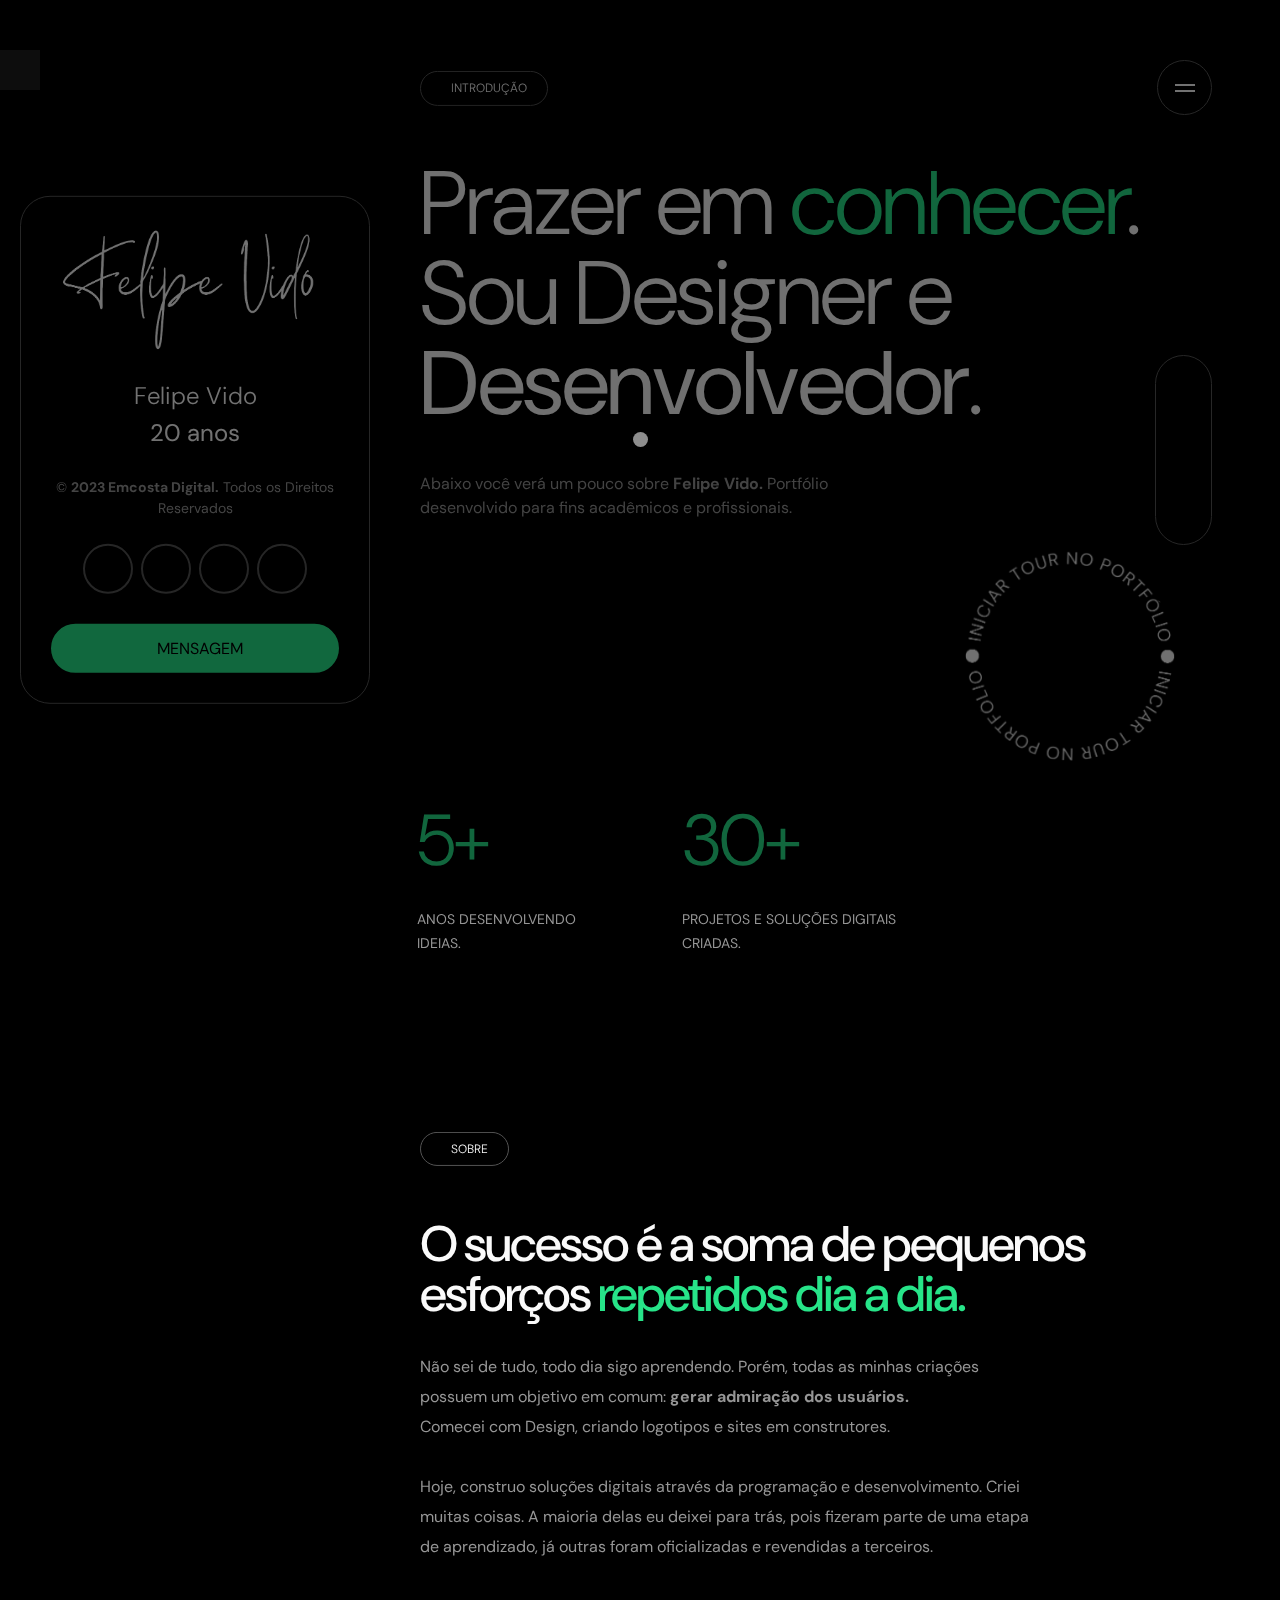
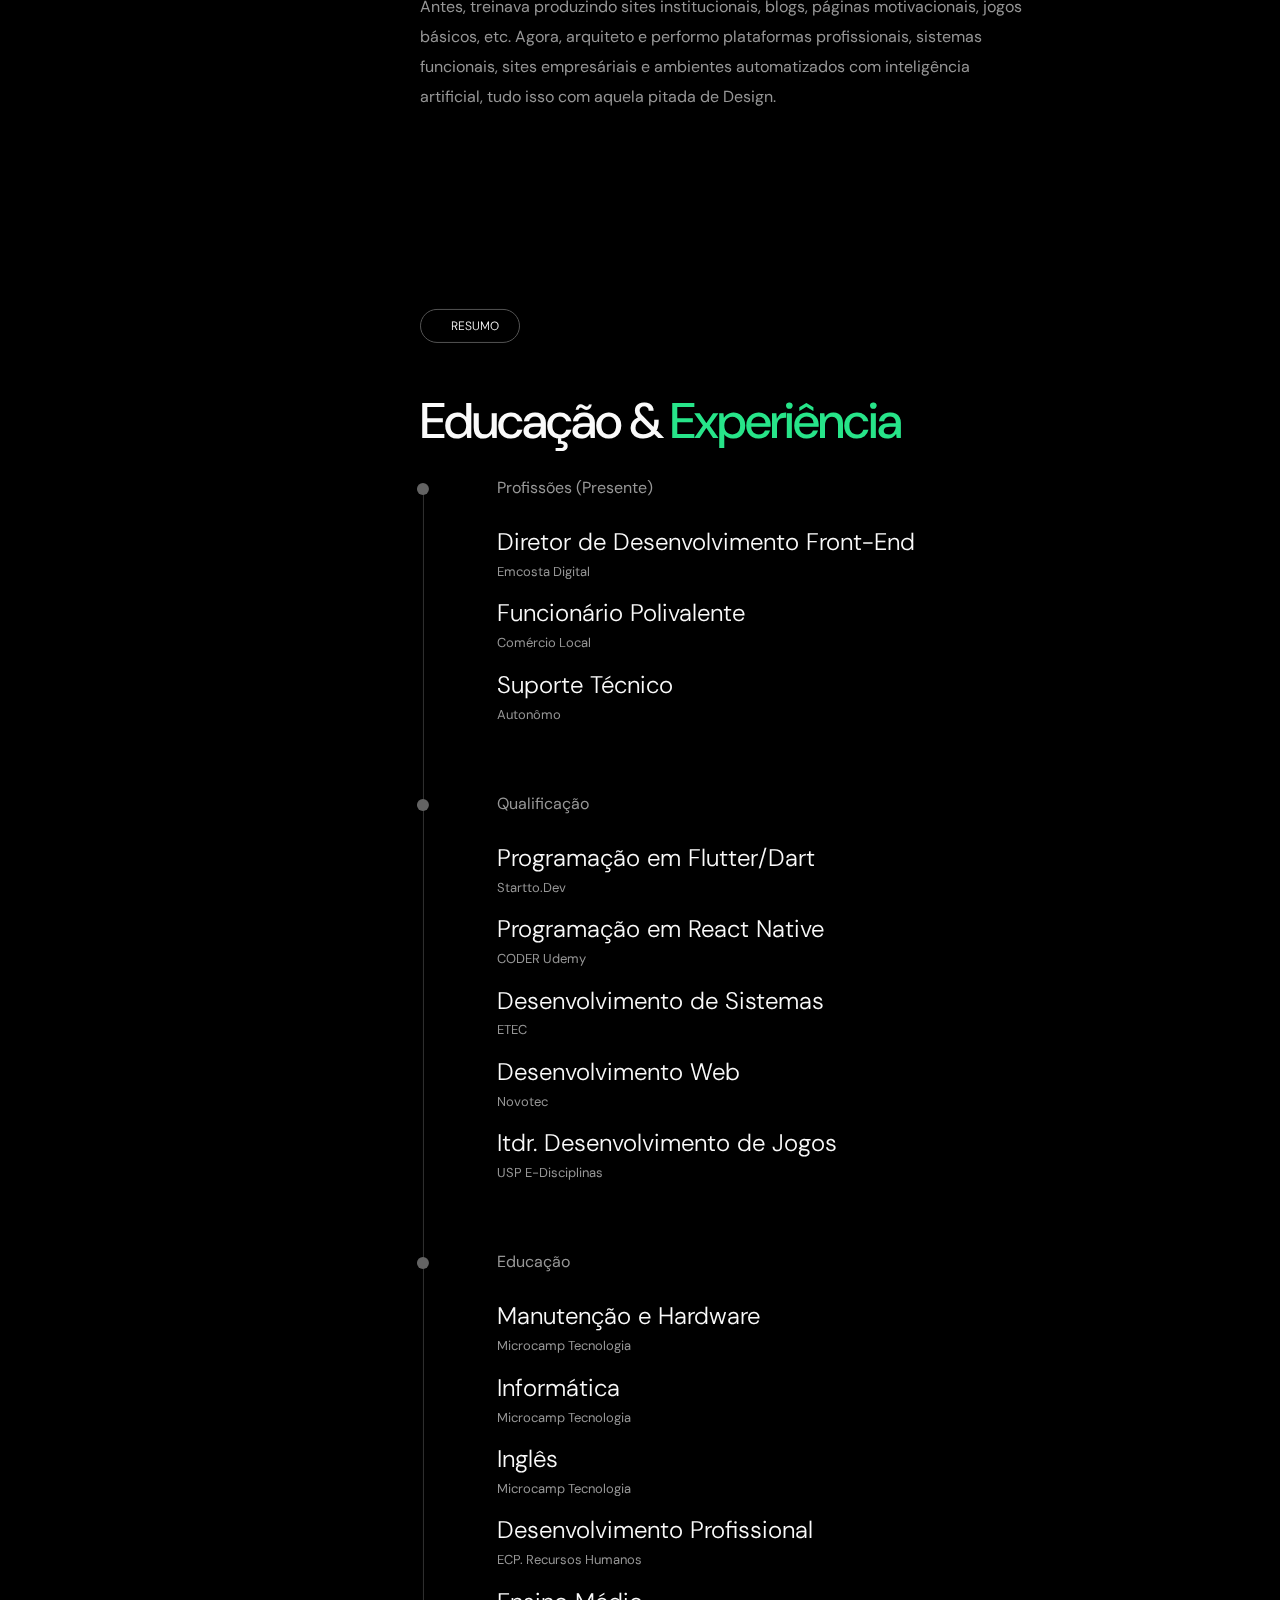
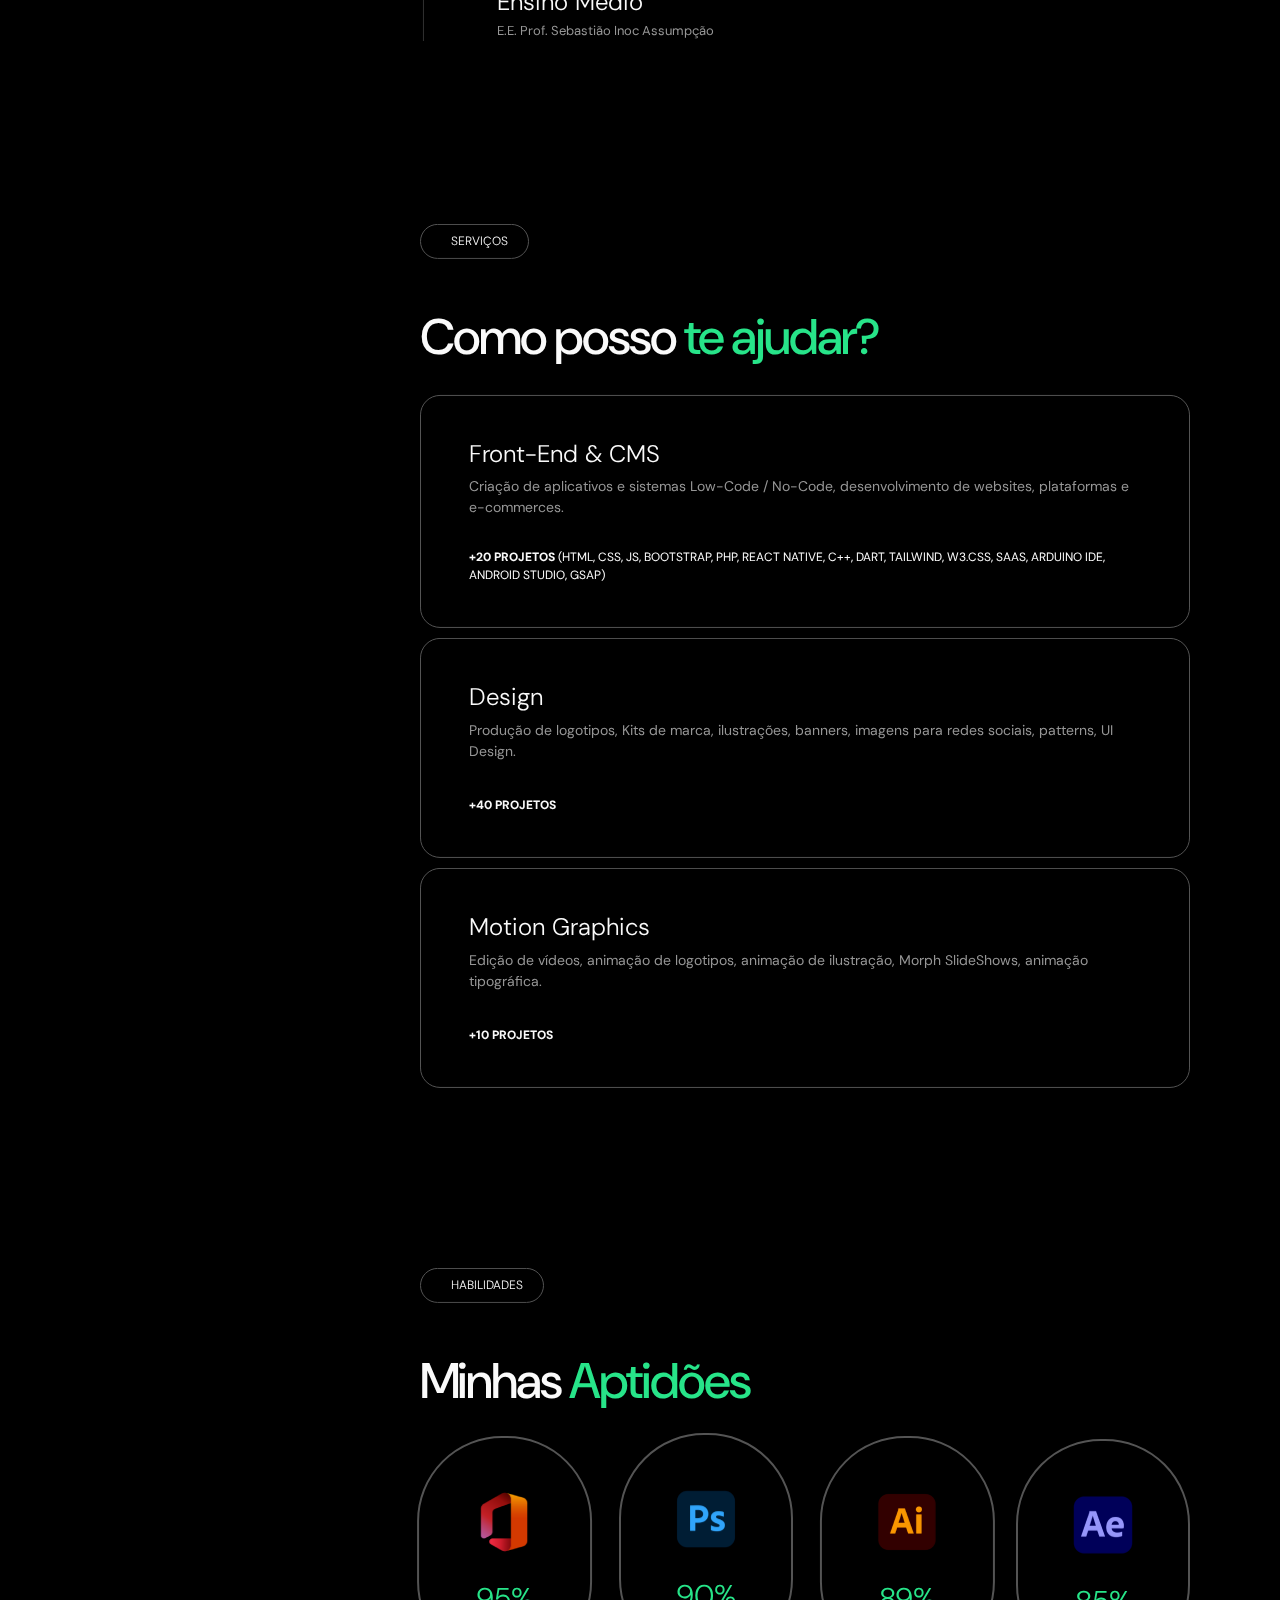
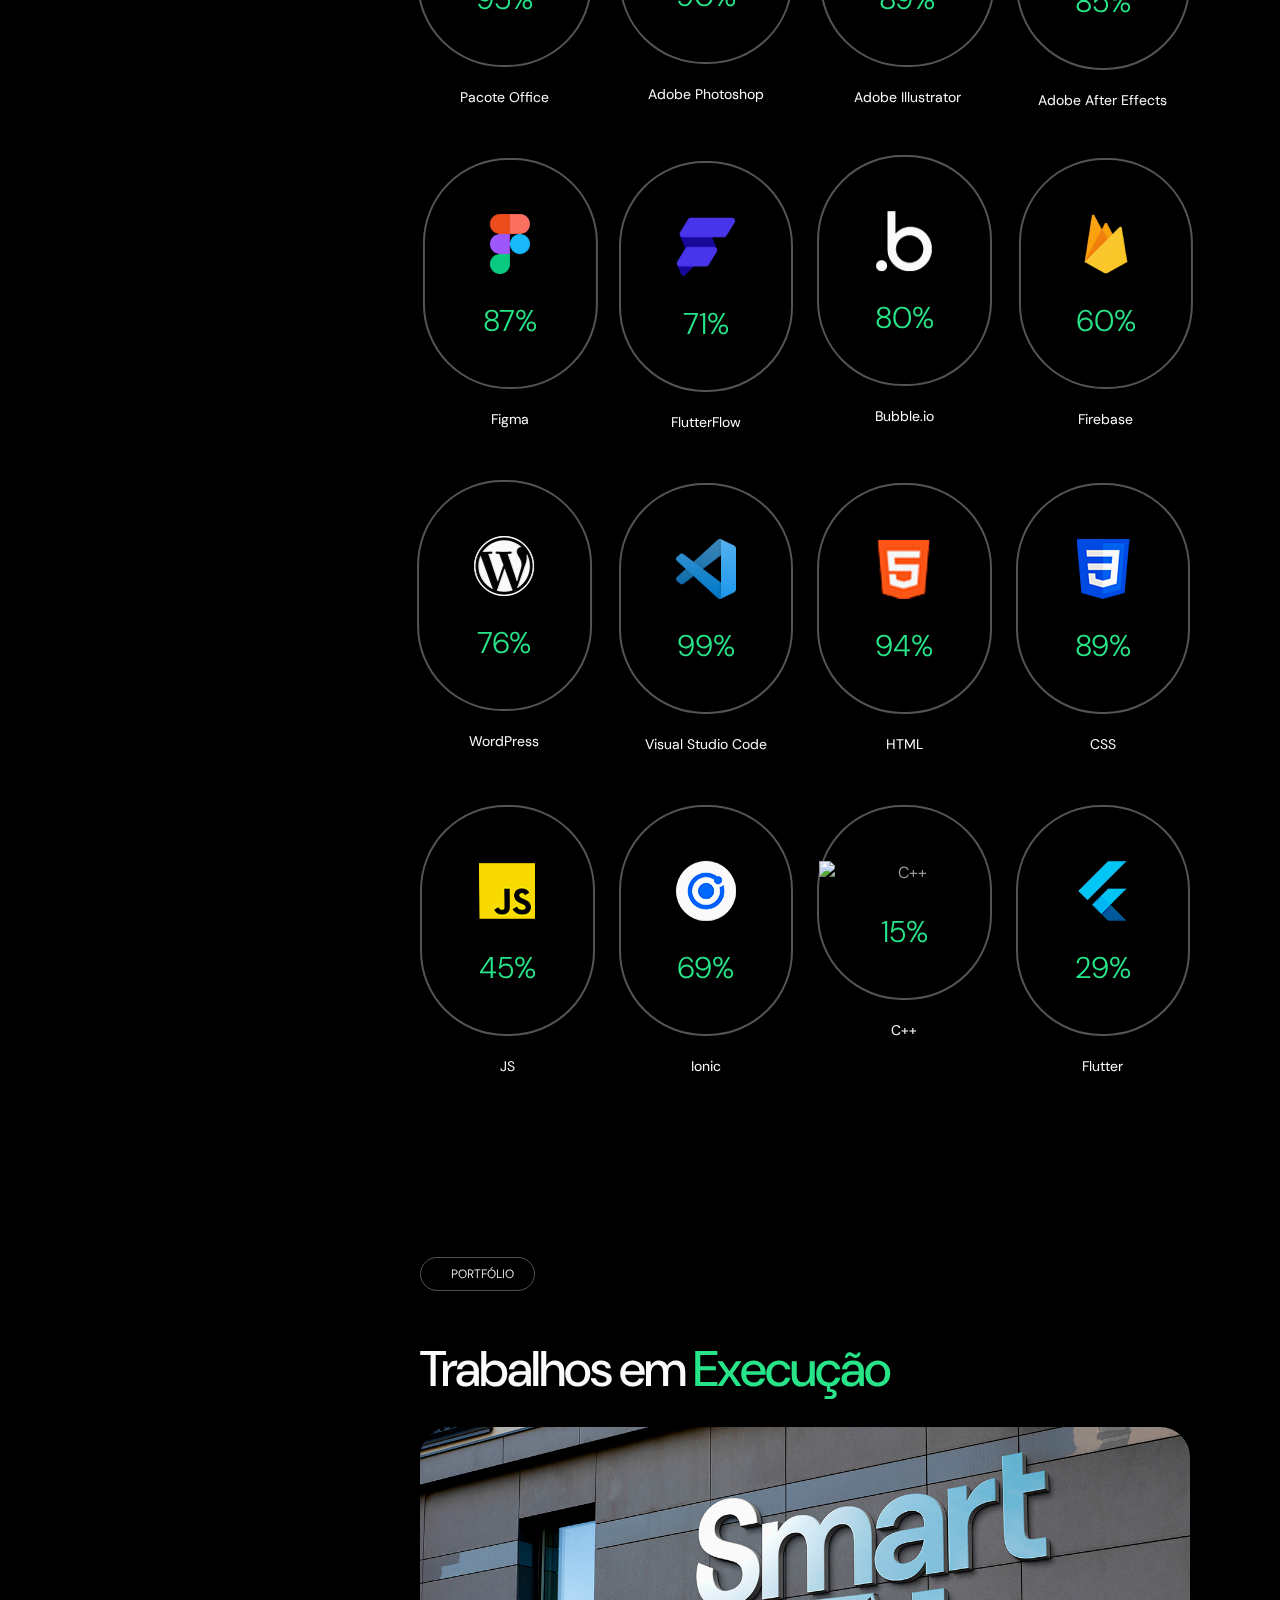
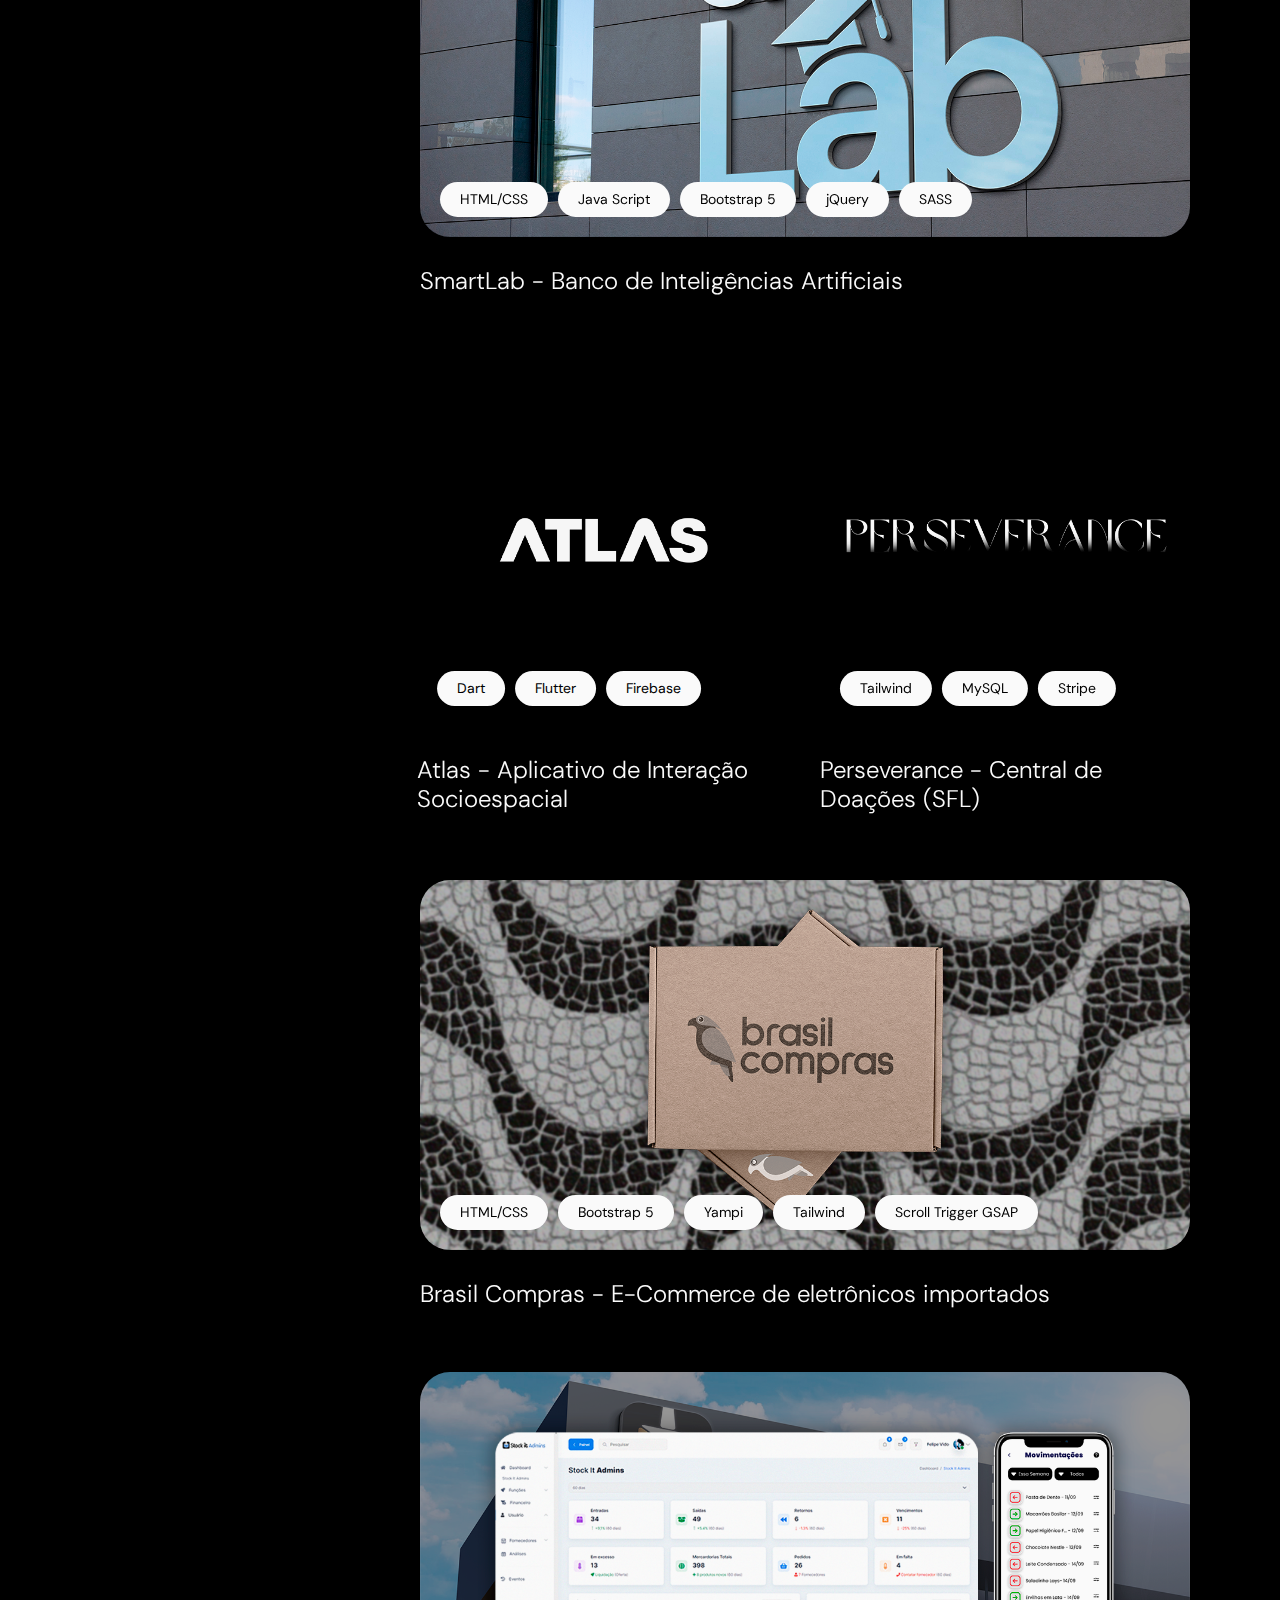
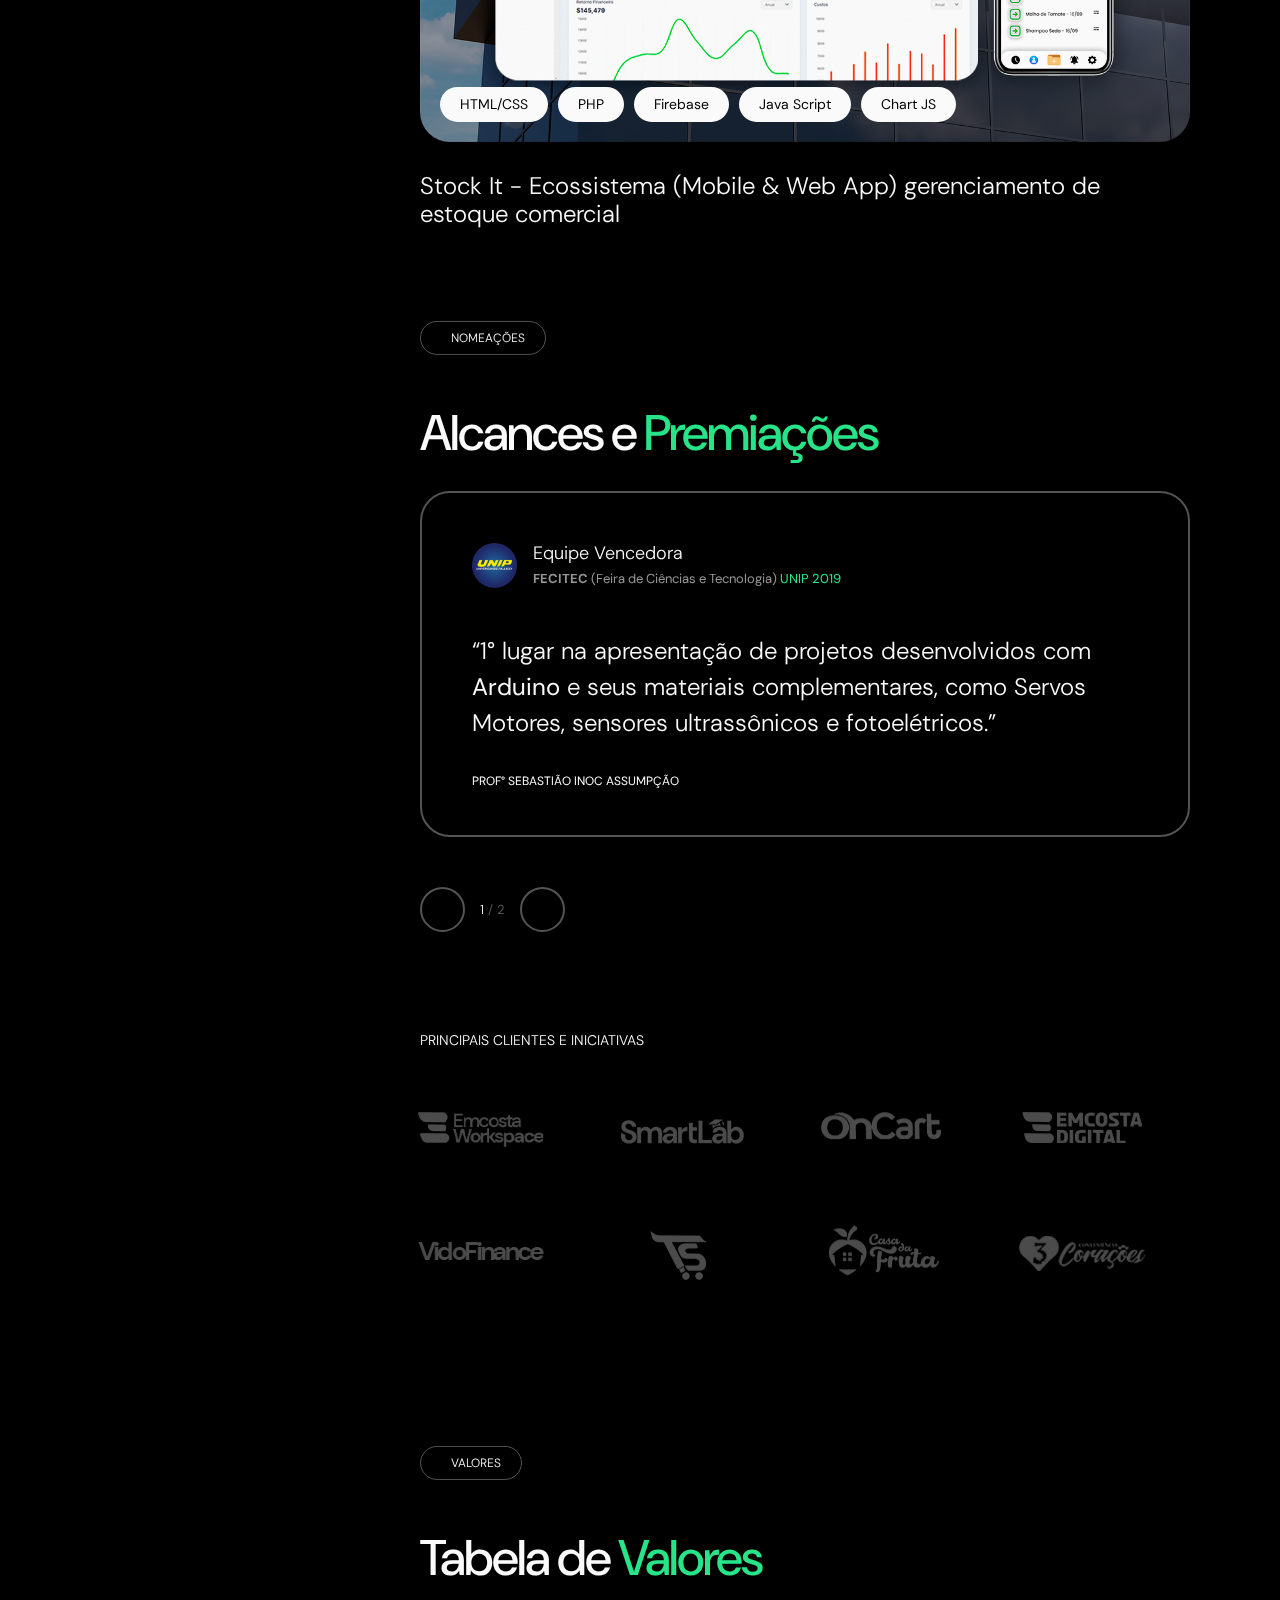
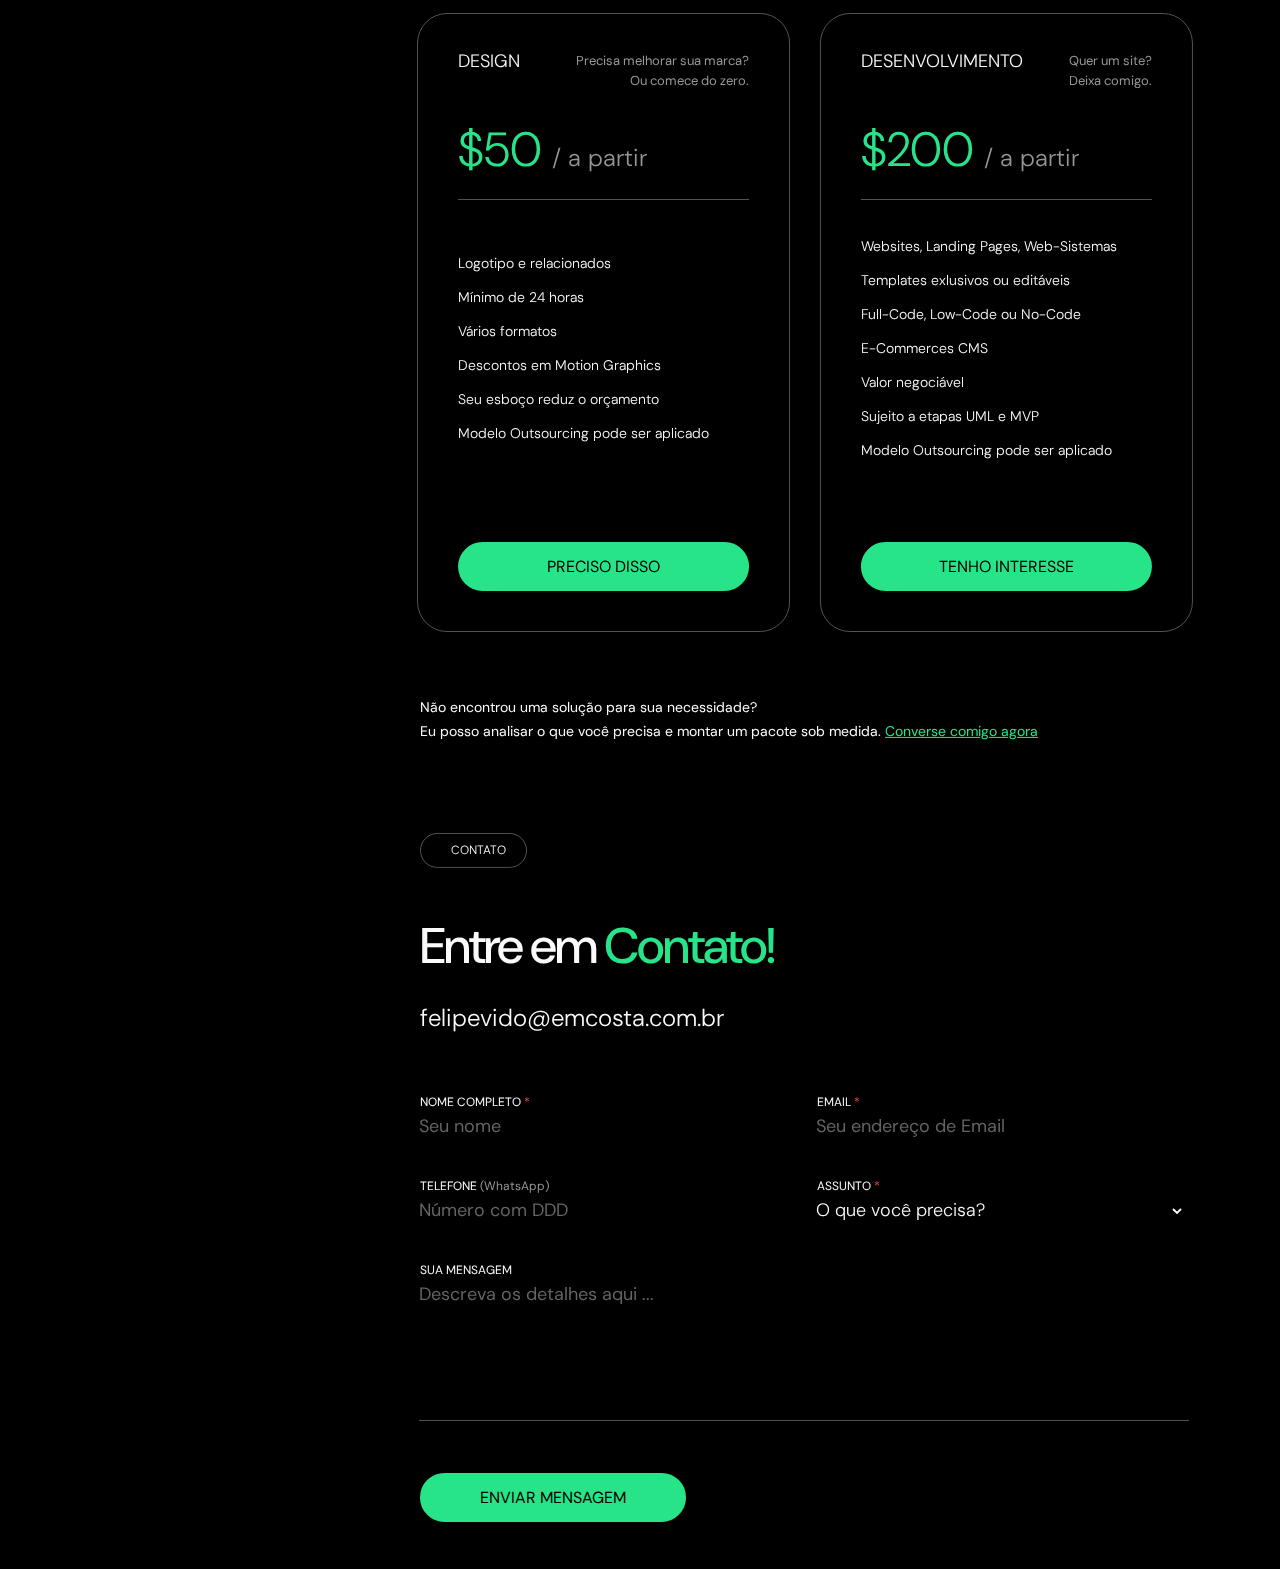
==== Felipe Vido Porfólio/index.html @ d5eb5228 "Portfólio2024" ====
<!DOCTYPE html>
<html lang="pt-BR">

<head>
    <meta charset="UTF-8">
    <meta http-equiv="X-UA-Compatible" content="IE=edge">
    <meta name="viewport" content="width=device-width, initial-scale=1.0">
    <title>Felipe Vido</title>
    <link rel="icon" type="image/x-icon" href="assets/images/favicon.png">

    <link rel="preconnect" href="https://fonts.googleapis.com/">
    <link rel="preconnect" href="https://fonts.gstatic.com/" crossorigin>
    <link rel="preconnect" href="https://fonts.googleapis.com">
    <link rel="preconnect" href="https://fonts.gstatic.com" crossorigin>
    <link href="https://fonts.googleapis.com/css2?family=DM+Sans:wght@500;700&display=swap" rel="stylesheet">
    <link rel="stylesheet"
        href="../../../maxst.icons8.com/vue-static/landings/line-awesome/line-awesome/1.3.0/css/line-awesome.min.css">
    <link href="assets/css/bootstrap.min.css" rel="stylesheet">
    <link rel="stylesheet" href="assets/css/owl.carousel.min.css">
    <link rel="stylesheet" href="assets/css/owl.theme.default.min.css">
    <link rel="stylesheet" href="assets/css/animate.min.css">
    <link rel="stylesheet" href="assets/css/smooth-scrollbar.css">
    <link rel="stylesheet" href="assets/css/lightbox.min.css">

    <link rel="stylesheet" href="assets/css/style.css">
    <link rel="stylesheet" href="assets/css/responsive.css">

</head>

<body class="home1-page">

    <video class="body-overlay" muted autoplay loop>
        <source src="assets/images/video1.mp4" type="video/mp4">
    </video>

    <div class="page-loader">
        <div class="bounceball"></div>
    </div>

    <span class="icon-menu">
        <span class="bar"></span>
        <span class="bar"></span>
    </span>

    <div class="global-color">
        <span class="setting-toggle">
            <i class="las la-cog"></i>
        </span>
        <div class="inner">
            <div class="overlay"></div>
            <div class="global-color-option">
                <span class="close-settings">
                    <i class="las la-times"></i>
                </span>
                <h2>Personalizar</h2>
                <div class="global-color-option-inner">
                    <p>Cores</p>
                    <div class="color-boxed">
                        <a href="#" class="clr-active" onclick="color1();"></a>
                        <a href="#" onclick="color2();"></a>
                        <a href="#" onclick="color3();"></a>
                        <a href="#" onclick="color4();"></a>
                        <a href="#" onclick="color5();"></a>
                        <a href="#" onclick="color6();"></a>
                        <a href="#" onclick="color7();"></a>
                        <a href="#" onclick="color8();"></a>
                    </div>

                    <p>Background</p>
                    <ul class="themes">
                        <li class="active"><a href="index.html">Linhas Esféricas</a></li>
                        <li><a href="home2.html">Ondas D'Água</a></li>
                    </ul>
                </div>
            </div>
        </div>
    </div>

    <div class="responsive-sidebar-menu">
        <div class="overlay"></div>
        <div class="sidebar-menu-inner">
            <div class="menu-wrap">
                <p>Menu</p>
                <ul class="menu scroll-nav-responsive d-flex">
                    <li>
                        <a class="scroll-to" href="#home">
                            <i class="las la-home"></i> <span>Inicio</span>
                        </a>
                    </li>
                    <li>
                        <a class="scroll-to" href="#about">
                            <i class="lar la-user"></i> <span>Sobre</span>
                        </a>
                    </li>
                    <li>
                        <a class="scroll-to" href="#resume">
                            <i class="las la-briefcase"></i> <span>Educação</span>
                        </a>
                    </li>
                    <li>
                        <a class="scroll-to" href="#services">
                            <i class="las la-stream"></i> <span>Experiência</span>
                        </a>
                    </li>
                    <li>
                        <a class="scroll-to" href="#skills">
                            <i class="las la-rocket"></i> <span>Habilidades</span>
                        </a>
                    </li>
                    <li>
                        <a class="scroll-to" href="#portfolio">
                            <i class="las la-grip-vertical"></i> <span>Projetos</span>
                        </a>
                    </li>
                    <li>
                        <a class="scroll-to" href="#testimonial">
                            <i class="lar la-comment"></i> <span>Serviços</span>
                        </a>
                    </li>
                    <li>
                        <a class="scroll-to" href="#contact">
                            <i class="las la-envelope"></i> <span>Contato</span>
                        </a>
                    </li>
                </ul>
            </div>

            <div class="sidebar-social">
                <p>Social</p>
                <ul class="social-links d-flex align-items-center">
                    <li>
                        <a target="_blank" href="https://twitter.com/vido_felipe"><i class="lab la-twitter"></i></a>
                    </li>
                    <li>
                        <a target="_blank" href="https://wa.me/5514998854798"><i class="lab la-whatsapp"></i></a>
                    </li>
                    <li>
                        <a target="_blank" href="https://www.instagram.com/fp.vido/"><i class="lab la-instagram"></i></a>
                    </li>
                    <li>
                        <a target="_blank" href="mailto:felipevido@emcosta.com.br"><i class="las la-envelope"></i></a>
                    </li>
                </ul>
            </div>
        </div>
    </div>

    <ul class="menu scroll-nav d-flex">
        <li>
            <a class="scroll-to" href="#home">
                <span>Inicio</span> <i class="las la-home"></i>
            </a>
        </li>
        <li>
            <a class="scroll-to" href="#about">
                <span>Sobre</span> <i class="lar la-user"></i>
            </a>
        </li>
        <li>
            <a class="scroll-to" href="#resume">
                <span>Educação</span> <i class="las la-briefcase"></i>
            </a>
        </li>
        <li>
            <a href="#services">
                <span>Experiência</span> <i class="las la-stream"></i>
            </a>
        </li>
        <li>
            <a class="scroll-to" href="#skills">
                <span>Habilidades</span> <i class="las la-rocket"></i>
            </a>
        </li>
        <li>
            <a class="scroll-to" href="#portfolio">
                <span>Projetos</span> <i class="las la-star"></i>
            </a>
        </li>
        <li>
            <a class="scroll-to" href="#testimonial">
                <span>Serviços</span> <i class="las la-code"></i>
            </a>
        </li>
        <li>
            <a class="scroll-to" href="#contact">
                <span>Contatos</span> <i class="las la-envelope"></i>
            </a>
        </li>
    </ul>

    <div class="left-sidebar">
        <div class="sidebar-header d-flex align-items-center justify-content-between">
            <img src="assets/images/logo.png" alt="Logo">
        </div>
        <h2 class="email">Felipe Vido</h2>
        <h2 class="address"><b>20 anos</b></h2>
        <p class="copyright">&copy; <b>2023 Emcosta Digital.</b> Todos os Direitos Reservados</p>
        <ul class="social-profile d-flex align-items-center flex-wrap justify-content-center">
            <li>
                <a target="_blank" href="https://twitter.com/vido_felipe"><i class="lab la-twitter"></i></a>
            </li>
            <li>
                <a target="_blank" href="https://wa.me/5514998854798"><i class="lab la-whatsapp"></i></a>
            </li>
            <li>
                <a target="_blank" href="https://www.instagram.com/fp.vido/"><i class="lab la-instagram"></i></a>
            </li>
            <li>
                <a target="_blank" href="mailto:felipevido@emcosta.com.br"><i class="las la-envelope"></i></a>
            </li>
        </ul>
        <a href="https://wa.me/5514998854798?text=Olá!%20Estou%20interessado%20em%20seus%20serviços." class="theme-btn">
            <i class="las la-envelope"></i> MENSAGEM
        </a>
    </div>

    <main class="drake-main">
        <div id="smooth-wrapper">
            <div id="smooth-content">

                <div class="left-sidebar">
                    <div class="sidebar-header d-flex align-items-center justify-content-between">
                        <img src="assets/images/logo.png" alt="Logo">
                    </div>
                    <h2 class="email">Felipe Vido</h2>
                    <h2 class="address"><b>Atlas App - Em Breve</b></h2>
                    <p class="copyright">&copy; <b>2023 Emcosta Digital.</b> Todos os direitos reservados.</p>
                    <ul class="social-profile d-flex align-items-center flex-wrap justify-content-center">
                        <li>
                            <a target="_blank" href="https://twitter.com/vido_felipe"><i class="lab la-twitter"></i></a>
                        </li>
                        <li>
                            <a target="_blank" href="https://wa.me/5514998854798"><i class="lab la-whatsapp"></i></a>
                        </li>
                        <li>
                            <a target="_blank" href="https://www.instagram.com/fp.vido/"><i class="lab la-instagram"></i></a>
                        </li>
                    </ul>
                    <a target="_blank" href="https://wa.me/5514998854798?text=Olá!%20Estou%20interessado%20em%20seus%20serviços." class="theme-btn">
                        <i class="las la-envelope"></i> MENSAGEM
                    </a>
                </div>

                <section class="hero-section page-section scroll-to-page" id="home">

                    <div class="custom-container">
                        <div class="hero-content content-width">
                            <div class="section-header sizeadapt">
                                <h4 class="subtitle scroll-animation" data-animation="fade_from_bottom">
                                    <i class="las la-home"></i> Introdução
                                </h4>
                                <h1 style="letter-spacing: -1.5px; line-height: 1;" class="scroll-animation" data-animation="fade_from_bottom">Prazer em
                                    <span>conhecer</span>. Sou Designer e <b>Desenvolvedor</b>.
                                </h1>
                            </div>
                            <p class="scroll-animation" data-animation="fade_from_bottom">Abaixo você verá um pouco
                                sobre <b>Felipe Vido.</b> Portfólio desenvolvido para fins acadêmicos e profissionais.
                            </p>
                            <a href="#portfolio" class="go-to-project-btn scroll-to scroll-animation"
                                data-animation="rotate_up">
                                <img src="assets/images/round-text.png" alt="Rounded text">
                                <i class="las la-arrow-down"></i>
                            </a>

                            <div class="facts d-flex">
                                <div class="left scroll-animation" data-animation="fade_from_left">
                                    <h1>5+</h1>
                                    <p>Anos desenvolvendo <br>ideias.</p>
                                </div>
                                <div class="right scroll-animation" data-animation="fade_from_right">
                                    <h1>30+</h1>
                                    <p>projetos e soluções digitais <br>criadas.</p>
                                </div>
                            </div>
                        </div>
                    </div>
                </section>

                <section class="about-area page-section scroll-to-page" id="about">
                    <div class="custom-container">
                        <div class="about-content content-width">
                            <div class="section-header">
                                <h4 class="subtitle scroll-animation" data-animation="fade_from_bottom">
                                    <i class="lar la-user"></i> Sobre
                                </h4>
                                <h1 style="line-height: 1;" class="scroll-animation" data-animation="fade_from_bottom">O sucesso é a soma de
                                    pequenos<br>
                                    esforços <span>repetidos dia a dia.</span></h1>
                            </div>
                            <p class="scroll-animation" data-animation="fade_from_bottom">Não sei de tudo, todo dia sigo
                                aprendendo. Porém, todas as minhas criações possuem um objetivo em comum: <b>gerar
                                    admiração dos usuários.</b> <br>
                                Comecei com Design, criando logotipos e sites em construtores. <br><br> Hoje, construo
                                soluções digitais através da programação e desenvolvimento.
                                Criei muitas coisas. A maioria delas eu deixei para trás, pois fizeram parte de uma
                                etapa de aprendizado, já outras foram oficializadas e revendidas a terceiros.
                                <br><br>
                                Antes, treinava produzindo sites institucionais, blogs, páginas motivacionais, jogos básicos, etc. Agora, arquiteto e performo plataformas profissionais, sistemas funcionais, sites empresáriais e
                                ambientes automatizados com inteligência artificial, tudo isso com aquela pitada de Design.
                            </p>
                        </div>
                    </div>
                </section>


                <section class="resume-area page-section scroll-to-page" id="resume">
                    <div class="custom-container">
                        <div class="resume-content content-width">
                            <div class="section-header">
                                <h4 class="subtitle scroll-animation" data-animation="fade_from_bottom">
                                    <i class="las la-briefcase"></i> RESUMO
                                    <h1 style="line-height: 1;" class="scroll-animation" data-animation="fade_from_bottom">Educação &
                                        <span>Experiência</span>
                                    </h1>
                            </div>

                            <div class="resume-timeline">
                                <div class="item scroll-animation" data-animation="fade_from_right">
                                    <span class="date">Profissões (Presente)</span>
                                    <h2>Diretor de Desenvolvimento Front-End</h2>
                                    <p>Emcosta Digital</p>
                                    <h2>Funcionário Polivalente</h2>
                                    <p>Comércio Local</p>
                                    <h2>Suporte Técnico</h2>
                                    <p>Autonômo</p>
                                </div>
                                <div class="item scroll-animation" data-animation="fade_from_right">
                                    <span class="date">Qualificação</span>
                                    <h2>Programação em Flutter/Dart</h2>
                                    <p>Startto.Dev</p>
                                    <h2>Programação em React Native</h2>
                                    <p>CODER Udemy</p>
                                    <h2>Desenvolvimento de Sistemas</h2>
                                    <p>ETEC</p>
                                    <h2>Desenvolvimento Web</h2>
                                    <p>Novotec</p>
                                    <h2>Itdr. Desenvolvimento de Jogos</h2>
                                    <p>USP E-Disciplinas</p>
                                </div>
                                <div class="item scroll-animation" data-animation="fade_from_right">
                                    <span class="date">Educação</span>
                                    <h2>Manutenção e Hardware</h2>
                                    <p>Microcamp Tecnologia</p>
                                    <h2>Informática</h2>
                                    <p>Microcamp Tecnologia</p>
                                    <h2>Inglês</h2>
                                    <p>Microcamp Tecnologia</p>
                                    <h2>Desenvolvimento Profissional</h2>
                                    <p>ECP. Recursos Humanos</p>
                                    <h2>Ensino Médio</h2>
                                    <p>E.E. Prof. Sebastião Inoc Assumpção</p>
                                </div>
                            </div>

                        </div>
                    </div>
                </section>


                <section class="services-area page-section scroll-to-page" id="services">
                    <div class="custom-container">
                        <div class="services-content content-width">
                            <div class="section-header">
                                <h4 class="subtitle scroll-animation" data-animation="fade_from_bottom">
                                    <i class="las la-stream"></i> Serviços
                                </h4>
                                <h1 style="line-height: 1;" class="scroll-animation" data-animation="fade_from_bottom">Como posso
                                    <span>te ajudar?</span>
                                </h1>
                            </div>

                            <div class="services-items">
                                <div class="service-item scroll-animation" data-animation="fade_from_bottom">
                                    <i class="las la-code"></i>
                                    <h2>Front-End & CMS</h2>
                                    <p>Criação de aplicativos e sistemas Low-Code / No-Code, desenvolvimento de
                                        websites, plataformas e
                                        e-commerces.
                                    </p>
                                    <span class="projects-desc"><b>+20 PROJETOS</b> (HTML, CSS, JS, BOOTSTRAP, PHP,
                                        REACT NATIVE, C++, DART, TAILWIND, W3.CSS, SAAS, ARDUINO IDE, ANDROID STUDIO, GSAP)</span>
                                </div>
                                <div class="service-item scroll-animation" data-animation="fade_from_bottom">
                                    <i class="las la-bezier-curve"></i>
                                    <h2>Design</h2>
                                    <p>Produção de logotipos, Kits de marca, ilustrações, banners, imagens para redes
                                        sociais, patterns, UI Design.</p>
                                    <span class="projects-desc"><b>+40 PROJETOS</b></span>
                                </div>
                                <div class="service-item scroll-animation" data-animation="fade_from_bottom">
                                    <i class="las la-play"></i>
                                    <h2>Motion Graphics</h2>
                                    <p>Edição de vídeos, animação de logotipos, animação de ilustração, Morph
                                        SlideShows, animação tipográfica.</p>
                                    <span class="projects-desc"><b>+10 PROJETOS</b></span>
                                </div>
                            </div>

                        </div>
                    </div>
                </section>


                <section class="skills-area page-section scroll-to-page" id="skills">
                    <div class="custom-container">
                        <div class="skills-content content-width">
                            <div class="section-header">
                                <h4 class="subtitle scroll-animation" data-animation="fade_from_bottom">
                                    <i class="las la-rocket"></i> HABILIDADES
                                </h4>
                                <h1 class="scroll-animation" data-animation="fade_from_bottom">Minhas
                                    <span>Aptidões</span>
                                </h1>
                            </div>

                            <div class="row skills text-center">
                                <div class="col-md-3 scroll-animation" data-animation="fade_from_left">
                                    <div class="skill">
                                        <div class="skill-inner">
                                            <img src="assets/images/office.png" alt="Pacote Office">
                                            <h1 class="percent">95%</h1>
                                        </div>
                                        <p class="name">Pacote Office</p>
                                    </div>
                                </div>

                                <div class="col-md-3 scroll-animation" data-animation="fade_from_top">
                                    <div class="skill">
                                        <div class="skill-inner">
                                            <img src="assets/images/photoshop.png" alt="Photoshop">
                                            <h1 class="percent">90%</h1>
                                        </div>
                                        <p class="name">Adobe Photoshop</p>
                                    </div>
                                </div>

                                <div class="col-md-3 scroll-animation" data-animation="fade_from_right">
                                    <div class="skill">
                                        <div class="skill-inner">
                                            <img src="assets/images/illustrator.png" alt="Illustrator">
                                            <h1 class="percent">89%</h1>
                                        </div>
                                        <p class="name">Adobe Illustrator</p>
                                    </div>
                                </div>

                                <div class="col-md-3 scroll-animation" data-animation="fade_from_bottom">
                                    <div class="skill">
                                        <div class="skill-inner">
                                            <img src="assets/images/after effects.png" alt="After Effects">
                                            <h1 class="percent">85%</h1>
                                        </div>
                                        <p class="name">Adobe After Effects</p>
                                    </div>
                                </div>

                                <div class="col-md-3 scroll-animation" data-animation="fade_from_right">
                                    <div class="skill">
                                        <div class="skill-inner">
                                            <img src="assets/images/figma.png" alt="Figma">
                                            <h1 class="percent">87%</h1>
                                        </div>
                                        <p class="name">Figma</p>
                                    </div>
                                </div>

                                <div class="col-md-3 scroll-animation" data-animation="fade_from_bottom">
                                    <div class="skill">
                                        <div class="skill-inner">
                                            <img src="assets/images/flutterflow.png" alt="FlutterFlow">
                                            <h1 class="percent">71%</h1>
                                        </div>
                                        <p class="name">FlutterFlow</p>
                                    </div>
                                </div>
                                <div class="col-md-3 scroll-animation" data-animation="fade_from_top">
                                    <div class="skill">
                                        <div class="skill-inner">
                                            <img src="assets/images/bubble.png" alt="Bubble">
                                            <h1 class="percent">80%</h1>
                                        </div>
                                        <p class="name">Bubble.io</p>
                                    </div>
                                </div>
                                <div class="col-md-3 scroll-animation" data-animation="fade_from_right">
                                    <div class="skill">
                                        <div class="skill-inner">
                                            <img src="assets/images/firebase.png" alt="Firebase">
                                            <h1 class="percent">60%</h1>
                                        </div>
                                        <p class="name">Firebase</p>
                                    </div>
                                </div>
                                <div class="col-md-3 scroll-animation" data-animation="fade_from_left">
                                    <div class="skill">
                                        <div class="skill-inner">
                                            <img src="assets/images/wordpress.png" alt="WordPress">
                                            <h1 class="percent">76%</h1>
                                        </div>
                                        <p class="name">WordPress</p>
                                    </div>
                                </div>
                                <div class="col-md-3 scroll-animation" data-animation="fade_from_bottom">
                                    <div class="skill">
                                        <div class="skill-inner">
                                            <img src="assets/images/vsc.png" alt="VSC">
                                            <h1 class="percent">99%</h1>
                                        </div>
                                        <p class="name">Visual Studio Code</p>
                                    </div>
                                </div>
                                 <div class="col-md-3 scroll-animation" data-animation="fade_from_bottom">
                                    <div class="skill">
                                        <div class="skill-inner">
                                            <img src="assets/images/html.png" alt="HTML">
                                            <h1 class="percent">94%</h1>
                                        </div>
                                        <p class="name">HTML</p>
                                    </div>
                                </div>
                                 <div class="col-md-3 scroll-animation" data-animation="fade_from_bottom">
                                    <div class="skill">
                                        <div class="skill-inner">
                                            <img src="assets/images/css.png" alt="CSS">
                                            <h1 class="percent">89%</h1>
                                        </div>
                                        <p class="name">CSS</p>
                                    </div>
                                </div>
                                 <div class="col-md-3 scroll-animation" data-animation="fade_from_bottom">
                                    <div class="skill">
                                        <div class="skill-inner">
                                            <img src="assets/images/js.png" alt="Java Script">
                                            <h1 class="percent">45%</h1>
                                        </div>
                                        <p class="name">JS</p>
                                    </div>
                                </div>
                                 <div class="col-md-3 scroll-animation" data-animation="fade_from_bottom">
                                    <div class="skill">
                                        <div class="skill-inner">
                                            <img src="assets/images/ionic.png" alt="Ionic">
                                            <h1 class="percent">69%</h1>
                                        </div>
                                        <p class="name">Ionic</p>
                                    </div>
                                </div>
                                <div class="col-md-3 scroll-animation" data-animation="fade_from_bottom">
                                    <div class="skill">
                                        <div class="skill-inner">
                                            <img src="assets/images/C++.png" alt="C++">
                                            <h1 class="percent">15%</h1>
                                        </div>
                                        <p class="name">C++</p>
                                    </div>
                                </div>
                                <div class="col-md-3 scroll-animation" data-animation="fade_from_bottom">
                                    <div class="skill">
                                        <div class="skill-inner">
                                            <img src="assets/images/flutter.png" alt="Flutter">
                                            <h1 class="percent">29%</h1>
                                        </div>
                                        <p class="name">Flutter</p>
                                    </div>
                                </div>
                            </div>

                        </div>
                    </div>
                </section>


                <section class="portfolio-area page-section scroll-to-page" id="portfolio">
                    <div class="custom-container">
                        <div class="portfolio-content content-width">
                            <div class="section-header">
                                <h4 class="subtitle scroll-animation" data-animation="fade_from_bottom">
                                    <i class="las la-star"></i> portfólio
                                </h4>
                                <h1 style="line-height: 1;" class="scroll-animation" data-animation="fade_from_bottom">Trabalhos em
                                    <span>Execução</span>
                                </h1>
                            </div>

                            <div class="row portfolio-items">
                                <div class="col-md-12 scroll-animation" data-animation="fade_from_bottom">
                                    <div class="portfolio-item portfolio-full">
                                        <div class="portfolio-item-inner">
                                            <a href="assets/images/smartlab-big-screens.png" data-lightbox="example-1">
                                                <img src="assets/images/smartlab-screens.png" alt="Portfolio">
                                            </a>

                                            <ul class="portfolio-categories">
                                                <li>
                                                    <a href="#">HTML/CSS</a>
                                                </li>
                                                <li>
                                                    <a href="#">Java Script</a>
                                                </li>
                                                <li>
                                                    <a href="#">Bootstrap 5</a>
                                                </li>
                                                <li>
                                                    <a href="#">jQuery</a>
                                                </li>
                                                <li>
                                                    <a href="#">SASS</a>
                                                </li>
                                            </ul>
                                        </div>
                                        <h2><a href="#">SmartLab - Banco de Inteligências Artificiais</a></h2>
                                    </div>
                                </div>

                                <div class="col-md-6 scroll-animation" data-animation="fade_from_left">
                                    <div class="portfolio-item portfolio-half">
                                        <div class="portfolio-item-inner">
                                            <a href="assets/images/atlas-gif.gif" data-lightbox="example-1">
                                                <img src="assets/images/atlas-screens.png" alt="Portfolio">
                                            </a>

                                            <img src="assets/images/atlas-gif.gif" alt="Portfolio">

                                            <ul class="portfolio-categories">
                                                <li>
                                                    <a href="#">Dart</a>
                                                </li>
                                                <li>
                                                    <a href="#">Flutter</a>
                                                </li>
                                                <li>
                                                    <a href="#">Firebase</a>
                                                </li>
                                            </ul>
                                        </div>
                                        <h2><a href="#">Atlas - Aplicativo de Interação Socioespacial</a></h2>
                                    </div>
                                </div>

                                <div class="col-md-6 scroll-animation" data-animation="fade_from_right">
                                    <div class="portfolio-item portfolio-half">
                                        <div class="portfolio-item-inner">
                                            <a href="assets/images/perseverance-screens.png" data-lightbox="example-1">
                                                <img src="assets/images/perseverance-big-screens.png" alt="Portfolio">
                                            </a>

                                            <ul class="portfolio-categories">
                                                <li>
                                                    <a href="#">Tailwind</a>
                                                </li>
                                                <li>
                                                    <a href="#">MySQL</a>
                                                </li>
                                                <li>
                                                    <a href="#">Stripe</a>
                                                </li>
                                            </ul>
                                        </div>
                                        <h2><a href="#">Perseverance - Central de Doações (SFL)</a></h2>
                                    </div>
                                </div>

                                <div class="col-md-12 scroll-animation" data-animation="fade_from_bottom">
                                    <div class="portfolio-item portfolio-half">
                                        <div class="portfolio-item-inner">
                                            <a href="assets/images/br-compras-big-screens.png" data-lightbox="example-1">
                                                <img src="assets/images/br-compras-screens.png" alt="Portfolio">
                                            </a>

                                            <ul class="portfolio-categories">
                                                <li>
                                                    <a href="#">HTML/CSS</a>
                                                </li>
                                                <li>
                                                    <a href="#">Bootstrap 5</a>
                                                </li>
                                                <li>
                                                    <a href="#">Yampi</a>
                                                </li>
                                                <li>
                                                    <a href="#">Tailwind</a>
                                                </li>
                                                <li>
                                                    <a href="#">Scroll Trigger GSAP</a>
                                                </li>
                                            </ul>
                                        </div>
                                        <h2><a href="#">Brasil Compras - E-Commerce de eletrônicos importados</a></h2>
                                    </div>
                                </div>

                                <div class="col-md-12 scroll-animation" data-animation="fade_from_bottom">
                                    <div class="portfolio-item portfolio-half">
                                        <div class="portfolio-item-inner">
                                            <a href="assets/images/stockit-big-screen.png" data-lightbox="example-1">
                                                <img src="assets/images/stockit-screens.png" alt="Portfolio">
                                            </a>

                                            <ul class="portfolio-categories">
                                                <li>
                                                    <a href="#">HTML/CSS</a>
                                                </li>
                                                <li>
                                                    <a href="#">PHP</a>
                                                </li>
                                                <li>
                                                    <a href="#">Firebase</a>
                                                </li>
                                                <li>
                                                    <a href="#">Java Script</a>
                                                </li>
                                                <li>
                                                    <a href="#">Chart JS</a>
                                                </li>
                                            </ul>
                                        </div>
                                        <h2><a href="#">Stock It - Ecossistema (Mobile & Web App) gerenciamento de estoque comercial</a></h2>
                                        
                                    </div>
                                </div>
                            </div>

                        </div>
                    </div>
                </section>


                <section class="testimonial-area page-section scroll-to-page" id="testimonial">
                    <div class="custom-container">
                        <div class="testimonial-content content-width">
                            <div class="section-header">
                                <h4 class="subtitle scroll-animation" data-animation="fade_from_bottom">
                                    <i class="las la-trophy"></i> NOMEAÇÕES
                                </h4>
                                <h1 style="line-height: 1;" class="scroll-animation" data-animation="fade_from_bottom">Alcances e <span>Premiações</span></h1>
                            </div>

                            <div class="testimonial-slider-wrap scroll-animation" data-animation="fade_from_bottom">
                                <div class="owl-carousel testimonial-slider owl-theme">
                                    <div class="testimonial-item">
                                        <div class="testimonial-item-inner">
                                            <div class="author d-flex align-items-center">
                                                <img src="assets/images/unip.png" alt="Testimonial">
                                                <div class="right">
                                                    <h3>Equipe Vencedora</h3>
                                                    <p class="designation"><b>FECITEC</b> (Feira de Ciências e Tecnologia) <span>UNIP 2019</span></p>
                                                </div>
                                            </div>
                                            <p>“1° lugar na apresentação de projetos desenvolvidos com <b>Arduino</b> e seus materiais complementares, como Servos Motores, sensores ultrassônicos e fotoelétricos.”</p>

                                            <a href="#" class="project-btn">Prof° Sebastião Inoc Assumpção</a>
                                        </div>
                                    </div>
                                    <div class="testimonial-item">
                                        <div class="testimonial-item-inner">
                                            <div class="author d-flex align-items-center">
                                                <img src="assets/images/smartlab-profile.png" alt="Testimonial">
                                                <div class="right">
                                                    <h3>+3 Milhões de Visualizações</h3>
                                                    <p class="designation">Perfil do TikTok <span>SmartLab</span></p>
                                                </div>
                                            </div>
                                            <p>“O perfil ensina a utilizar inteligências artificiais do mercado e apresenta ferramentas poderosas da Internet.<b> Atualmente acumula milhões de Views e milhares de seguidores.</b>”</p>

                                            <a target="_blank" href="https://www.tiktok.com/@smartlab.com" class="project-btn">Acessar SmartLab</a>
                                        </div>
                                    </div>
                                </div>
                                <div class="testimonial-footer-nav">
                                    <div class="testimonial-nav d-flex align-items-center">
                                        <button class="prev"><i class="las la-angle-left"></i></button>
                                        <div id="testimonial-slide-count"></div>
                                        <button class="next"><i class="las la-angle-right"></i></button>
                                    </div>
                                </div>
                            </div>

                            <div class="clients-logos">
                                <h4 class="scroll-animation" data-animation="fade_from_bottom">Principais clientes e iniciativas</h4>
                                <div class="row align-items-center">
                                    <div class="col-md-3 scroll-animation" data-animation="fade_from_left">
                                        <img src="assets/images/emcostaworkspace-client.png" alt="Emcosta Workspace">
                                    </div>
                                    <div class="col-md-3 scroll-animation" data-animation="fade_from_bottom">
                                        <img src="assets/images/smartlab-client.png" alt="SmartLab">
                                    </div>
                                    <div class="col-md-3 scroll-animation" data-animation="fade_from_top">
                                        <img src="assets/images/oncart-client.png" alt="onCart">
                                    </div>
                                    <div class="col-md-3 scroll-animation" data-animation="fade_from_right">
                                        <img src="assets/images/emcostadigital-client.png" alt="Emcosta Digital">
                                    </div>
                                    <div class="col-md-3 scroll-animation" data-animation="fade_from_left">
                                        <img src="assets/images/vidofinance-client.png" alt="VidoFinance">
                                    </div>
                                    <div class="col-md-3 scroll-animation" data-animation="fade_from_bottom">
                                        <img src="assets/images/tstech-client.png" alt="TS Tech">
                                    </div>
                                    <div class="col-md-3 scroll-animation" data-animation="fade_from_top">
                                        <img src="assets/images/casafafruta-client.png" alt="Casa da Fruta">
                                    </div>
                                    <div class="col-md-3 scroll-animation" data-animation="fade_from_right">
                                        <img src="assets/images/3coracoes-client.png" alt="Conveniência 3 Corações">
                                    </div>
                                </div>
                            </div>

                        </div>
                    </div>
                </section>


                <section class="pricing-area page-section scroll-to-page" id="pricing">
                    <div class="custom-container">
                        <div class="pricing-content content-width">
                            <div class="section-header">
                                <h4 class="subtitle scroll-animation" data-animation="fade_from_bottom">
                                    <i class="las la-dollar-sign"></i> VALORES
                                </h4>
                                <h1 class="scroll-animation" data-animation="fade_from_bottom">Tabela de <span>Valores</span>
                                </h1>
                            </div>

                            <div class="pricing-table-items">
                                <div class="row">
                                    <div class="col-md-6 scroll-animation" data-animation="fade_from_left">
                                        <div class="pricing-table">
                                            <div class="pricing-table-header">
                                                <div class="top d-flex justify-content-between align-items-start">
                                                    <h4>DESIGN</h4>
                                                    <p class="text-right">Precisa melhorar sua marca?<br>
                                                        Ou comece do zero.</p>
                                                </div>
                                                <h1>$50 <span>/ a partir</span></h1>
                                            </div>
                                            <ul class="feature-lists">
                                                <li>Logotipo e relacionados</li>
                                                <li>Mínimo de 24 horas</li>
                                                <li>Vários formatos</li>
                                                <li>Descontos em Motion Graphics</li>
                                                <li>Seu esboço reduz o orçamento</li>
                                                <li>Modelo Outsourcing pode ser aplicado</li>
                                            </ul>
                                            <a href="https://wa.me/5514998854798?text=Olá!%20Preciso%20de%20um%20serviço%20de%20Design." class="theme-btn">PRECISO DISSO</a>
                                        </div>
                                    </div>
                                    <div class="col-md-6 scroll-animation" data-animation="fade_from_right">
                                        <div class="pricing-table">
                                            <div class="pricing-table-header">
                                                <div class="top d-flex justify-content-between align-items-start">
                                                    <h4>desenvolvimento</h4>
                                                    <p class="text-right">Quer um site?<br>
                                                        Deixa comigo.</p>
                                                </div>
                                                <h1>$200 <span>/ a partir</span></h1>
                                            </div>
                                            <ul class="feature-lists">
                                                <li>Websites, Landing Pages, Web-Sistemas</li>
                                                <li>Templates exlusivos ou editáveis</li>
                                                <li>Full-Code, Low-Code ou No-Code</li>
                                                <li>E-Commerces CMS</li>
                                                <li>Valor negociável</li>
                                                <li>Sujeito a etapas UML e MVP</li>
                                                <li>Modelo Outsourcing pode ser aplicado</li>
                                            </ul>
                                            <a href="https://wa.me/5514998854798?text=Olá!%20Preciso%20de%20um%20serviço%20de%20programação." class="theme-btn">TENHO INTERESSE</a>
                                        </div>
                                    </div>
                                </div>
                                <p class="info scroll-animation" data-animation="fade_from_bottom">
                                    Não encontrou uma solução para sua necessidade?<br>
                                    Eu posso analisar o que você precisa e montar um pacote sob medida. <a href="#">Converse comigo agora</a>
                                </p>
                            </div>

                        </div>
                    </div>
                </section>


                <section class="contact-area page-section scroll-content" id="contact">
                    <div class="custom-container">
                        <div class="contact-content content-width">
                            <div class="section-header">
                                <h4 class="subtitle scroll-animation" data-animation="fade_from_bottom">
                                    <i class="las la-phone"></i> contato
                                </h4>
                                <h1 class="scroll-animation" data-animation="fade_from_bottom">Entre em
                                    <span>Contato!</span>
                                </h1>
                            </div>
                            <h3 class="scroll-animation" data-animation="fade_from_bottom">felipevido@emcosta.com.br</h3>
                            <p id="required-msg">* Campos obrigatórios.</p>

                            <form class="contact-form scroll-animation" data-animation="fade_from_bottom" method="POST"
                                action="./assets/PHP/form.php">
                                <div class="alert alert-success messenger-box-contact__msg" style="display: none"
                                    role="alert">
                                    Sua mensagem foi enviada com sucesso!
                                </div>
                                <div class="row">
                                    <div class="col-md-6">
                                        <div class="input-group">
                                            <label for="full-name">NOME COMPLETO <sup>*</sup></label>
                                            <input type="text" name="full-name" id="full-name"
                                                placeholder="Seu nome">
                                        </div>
                                    </div>
                                    <div class="col-md-6">
                                        <div class="input-group">
                                            <label for="email">Email <sup>*</sup></label>
                                            <input type="email" name="email principal" id="email" placeholder="Seu endereço de Email">
                                        </div>
                                    </div>
                                    <div class="col-md-6">
                                        <div class="input-group">
                                            <label for="phone-number">Telefone <span>(WhatsApp)</span></label>
                                            <input type="text" name="phone-number" id="phone-number"
                                                placeholder="Número com DDD">
                                        </div>
                                    </div>
                                    <div class="col-md-6">
                                        <div class="input-group">
                                            <label for="subject">Assunto <sup>*</sup></label>
                                            <select name="subject" id="subject">
                                                <option value="">O que você precisa?</option>
                                                <option value="subject1">Design</option>
                                                <option value="subject2">Desenvolvimento</option>
                                                <option value="subject3">Edição/Motion Graphics</option>
                                                <option value="subject3">Outras dúvidas</option>
                                            </select>
                                        </div>
                                    </div>
                                    <div class="col-md-12">
                                        <div class="input-group">
                                            <label for="message">sua mensagem</label>
                                            <textarea name="message" id="message"
                                                placeholder="Descreva os detalhes aqui ..."></textarea>
                                        </div>
                                    </div>
                                    <div class="col-md-12">
                                        <div class="input-group submit-btn-wrap">
                                            <button class="theme-btn" name="submit" type="submit" id="submit-form">enviar mensagem</button>
                                        </div>
                                    </div>
                                </div>
                            </form>

                        </div>
                    </div>
                </section>
            </div>
        </div>
    </main>


    <script src="assets/js/jquery.js"></script>
    <script src="assets/js/bootstrap.bundle.min.js"></script>
    <script src="assets/js/owl.carousel.js"></script>
    <script src="assets/js/gsap.min.js"></script>
    <script src="assets/js/ScrollTrigger.min.js"></script>
    <script src="assets/js/ScrollToPlugin.min.js"></script>
    <script src="assets/js/lightbox.min.js"></script>
    <script src="assets/js/main.js"></script>
    <script src="assets/js/color.js"></script>
    <?php include 'form.php'; ?>
</body>

</html>
---- Felipe Vido Porfólio/assets/css/smooth-scrollbar.css ----
scrollbar,[scrollbar],[data-scrollbar]{display:block;position:relative;overflow:scroll}scrollbar .scroll-content,[scrollbar] .scroll-content,[data-scrollbar] .scroll-content{-webkit-transform:translate3d(0,0,0);transform:translate3d(0,0,0);will-change:transform}scrollbar.scrolling .scroll-content,[scrollbar].scrolling .scroll-content,[data-scrollbar].scrolling .scroll-content{pointer-events:none}scrollbar.scrolling .scroll-content .scroll-content,[scrollbar].scrolling .scroll-content .scroll-content,[data-scrollbar].scrolling .scroll-content .scroll-content{pointer-events:auto}scrollbar .scrollbar-track,[scrollbar] .scrollbar-track,[data-scrollbar] .scrollbar-track{position:absolute;opacity:0;z-index:1;-webkit-transition:opacity .5s 1s ease-out,background .5s ease-out;transition:opacity .5s 1s ease-out,background .5s ease-out;background:0 0}scrollbar .scrollbar-track.show,[scrollbar] .scrollbar-track.show,[data-scrollbar] .scrollbar-track.show,scrollbar .scrollbar-track:hover,[scrollbar] .scrollbar-track:hover,[data-scrollbar] .scrollbar-track:hover{opacity:1;-webkit-transition-delay:0s;transition-delay:0s}scrollbar .scrollbar-track:hover,[scrollbar] .scrollbar-track:hover,[data-scrollbar] .scrollbar-track:hover{background:rgba(222,222,222,.75)}scrollbar .scrollbar-track-x,[scrollbar] .scrollbar-track-x,[data-scrollbar] .scrollbar-track-x{bottom:0;left:0;width:100%;height:8px}scrollbar .scrollbar-track-y,[scrollbar] .scrollbar-track-y,[data-scrollbar] .scrollbar-track-y{top:0;right:0;width:8px;height:100%}scrollbar .scrollbar-thumb,[scrollbar] .scrollbar-thumb,[data-scrollbar] .scrollbar-thumb{position:absolute;top:0;left:0;width:8px;height:8px;background:rgba(0,0,0,.5);border-radius:4px}
---- Felipe Vido Porfólio/assets/css/style.css ----
:root {
    --primary_color: #28e98c;
}
*,*::before,*::after {
    margin: 0;
    padding: 0;
    box-sizing: border-box;
}

body {
    font-family: 'DM Sans', sans-serif;
    font-size: 16px;
    scroll-behavior: smooth;
    color: #999999;
    background: #1f1f1f;
    overflow-x: hidden;
    height: 100vh;
}

.bg-white {
    background: #fff;
}
img {
    max-width: 100%;
}
a {
    text-decoration: none;
}
.text-right {
    text-align: right;
}
ul {
    list-style: none;
    margin: 0;
    padding: 0;
}
.content-width {
    max-width: 770px;
    width: 100%;
    margin-left: auto;
}
.theme-btn {
    background: var(--primary_color);
    color: #000000;
    display: block;
    text-align: center;
    padding: 11px 58px 10px 58px;
    display: inline-flex;
    align-items: center;
    border-radius: 30px;
    justify-content: center;
    text-transform: uppercase;
    border: none;
    transition: .3s;
    cursor: pointer;
    border: 2px solid var(--primary_color);
}
.theme-btn i {
    font-size: 24px;
    margin-right: 10px;
    display: block;
    margin-bottom: 3px;
}
.theme-btn:hover {
    background: none;
    color: var(--primary_color);
}
.custom-container {
    max-width: 1130px;
    padding: 0 15px;
    margin: auto;
}
.subtitle {
    font-size: 12px;
    color: #ffffff;
    text-transform: uppercase;
    font-weight: 300;
    margin: 0;
    border: 1px solid #565656;
    padding: 9px 20px;
    border-radius: 30px;
    margin-bottom: 53px;
    display: inline-flex;
    align-items: center;
}
.subtitle i {
    margin-bottom: 1px;
    font-size: 14px;
    margin-right: 10px;
}

.page-loader {
    position: fixed;
    left: 0;
    top: 0;
    width: 100%;
    height: 100%;
    z-index: 10000;
    background: #000;
    display: flex;
    align-items: center;
    justify-content: center;
}
.page-loader .bounceball {
    position: relative;
    display: inline-block;
    height: 37px;
    width: 15px;
}
.page-loader .bounceball:before {
    position: absolute;
    content: '';
    display: block;
    top: 0;
    width: 15px;
    height: 15px;
    border-radius: 50%;
    background-color: #fff;
    transform-origin: 50%;
    animation: bounceLoader 500ms alternate infinite ease;
}


/* Icon Menu */
.icon-menu {
    position: absolute;
    right: 68px;
    top: 60px;
    width: 55px;
    height: 55px;
    border-radius: 50%;
    display: flex;
    flex-direction: column;
    border: 1px solid #575757;
    align-items: center;
    justify-content: center;
    gap: 4px;
    cursor: pointer;
    transition: .3s;
    background: #1f1f1f;
    z-index: 99;
}
.icon-menu span {
    width: 20px;
    display: block;
    height: 2px;
    background: #fff;
    transition: .3s;
}
.icon-menu:hover {
    border-color: var(--primary_color);
}
.icon-menu:hover span {
    background: var(--primary_color);
}


#scroll-section {
    /* overflow-x: hidden !important;
    overflow-y: auto !important; */
    /* width: 100%; */
    /* height: 100%; */
    /* height: 100vh; */
}
.scroll-content {
    /* transform: translate(0) !important; */
}
main.drake-main {
    /* inset: 0px;
    width: 100%;
    height: 100vh;
    position: fixed; */
    /* overflow: hidden; */
}
.page-section {
    overflow: hidden;
}


/* 01 - Menu */
.menu {
    flex-direction: column;
    border: 1px solid #575757;
    border-radius: 30px;
    position: fixed;
    right: 68px;
    top: 322px;
    /* width: 55px; */
    text-align: center;
    gap: 20px;
    padding: 24px 0;
    background: #1f1f1f;
    z-index: 20;
}
.menu li .scroll-to,
.menu li a {
    display: block;
    position: relative;
    /* padding: 10px 10px; */
    width: 55px;
    transition: .3s;
    color: #999999;
    cursor: pointer;
}
.menu li a.active,
.menu li a:hover,
.menu li .scroll-to.active,
.menu li .scroll-to:hover {
    color: var(--primary_color);
}
.menu li .scroll-to:hover span,
.menu li a:hover span {
    opacity: 1;
    visibility: visible;
}
.menu li .scroll-to i,
.menu li a i {
    font-size: 20px;
    display: block;
}
.menu li .scroll-to span,
.menu li a span {
    position: absolute;
    transition: .3s;
    font-size: 12px;
    background: #404042;
    right: 100%;
    color: #fff;
    display: block;
    padding: 3px 8px;
    border-radius: 5px;
    visibility: hidden;
    opacity: 0;
}
.menu li .scroll-to span::before,
.menu li a span::before {
    content: '';
    width: 10px;
    height: 10px;
    background: #404042;
    position: absolute;
    right: -3px;
    top: 50%;
    transform: rotate(54deg) skew(-8deg, -39deg);
    margin-top: -5px;
    z-index: -1;
}

/* 02 - Responsive Sidebar Menu */
.responsive-sidebar-menu {
    position: fixed;
    left: 0;
    top: 0;
    width: 100%;
    height: 100%;
    z-index: 99;
    opacity: 0;
    visibility: hidden;
    transition: .2s;
}
.responsive-sidebar-menu.active {
    opacity: 1;
    visibility: visible;
}
.global-color .inner .overlay,
.responsive-sidebar-menu .overlay {
    position: absolute;
    left: 0;
    top: 0;
    width: 100%;
    height: 100%;
    z-index: -1;
    background: #565656;
    opacity: 0.5;
}
.responsive-sidebar-menu .sidebar-menu-inner {
    max-width: 345px;
    width: 100%;
    margin-left: auto;
    background: #191919;
    height: 100%;
    overflow-x: hidden;
    padding-top: 50px;
    margin-right: -250px;
    transition: .3s;
}
.responsive-sidebar-menu.active .sidebar-menu-inner {
    margin-right: 0;
}
.responsive-sidebar-menu .sidebar-menu-inner .menu-wrap {
    width: 46%;
    margin: auto;
}
.responsive-sidebar-menu .sidebar-menu-inner .menu-wrap p {
    font-size: 18px;
}
.responsive-sidebar-menu .sidebar-menu-inner .menu-wrap .menu {
    position: relative;
    right: auto;
    left: 0;
    top: 0;
    transform: translateY(0);
    background: none;
    border-radius: 0;
    border: none;
    margin-bottom: 30px;
}
.responsive-sidebar-menu .sidebar-menu-inner .menu-wrap .menu li a {
    display: flex;
    align-items: center;
    gap: 10px;
}
.responsive-sidebar-menu .sidebar-menu-inner .menu-wrap .menu li a:hover span {
    color: #fff;
}
.responsive-sidebar-menu .sidebar-menu-inner .menu-wrap .menu li a i {
    margin-bottom: 2px;
}
.responsive-sidebar-menu .sidebar-menu-inner .menu-wrap .menu li a span {
    position: relative;
    right: 0;
    opacity: 1;
    visibility: visible;
    color: #999999;
    background: none;
    margin: 0;
    padding: 0;
    border-radius: 0;
}
.responsive-sidebar-menu .sidebar-menu-inner .menu-wrap .menu li a span::before {
    display: none
}
.responsive-sidebar-menu .sidebar-menu-inner .menu-wrap .menu li a.active span {
    color: #fff;
}
.responsive-sidebar-menu .sidebar-menu-inner .global-color-option,
.responsive-sidebar-menu .sidebar-menu-inner .sidebar-social {
    width: 46%;
    margin: auto;
}
.responsive-sidebar-menu .sidebar-menu-inner .sidebar-social ul {
    gap: 15px;
}
.responsive-sidebar-menu .sidebar-menu-inner .sidebar-social ul li a {
    color: #999999;
    transition: .3s;
    font-size: 16px;
}
.responsive-sidebar-menu .sidebar-menu-inner .sidebar-social ul li a:hover {
    color: var(--primary_color);
}

/* 03 - Global Color */
.global-color {
    position: fixed;
    left: 0;
    top: 50px;
    z-index: 100;
}
.global-color .inner {
    position: fixed;
    left: 0;
    top: 0;
    width: 100%;
    height: 100%;
    z-index: 99;
    opacity: 0;
    visibility: hidden;
    transition: .2s;
}
.global-color.active .inner {
    opacity: 1;
    visibility: visible;
}
.global-color .setting-toggle {
    width: 40px;
    height: 40px;
    display: flex;
    align-items: center;
    justify-content: center;
    font-size: 20px;
    cursor: pointer;
    background: #1f1f1f;
}
.global-color .inner .global-color-option .close-settings {
    position: absolute;
    right: 20px;
    top: 20px;
    color: #fff;
    font-size: 20px;
}
.global-color .inner .global-color-option .global-color-option-inner p {
    text-transform: uppercase;
    font-size: 13px;
    color: #fff;
    line-height: 1.2;
    margin-bottom: 25px;
}
.global-color .inner .global-color-option .global-color-option-inner .themes {
    display: flex;
    flex-wrap: wrap;
    padding-top: 30px;
}
.global-color .inner .global-color-option .global-color-option-inner .themes li {
    margin-right: 80px;
    margin-bottom: 55px;
}
.global-color .inner .global-color-option .global-color-option-inner .themes li a {
    font-size: 14px;
    color: #fff;
    font-weight: 500;
    display: block;
    line-height: 1.2;
    position: relative;
}
.global-color .inner .global-color-option .global-color-option-inner .themes li a::before {
    content: '';
    width: 100%;
    height: 1px;
    background: #fff;
    position: absolute;
    left: 0;
    top: 50%;
    opacity: 0;
    transition: .3s;
}
.global-color .inner .global-color-option .global-color-option-inner .themes li a:hover::before,
.global-color .inner .global-color-option .global-color-option-inner .themes li.active a::before {
    opacity: 1;
}
.global-color .inner .global-color-option {
    max-width: 1043px;
    width: 100%;
    margin-left: auto;
    background: #191919;
    height: 100%;
    overflow-x: hidden;
    padding-top: 50px;
    margin-right: -400px;
    transition: .4s;
    padding: 134px;
}
.global-color .inner .global-color-option h2 {
    color: #fff;
    font-weight: 200;
    font-size: 34px;
    line-height: 1.2;
    margin-bottom: 80px;
}
.global-color.active .inner .global-color-option {
    margin-right: 0;
}
.global-color .global-color-option .color-boxed {
    display: flex;
    align-items: center;
    flex-wrap: wrap;
    gap: 26px;
    margin-bottom: 105px;
    padding-top: 30px;
}
.global-color .global-color-option .color-boxed a {
    display: block;
    width: 30px;
    height: 30px;
    border-radius: 50%;
    position: relative;
    background: #28e98c;
}
.global-color .global-color-option .color-boxed a::before {
    content: '';
    border: 1px solid #fff;
    position: absolute;
    border-radius: 50%;
    width: calc(100% + 10px);
    height: calc(100% + 10px);
    left: 50%;
    top: 50%;
    transform: translate(-50%, -50%);
    opacity: 0;
    transition: .3s;
}
.global-color .global-color-option .color-boxed a::after {
    content: '';
    position: absolute;
    border: none;
    transform: translate(-50%, -50%);
    width: 4px;
    height: 4px;
    left: 50%;
    top: 50%;
    background: #fff;
    border-radius: 50%;
    opacity: 0;
}
.global-color .global-color-option .color-boxed a.clr-active::after,
.global-color .global-color-option .color-boxed a:hover::after,
.global-color .global-color-option .color-boxed a:hover::before,
.global-color .global-color-option .color-boxed a.clr-active::before {
    opacity: 1;
}
.global-color .global-color-option .color-boxed a:nth-child(2) {
    background: #e4af12;
}
.global-color .global-color-option .color-boxed a:nth-child(3) {
    background: #fe6f1d;
}
.global-color .global-color-option .color-boxed a:nth-child(4) {
    background: #14c5fd;
}
.global-color .global-color-option .color-boxed a:nth-child(5) {
    background: #c0c0c0;
}
.global-color .global-color-option .color-boxed a:nth-child(6) {
    background: #1338f3;
}
.global-color .global-color-option .color-boxed a:nth-child(7) {
    background: #f31313;
}
.global-color .global-color-option .color-boxed a:nth-child(8) {
    background: #ff99cc;
}
.global-color .global-color-option .color-boxed a:nth-child(9) {
    background: #cceb00;
}
.global-color .global-color-option .color-boxed a i {
    font-size: 14px;
}


/* 04 - Header */
.header-area {
    background: #1f1f1f;
    position: sticky;
    top: 0;
    z-index: 100;
    padding: 25px 0;
}
.header-area .logo {
    display: block;
}
.header-area .logo img {
    display: block;
}
.header-area nav {
    transition: .3s;
}
.header-area nav .nav-menu {
    gap: 25px;
    display: flex;
}
.header-area nav .nav-menu li {
    position: relative;
}
.header-area nav .nav-menu li .toggle-sub-dropdown,
.header-area nav .nav-menu li .toggle-dropdown {
    display: none;
    width: 35px;
    text-align: center;
}
.header-area nav .nav-menu li .dropdown {
    position: absolute;
    left: 0;
    width: 200px;
    background: #000;
    box-shadow: 1px 6px 20px rgb(0 0 0 / 20%);
    transition: .3s;
    opacity: 0;
    visibility: hidden;
    padding: 5px 0;
}
.header-area nav .nav-menu li .dropdown li a {
    padding: 8px 15px;
    line-height: 1.2;
}
.header-area nav .nav-menu li:hover > .dropdown {
    opacity: 1;
    visibility: visible;
}
.header-area nav .nav-menu li .dropdown li .dropdown {
    left: 100%;
    top: 0;
}
.header-area nav .nav-menu li a {
    color: #fff;
    display: block;
    transition: .3s;
    padding: 8px 0;
}
.header-area nav .nav-menu li a:hover {
    color: var(--primary_color);
}
.header-area .header-right .show-menu-toggle {
    display: none;
    width: 40px;
    height: 40px;
    border-radius: 4px;
    align-items: center;
    justify-content: center;
    font-size: 20px;
    cursor: pointer;
    color: #fff;
    border: 1px solid rgb(255 255 255 / 30%);
    margin-left: auto;
}
.header-area nav .close-menu {
    display: none;
    cursor: pointer;
    position: absolute;
    right: 30px;
    top: 30px;
    font-size: 25px;
    cursor: pointer;
    color: #fff;
}


/* 05 - Section Header */
.section-header h1 {
    font-size: 50px;
    letter-spacing: -2px;
    line-height: 50px;
    color: #fff;
    font-weight: 500;
    margin-bottom: 33px;
}
.section-header h1 span {
    color: var(--primary_color);
}


/* 06 - Left Sidebar */
.left-sidebar {
    max-width: 485px;
    width: 100%;
    border-radius: 30px;
    border: 1px solid #565656;
    position: fixed;
    left: 20px;
    top: 50%;
    transform: translateY(-50%);
    padding: 50px;
    z-index: 10;
}
.drake-main .left-sidebar {
    display: none;
}
.left-sidebar .me {
    border-radius: 30px;
    margin-bottom: 56px;
}
.left-sidebar .me2 {
    width: 100%;
    margin-left: auto;
    border-radius: 30px;
    margin-bottom: 56px;
}
.left-sidebar .sidebar-header {
    margin-bottom: 65px;
}
.left-sidebar .sidebar-header .designation {
    max-width: 110px;
    text-align: right;
    color: #fff;
    font-size: 14px;
    font-weight: 400;
}
.left-sidebar h2 {
    font-size: 24px;
    color: #fff;
    text-align: center;
    font-weight: 300;
}
.left-sidebar .address {
    margin-bottom: 30px;
}
.left-sidebar .copyright {
    font-size: 14px;
    text-align: center;
    margin-bottom: 45px;
}
.left-sidebar .social-profile {
    gap: 8px;
    margin-bottom: 118px;
}
.left-sidebar .social-profile li a {
    display: block;
    width: 50px;
    height: 50px;
    line-height: 46px;
    text-align: center;
    border: 2px solid #565656;
    border-radius: 50%;
    color: #999999;
    font-size: 20px;
    transition: .3s;
}
.left-sidebar .social-profile li a:hover {
    color: var(--primary_color);
    border-color: var(--primary_color);
}
.left-sidebar .theme-btn {
    width: 100%;
}



/* 07 - Hero Section */
.hero-section {
    padding: 68px 0;
    position: relative;
    overflow: hidden;
}
.hero-section .hero-content {
    position: relative;
    z-index: 3;
}
.hero-section .hero-content h1 {
    font-size: 90px;
    letter-spacing: -2px;
    line-height: 80px;
    margin-bottom: 43px;
    font-weight: 300;
}
.hero-section .hero-content h1 span {
    color: var(--primary_color);
}
.hero-section .hero-content > p {
    max-width: 480px;
    margin-bottom: 31px;
}
.hero-section .hero-content .go-to-project-btn {
    width: 210px;
    height: 210px;
    display: flex;
    align-items: center;
    justify-content: center;
    margin-left: auto;
    border-radius: 50%;
    border: none;
    position: relative;
    overflow: hidden;
    margin-right: 15px;
}
.hero-section .hero-content .go-to-project-btn img {
    display: block;
    animation: rotating 6s infinite linear;
}
.hero-section .hero-content .go-to-project-btn i {
    position: absolute;
    color: #fff;
    font-size: 40px;
    display: block;
}
.hero-section .hero-content .facts {
    gap: 100px;
    margin-top: 55px;
}
.hero-section .hero-content .facts h1 {
    font-size: 72px;
    color: var(--primary_color);
    line-height: 56px;
    margin-bottom: 38px;
}
.hero-section .hero-content .facts p {
    font-size: 14px;
    line-height: 24px;
    text-transform: uppercase;
}

/* 08 - Home 3 */
.home1-page,
.home5-page,
.home6-page {
    background: #000;
}
.home-3 {
    overflow: hidden;
}
.home-3:before {
    content: '';
    background: #000;
    position: absolute;
    left: 0;
    top: 0;
    width: 100%;
    height: 100%;
    z-index: 1;
    opacity: 0.6;
}
.home1-page .menu,
.home5-page .menu,
.home6-page .menu,

.home1-page .icon-menu,
.home5-page .icon-menu,
.home6-page .icon-menu {
    background: #000000;
}
/* 09 - Home 5 */
body .body-overlay {
    position: fixed;
    left: 0;
    top: 0;
    width: 100%;
    height: 100%;
    object-fit: cover;
    z-index: -1;
}
.home2-page .body-overlay,
.home3-page .body-overlay {
    opacity: 0.1;
}
.home1-page .body-overlay,
.home4-page .body-overlay,
.home5-page .body-overlay {
    opacity: 0.3;
}



/* 10 - About */
.about-area {
    padding-top: 90px;
    padding-bottom: 90px;
}
.about-area .about-content p {
    line-height: 30px;
    max-width: 610px;
}


/* 11 - Resume */
.resume-area {
    padding-top: 90px;
    padding-bottom: 90px;
}
.resume-area .resume-content .resume-timeline .item {
    position: relative;
    padding-left: 74px;
    padding-bottom: 68px;
}
.resume-area .resume-content .resume-timeline .item:last-child {
    padding-bottom: 0;
}
.resume-area .resume-content .resume-timeline .item:last-child::after {
    height: calc(100% - 10px);
}
.resume-area .resume-content .resume-timeline .item::after {
    content: '';
    background: #333333;
    width: 1px;
    height: 100%;
    position: absolute;
    left: 0;
    top: 10px;
    z-index: -1;
}
.resume-area .resume-content .resume-timeline .item::before {
    content: '';
    position: absolute;
    width: 12px;
    height: 12px;
    background: #656565;
    border-radius: 50%;
    left: -6px;
    top: 7px;
    transition: .3s;
}
.resume-area .resume-content .resume-timeline .item .date {
    display: block;
    margin-bottom: 28px;
    transition: .3s;
}
.resume-area .resume-content .resume-timeline .item h2 {
    font-size: 24px;
    font-weight: 300;
    margin-bottom: 5px;
    color: #fff;
}
.resume-area .resume-content .resume-timeline .item h2 a {
    color: #fff;
    display: block;
}
.resume-area .resume-content .resume-timeline .item p {
    font-size: 13px;
    color: #999999;
    margin-bottom: 18px;
}
.resume-area .resume-content .resume-timeline .item p:last-child {
    margin-bottom: 0;
}
.resume-area .resume-content .resume-timeline .item:hover::before {
    background: var(--primary_color);
}
.resume-area .resume-content .resume-timeline .item:hover .date {
    color: var(--primary_color);
}



/* 12 - Services */
.services-area {
    padding-top: 90px;
    padding-bottom: 90px;
}
.services-items .service-item {
    border: 1px solid #565656;
    border-radius: 20px;
    transition: .3s;
    position: relative;
    padding: 44px 48px 41px 48px;
    margin-bottom: 10px;
}
.services-items .service-item:last-child {
    margin-bottom: 0;
}
.services-items .service-item h2 {
    font-size: 24px;
    font-weight: 300;
    margin-bottom: 8px;
    color: #fff;
}
.services-items .service-item h2 a {
    color: #fff;
    transition: .3s;
}
.services-items .service-item:hover {
    border-color: var(--primary_color);
}
.services-items .service-item:hover h2 a {
    color: var(--primary_color);
}
.services-items .service-item p {
    font-size: 14px;
    color: #999999;
    margin-bottom: 30px;
}
.services-items .service-item .projects {
    font-size: 12px;
    color: #fff;
    text-transform: uppercase;
    display: inline-block;
}
.projects-desc {
    font-size: 12px;
    color: #fff;
    display: inline-block;
}
.services-items .service-item:hover .projects .projects-desc {
    text-decoration: underline;
}
.services-items .service-item i {
    position: absolute;
    font-size: 30px;
    color: var(--primary_color);
    top: 45px;
    right: 50px;
}



/* 13 - Skills */
.skills-area {
    padding-top: 90px;
    padding-bottom: 40px;
}
.skills .skill {
    margin-bottom: 50px;
}
.skills .skill .skill-inner {
    border: 2px solid #565656;
    border-radius: 85px;
    padding: 54px 0 48px 0;
    margin-bottom: 20px;
    transition: .3s;
}
.skills .skill:hover .skill-inner {
    border-color: var(--primary_color);
}
.skills .skill .skill-inner img {
    display: block;
    margin: auto auto 29px auto;
}
.skills .skill .skill-inner h1 {
    font-size: 30px;
    color: var(--primary_color);
    font-weight: 300;
    margin: 0;
}
.skills .skill p {
    font-size: 14px;
    color: #fff;
    margin: 0;
}



/* 14 - Portfolio */
.portfolio-area {
    padding-top: 90px;
    padding-bottom: 90px;
}
.portfolio-items .portfolio-item {
    margin-bottom: 62px;
}
.portfolio-items > div:last-child .portfolio-item {
    margin-bottom: 0;
}
.portfolio-items .portfolio-item .portfolio-item-inner {
    height: 370px;
    overflow: hidden;
    border-radius: 30px;
    position: relative;
    margin-bottom: 30px;
}
.portfolio-items .portfolio-item.portfolio-full .portfolio-item-inner {
    height: 410px;
}
.portfolio-items .portfolio-item .portfolio-item-inner img {
    display: block;
    width: 100%;
    height: 100%;
    object-fit: cover;
}
.portfolio-items .portfolio-item .portfolio-item-inner .portfolio-categories {
    position: absolute;
    display: flex;
    flex-wrap: wrap;
    gap: 10px;
    align-items: center;
    bottom: 20px;
    left: 20px;
}
.portfolio-items .portfolio-item .portfolio-item-inner .portfolio-categories li a {
    display: block;
    font-size: 14px;
    background: #fff;
    color: #000;
    padding: 7px 20px;
    border-radius: 19px;
    transition: .3s;
}
.portfolio-items .portfolio-item:hover .portfolio-item-inner .portfolio-categories li a {
    background: #1f1f1f;
    color: #fff;
}
.portfolio-items .portfolio-item h2 {
    font-size: 24px;
    font-weight: 300;
    margin: 0;
}
.portfolio-items .portfolio-item h2 a {
    color: #fff;
    display: inline-block;
    border-bottom: 1px solid transparent;
    transition: .3s;
}
.portfolio-items .portfolio-item:hover h2 a {
    border-color: #ffffff;
}




/* 15 - Testimonial */
.testimonial-item .testimonial-item-inner {
    border: 2px solid #565656;
    border-radius: 30px;
    padding: 50px 50px 43px 50px;
}
.testimonial-item .testimonial-item-inner .author {
    gap: 16px;
    margin-bottom: 45px;
}
.testimonial-item .testimonial-item-inner .author img {
    width: 45px;
    height: 45px;
    border-radius: 50%;
    object-fit: cover;
}
.testimonial-item .testimonial-item-inner .author h3 {
    font-size: 18px;
    font-weight: 300;
    color: #fff;
    margin-bottom: 6px;
}
.testimonial-item .testimonial-item-inner .author p {
    color: #999999;
    font-size: 13px;
    margin: 0;
    line-height: 1.3;
}
.testimonial-item .testimonial-item-inner .author p span {
    color: var(--primary_color);
}
.testimonial-item .testimonial-item-inner > p {
    font-size: 24px;
    color: #fff;
    font-weight: 300;
    line-height: 36px;
    margin-bottom: 27px;
}
.testimonial-item .testimonial-item-inner .project-btn {
    font-size: 12px;
    color: #fff;
    text-transform: uppercase;
    display: inline-block;
}

.testimonial-area .testimonial-slider-wrap .testimonial-footer-nav {
    margin-top: 50px;
}
.testimonial-area .testimonial-slider-wrap .testimonial-footer-nav .testimonial-nav {
    gap: 15px;
}
.testimonial-area .testimonial-slider-wrap .testimonial-footer-nav .testimonial-nav button {
    width: 45px;
    height: 45px;
    display: block;
    background: none;
    border-radius: 50%;
    text-align: center;
    border: 2px solid #565656;
    font-size: 18px;
    color: #fff;
    transition: .3s;
}
.testimonial-area .testimonial-slider-wrap .testimonial-footer-nav .testimonial-nav button:hover {
    border-color: var(--primary_color);
    color: var(--primary_color);
}
.testimonial-area .testimonial-slider-wrap .testimonial-footer-nav .testimonial-nav #testimonial-slide-count {
    font-size: 13px;
    color: #666666;
    font-weight: 300;
}
.testimonial-area .testimonial-slider-wrap .testimonial-footer-nav .testimonial-nav #testimonial-slide-count .left {
    color: #fff;
}

/* 16 - Client */
.clients-logos {
    padding-top: 100px;
}
.clients-logos h4 {
    color: #fff;
    text-transform: uppercase;
    font-size: 14px;
    font-weight: 300;
    margin-bottom: 57px;
}
.clients-logos .col-md-3 {
    margin-bottom: 74px;
}
.clients-logos img {
    display: block;
    opacity: 0.3;
    transition: .3s;
}
.clients-logos img:hover {
    opacity: 1;
}



/* 17 - Pricing Table */
.pricing-area {
    padding-top: 90px;
    padding-bottom: 90px;
}

.pricing-table-items .pricing-table {
    border: 1px solid #565656;
    border-radius: 30px;
    padding: 37px 40px 40px 40px;
    height: 100%;
    display: flex;
    flex-direction: column;
    justify-content: space-between;
    transition: .3s;
}
.pricing-table-items .pricing-table:hover {
    border-color: var(--primary_color);
}
.pricing-table-items .pricing-table .pricing-table-header {
    border-bottom: 1px solid #555555;
    padding-bottom: 20px;
    margin-bottom: 34px;
}
.pricing-table-items .pricing-table .pricing-table-header .top {
    margin-bottom: 30px;
}
.pricing-table-items .pricing-table .pricing-table-header h4 {
    font-size: 18px;
    text-transform: uppercase;
    font-weight: 300;
    color: #fff;
    margin: 0;
}
.pricing-table-items .pricing-table .pricing-table-header .top p {
    font-size: 13px;
    line-height: 20px;
    color: #999999;
    margin: 0;
}
.pricing-table-items .pricing-table .pricing-table-header h1 {
    font-size: 48px;
    color: var(--primary_color);
    font-weight: 300;
    margin: 0;
}
.pricing-table-items .pricing-table .pricing-table-header h1 span {
    font-size: 24px;
    color: #999999;
}
.pricing-table-items .pricing-table ul {
    margin-bottom: 80px;
}
.pricing-table-items .pricing-table ul li {
    font-size: 14px;
    color: #fff;
    line-height: 24px;
    font-weight: 300;
    margin-bottom: 10px;
}

.pricing-table-items .pricing-table ul li:last-child {
    margin-bottom: 0;
}
.pricing-table-items .info {
    font-size: 14px;
    color: #fff;
    line-height: 24px;
    margin: 60px 0 0 0;
}
.pricing-table-items .info a {
    color: var(--primary_color);
    text-decoration: underline;
}



/* 18 - Contact */
.contact-area {
    padding-bottom: 50px;
}
.contact-area .contact-content h3 {
    font-size: 24px;
    color: #fff;
    font-weight: 300;
    margin-bottom: 60px;
}
.contact-area .contact-content #required-msg {
    color: #fc4545;
    font-size: 14px;
    margin-bottom: 31px;
    display: none;
}
.contact-area .contact-content #required-msg.show {
    display: block;
}
.contact-area .contact-content .contact-form .input-group {
    margin-bottom: 34px;
}
.contact-area .contact-content .contact-form .input-group label {
    display: block;
    font-size: 12px;
    text-transform: uppercase;
    color: #fff;
    margin-bottom: 2px;
}
.contact-area .contact-content .contact-form .input-group label sup {
    color: #fc4545;
    font-size: 12px;
    top: 0;
}
.contact-area .contact-content .contact-form .input-group label span {
    color: #999999;
    text-transform: none;
}
.contact-area .contact-content .contact-form .input-group select,
.contact-area .contact-content .contact-form .input-group textarea,
.contact-area .contact-content .contact-form .input-group input {
    display: block;
    color: #fff;
    width: 100%;
    border: none;
    background: none;
    font-size: 18px;
    padding: 0;
    transition: .2s;
    padding-bottom: 3px;
}
.contact-area .contact-content .contact-form .input-group textarea {
    height: 140px;
    border-bottom: 1px solid #555555;
    resize: none;
}
.contact-area .contact-content .contact-form .input-group select {
    display: block;
    margin-left: -5px !important;
    font-weight: 300;
}
.contact-area .contact-content .contact-form .input-group select:focus,
.contact-area .contact-content .contact-form .input-group textarea:focus,
.contact-area .contact-content .contact-form .input-group input:focus {
    outline: none;
    box-shadow: none;
    border-color: #555555;
}
.contact-area .contact-content .contact-form .input-group textarea::placeholder,
.contact-area .contact-content .contact-form .input-group input::placeholder {
    color: #666666;
}
.contact-area .contact-content .contact-form .input-group.upload-attachment {
    position: relative;
}
.contact-area .contact-content .contact-form .input-group.upload-attachment label {
    overflow: hidden;
    position: relative;
    display: inline-flex;
    align-items: center;
    gap: 10px;
}
.contact-area .contact-content .contact-form .input-group.upload-attachment label i {
    font-size: 18px;
    display: block;
    margin-bottom: 2px;
}
.contact-area .contact-content .contact-form .input-group.upload-attachment input {
    position: absolute;
    left: 0;
    top: 0;
    opacity: 0;
}
.contact-area .contact-content .contact-form .input-group.submit-btn-wrap {
    margin-bottom: 0;
    margin-top: 18px;
}



/* 19 - Breadcrumb */
.breadcrumb-area {
    position: relative;
    padding: 50px 0px 50px;
    background: #1f1f1f;
    overflow: hidden;
    z-index: 1;
}
.breadcrumb-area::before,
.breadcrumb-area::after {
    content: '';
    position: absolute;
    left: -50px;
    top: -50px;
    width: 200px;
    height: 200px;
    border-radius: 50%;
    background: rgb(255 255 255 / 10%);
    z-index: -1;
    box-shadow: 0px 0px 0 20px rgb(255 255 255 / 5%);
}
.breadcrumb-area::after {
    left: auto;
    right: -50px;
    top: auto;
    bottom: -50px;
}
.breadcrumb-area .breadcrumb-content h1 {
    font-size: 45px;
    color: #fff;
    font-weight: 300;
    margin-bottom: 20px;
}
.breadcrumb-area .breadcrumb-content .breadcrumbs {
    display: flex;
    align-items: center;
    gap: 10px;
}
.breadcrumb-area .breadcrumb-content .breadcrumbs li {
    text-transform: uppercase;
    color: #d1d1d1;
    font-size: 14px;
    position: relative;
    display: flex;
    align-items: center;
    gap: 8px;
}
.breadcrumb-area .breadcrumb-content .breadcrumbs li i {
    display: block;
    margin-bottom: 1px;
}
.breadcrumb-area .breadcrumb-content .breadcrumbs li:last-child::before {
    display: none;
}
.breadcrumb-area .breadcrumb-content .breadcrumbs li a {
    font-weight: 500;
    color: #ffffff;
}

/* 20 - Blog items */
.blog-content-area {
    padding-top: 100px;
    padding-bottom: 60px;
}
.blog-content-area .blog-items {
    padding-right: 20px;
}
.blog-item {
    margin-bottom: 40px;
}
.blog-item .blog-thumbnail {
    margin-bottom: 30px;
}
.blog-item .blog-thumbnail img {
    display: block;
    width: 100%;
    border-radius: 6px;
}
.blog-item .meta {
    display: flex;
    align-items: center;
    gap: 35px;
    margin-bottom: 10px;
}
.blog-item .meta li {
    text-transform: uppercase;
    font-size: 14px;
    position: relative;
    line-height: 1.2;
}
.blog-item .meta li::before {
    content: '';
    position: absolute;
    right: -21px;
    top: 7px;
    background: #808080;
    width: 5px;
    height: 5px;
    border-radius: 50%;
}
.blog-item .meta li:last-child::before {
    display: none;
}
.blog-item .meta li a {
    font-weight: 500;
    display: flex;
    align-items: center;
    gap: 5px;
    transition: .3s;
    /* opacity: 0.5; */
    color: #fff;
    

    background: linear-gradient(to top right, var(--primary_color) -200%,transparent 300%);
    background-repeat: no-repeat;
    background-size: 0 0.0625em;
    background-position: 0 95%;
    transition: .25s;
}
.blog-item .meta li a:hover {
    background-size: 100% 0.3625em;
}
.blog-item .meta li a i {
    display: block;
    font-size: 18px;
    margin-bottom: 1px;
    color: var(--primary_color);
}
.blog-item .blog-item-content h1 {
    font-size: 28px;
    line-height: 1.2;
    margin-bottom: 20px;
}
.blog-item .blog-item-content h1 a {
    color: #fff;
    display: inline-block;

    background: linear-gradient(to top right,var(--primary_color) -200%,transparent 300%);
    background-repeat: no-repeat;
    background-size: 0 0.0625em;
    background-position: 0 95%;
    transition: .25s;
}
.blog-item .blog-item-content h1 a:hover {
    background-size: 100% 0.3625em;
}
.blog-item p {
    /* color: #686a6f; */
    line-height: 1.8;
    margin-bottom: 15px;
}
.blog-item .blog-item-content .read-more-btn {
    display: inline-block;
    text-transform: uppercase;
    position: relative;
    font-size: 16px;
    color: #fff;
    font-weight: 500;
    letter-spacing: 0.4px;
    border-bottom: 2px solid var(--primary_color);
    padding: 4px 0;
    transition: .3s;
}
.blog-item .blog-item-content .read-more-btn:hover {
    border-color: #fff;
    color: var(--primary_color);
}

.blog-sidebar .blog-sidebar-item {
    padding: 40px;
    background: #2a2a2a;
    margin-bottom: 40px;
    border-radius: 4px;
}
.blog-sidebar .blog-sidebar-item:last-child {
    margin-bottom: 0;
}
.blog-sidebar .blog-sidebar-item h3 {
    font-size: 20px;
    font-weight: 600;
    line-height: 1.1;
    color: #ffffff;
    margin-bottom: 30px;
    position: relative;
    display: inline-block;
}
.blog-sidebar .blog-sidebar-item h3::before {
    content: '';
    width: 50px;
    height: 2px;
    background: var(--primary_color);
    right: -60px;
    position: absolute;
    top: 11px;
}
.blog-sidebar .blog-sidebar-item ul li {
    line-height: 1.6;
    padding: 10px 0;
    border-bottom: 1px solid #686a70;
    margin: 3px 0;
}
.blog-sidebar .blog-sidebar-item ul li:first-child {
    margin-top: 0;
    padding-top: 0;
}
.blog-sidebar .blog-sidebar-item ul li:last-child {
    padding-bottom: 0;
    margin-bottom: 0;
    border: none;
}
.blog-sidebar .blog-sidebar-item ul li a {
    display: block;
    color: #ffffff;
    font-weight: 300;
    transition: .3s;
}
.blog-sidebar .blog-sidebar-item ul li a:hover {
    color: var(--primary_color);
}
.blog-sidebar .blog-sidebar-item.blog-sidebar-search {
    padding: 0;
    background: none;
}
.search-form {
    display: block;
    position: relative;
}
.search-form input {
    display: block;
    width: 100%;
    line-height: 40px;
    padding: 19px 80px 19px 35px;
    background: #2a2a2a;
    border-radius: 4px;
    border: 1px solid transparent;
    font-weight: 300;
    transition: .3s;
    color: #fff;
}
.search-form input:focus {
    box-shadow: none;
    outline: none;
    border-color: var(--primary_color);
}
.search-form button {
    position: absolute;
    right: 0;
    top: 0;
    height: 100%;
    border: none;
    background: none;
    cursor: pointer;
    width: 70px;
    font-size: 25px;
    color: #fff;
}
.blog-sidebar .blog-sidebar-item.blog-tags ul {
    display: flex;
    gap: 10px;
    flex-wrap: wrap;
    align-items: center;
}
.blog-sidebar .blog-sidebar-item.blog-tags ul li {
    padding: 0;
    margin: 0;
    border: none;
}
.blog-sidebar .blog-sidebar-item.blog-tags ul li a {
    background: #fff;
    padding: 6px 18px;
    color: #000;
    font-weight: 400;
    border-radius: 30px;
    font-size: 14px;
}
.blog-sidebar .blog-sidebar-item.blog-tags ul li a:hover {
    background: #000;
    color: #fff;
}

/* 21 - Blog Style 2 */
.blog-item2 {
    text-align: center;
}
.blog-item2 .blog-thumbnail {
    height: 255px;
    margin-bottom: 0;
}
.blog-item2 .blog-thumbnail img {
    width: 100%;
    height: 100%;
    object-fit: cover;
}
.blog-item2 .blog-item-content {
    position: relative;
    margin-top: -22px;
    padding: 0 20px;
}
.blog-item2 .meta {
    margin: 0;
    background: #2a2a2a;
    padding: 12px 20px;
    border-radius: 4px;
    display: inline-flex;
    box-shadow: 0px 10px 30px 0px rgb(0 0 0 / 5%);
    margin-bottom: 20px;
}
.blog-item2 .meta li {
    font-size: 12px;
}
.blog-item2 .meta li a {
    color: #a0a0a0;
}
.blog-item2 .meta li a:hover {
    color: #fff;
}
.blog-item2 .meta li a,
.blog-item2 .blog-item-content h1 a {
    background: none;
}
.blog-item2 .blog-item-content h1 {
    font-size: 25px;
}
.blog-item2 .blog-item-content h1 a:hover {
    color: var(--primary_color);
}
.blog-item2 .blog-item-content .read-more-btn {
    font-size: 14px;
}

/* 22 - Blog Details */
.blog-details-area {
    padding-top: 100px;
    padding-bottom: 100px;
}
.blog-details-area .blog-details-content .meta {
    margin-bottom: 15px;
}
.blog-details-area .blog-details-content p {
    font-size: 15px;
    color: #999999;
    color: #fff;
    font-weight: 300;
}
.blog-details-area .blog-details-content h3 {
    color: #ffffff;
    font-size: 22px;
    font-weight: 600;
    margin-bottom: 15px;
}
.blog-details-area .blog-details-content .lists {
    margin-bottom: 1rem;
}
.blog-details-area .blog-details-content .lists li {
    display: block;
    position: relative;
    font-size: 15px;
    line-height: 32px;
    padding-left: 25px;
}
.blog-details-area .blog-details-content .lists li::before {
    content: '';
    background: #999999;
    width: 10px;
    height: 2px;
    position: absolute;
    top: 15px;
    left: 5px;
}
.blog-details-area .blog-details-content .tags {
    display: flex;
    align-items: center;
    flex-wrap: wrap;
    gap: 10px;
    margin-top: 40px;
}
.blog-details-area .blog-details-content .tags li a {
    display: block;
    background: #fff;
    color: #000;
    font-size: 14px;
    font-weight: 500;
    padding: 7px 20px;
    border-radius: 30px;
    transition: .3s;
}
.blog-details-area .blog-details-content .tags li a:hover {
    background: #000000;
    color: #fff;
}

/* 23 - Comment */
.comments-area h3 {
    color: #fff;
    font-size: 20px;
    font-weight: 500;
    margin-bottom: 30px;
    line-height: 1.2;
}
.comments-area .comments .comments-list .comment-item {
    margin-bottom: 40px;
}
.comments-area .comments .comments-list .comment-item .comment-body {
    display: flex;
    align-items: flex-start;
    gap: 30px;
}
.comments-area .comments .comments-list .comment-item .comment-body .comment-avatar {
    flex: none;
    width: 90px;
    height: 90px;
    border-radius: 50%;
}
.comments-area .comments .comments-list .comment-item .comment-body .comment-avatar img {
    width: 100%;
    height: 100%;
    object-fit: cover;
    border-radius: 50%;
}
.comments-area .comments .comments-list .comment-item .comment-body .comment-content {
    flex: 1;
}
.comments-area .comments .comments-list .comment-item .comment-body .comment-content h4 {
    color: #fff;
    font-size: 20px;
    line-height: 1.1;
    display: flex;
    align-items: center;
    margin-bottom: 20px;
}

.comments-area .comments .comments-list .comment-item .comment-body .comment-content h4 .date {
    display: block;
    font-size: 12px;
    font-weight: 400;
    margin-left: 40px;
    /* color: #999999; */
    position: relative;
    text-transform: uppercase;
    color: var(--primary_color);
}
.comments-area .comments .comments-list .comment-item .comment-body .comment-content h4 .date::before {
    content: '';
    width: 20px;
    height: 1px;
    position: absolute;
    left: -25px;
    top: 5px;
    /* background: #999999; */
    background: var(--primary_color);
}
.comments-area .comments .comments-list .comment-item .comment-body .comment-content p {
    color: #686a6f;
    margin: 0;
}
.comments-area .comments .comments-list .comment-item .comment-body .comment-content .reply-btn {
    text-transform: uppercase;
    padding: 7px 20px;
    font-size: 12px;
    margin-top: 20px;
}
.comments-area .comments .children {
    padding-left: 60px;
    border-top: 1px solid #686a70;
    padding-top: 40px;
}

/* 24 - Comment Form */
.comment-form {
    padding-top: 20px;
}
.comment-form h3 {
    color: #fff;
    font-size: 20px;
    font-weight: 500;
    margin-bottom: 30px;
    line-height: 1.2;
}
.comment-form form .input-group {
    margin-bottom: 20px;
}

.comment-form form .input-group input,
.comment-form form .input-group textarea {
    font-size: 14px;

    display: block;
    color: #fff;
    width: 100%;
    border: none;
    background: none;
    padding: 0;
    transition: .2s;
    padding-bottom: 3px;
}
.comment-form form .input-group input:focus,
.comment-form form .input-group textarea:focus {
    outline: none;
    box-shadow: none;
}
.comment-form form .input-group textarea {
    height: 180px;
    border-bottom: 1px solid #555555;
    resize: none;
}


/* 25 - Footer */
.footer-area {
    background: #1f1f1f;
    position: relative;
    overflow: hidden;
    z-index: 1;
    padding-top: 100px;
    padding-bottom: 100px;
}
.footer-area::before {
    content: '';
    position: absolute;
    left: 0;
    top: 0;
    width: 100%;
    height: 100%;
    z-index: -1;
    background: url('../images/bg-shape.png') center no-repeat;
    background-size: cover;
    opacity: 0.4;
}
.footer-area .footer-widget-item h3 {
    color: #fff;
    text-transform: capitalize;
    font-weight: 600;
    margin-bottom: 30px;
    font-size: 20px;
}
.footer-area .footer-widget-item p {
    color: #cccccc;
    font-size: 15px;
}
.footer-area .footer-widget-item .social-links {
    display: flex;
    flex-wrap: wrap;
    align-items: center;
    gap: 30px;
    margin-top: 30px;
}
.footer-area .footer-widget-item .social-links li a {
    color: #ccc;
    font-size: 18px;
    transition: .3s;
}
.footer-area .footer-widget-item .social-links li a:hover {
    color: #fff;
}
.footer-area .footer-widget-item .social-links li a i {
    display: block;
}
.footer-area .footer-widget-item.footer-links ul li + li {
    margin-top: 15px;
}
.footer-area .footer-widget-item.footer-links ul li a {
    color: #ccc;
    font-size: 15px;
    display: block;
    transition: .3s;
}
.footer-area .footer-widget-item.footer-links ul li a:hover {
    color: #fff;
}
.footer-area .footer-widget-item.footer-contact-widget ul li {
    display: block;
}
.footer-area .footer-widget-item.footer-contact-widget ul li + li {
    margin-top: 15px;
}
.footer-area .footer-widget-item.footer-contact-widget ul li .title {
    color: #fff;
    text-transform: uppercase;
    font-weight: 700;
    display: block;
    position: relative;
    z-index: 1;
    font-size: 14px;
    margin-bottom: 5px;
    line-height: 1.2;
}
.footer-area .footer-widget-item.footer-contact-widget ul li .sub-title {
    color: #cccccc;
    font-size: 15px;
}

@media only screen and (max-width: 768px) {
    .left-sidebar .me > img {
      max-width: 100%; /* A imagem ocupará a largura máxima do contêiner pai */
      height: auto; /* A altura será ajustada automaticamente proporcionalmente à largura */
    }
  }


/* @Keyframe */
@keyframes rotating {
    0% {
        transform: rotate(0);
    }
    100% {
        transform: rotate(360deg);
    }
}

@keyframes bounceLoader {
    0% {
        top: 30px;
        height: 5px;
        border-radius: 60px 60px 20px 20px;
        transform: scaleX(2);
    }
    35% {
        height: 15px;
        border-radius: 50%;
        transform: scaleX(1);
    }
    100% {
        top: 0;
    }

    
}
---- Felipe Vido Porfólio/assets/css/responsive.css ----
@media (max-width: 2000px) {
    .left-sidebar {
        max-width: 400px;
    }
    .left-sidebar .sidebar-header {
        margin-bottom: 30px;
    }
    .left-sidebar .social-profile {
        margin-bottom: 30px;
    }
    .left-sidebar .copyright {
        margin-bottom: 25px;
    }
    
    .menu {
        top: 50%;
        transform: translateY(-50%);
    }
}

@media (max-width: 1555px) {
    .left-sidebar {
        max-width: 350px;
        padding: 30px;
    }
    .left-sidebar > img.me {
        width: 100%;
        max-width: 250px;
        margin-left: auto;
        margin-right: auto;
        margin-bottom: 46px;
    }
    .left-sidebar .sidebar-header .designation {
        line-height: 1.4;
    }
}

@media (max-width: 1220px) {
    .custom-container {
        max-width: 767px;
    }
    .content-width {
        max-width: 100%;
    }
    .section-header h1 br {
        display: none;
    }
    .left-sidebar {
        position: relative;
        max-width: 767px;
        left: 0;
        margin: auto;
        top: 0;
        transform: translateY(0);
        margin-top: 20px;
        display: none;
    }

    .drake-main .left-sidebar {
        display: block;
    }
    .left-sidebar > img.me {
        width: auto;
    }
    .icon-menu {
        position: fixed;
    }
    .menu {
        display: none !important;
    }
    .responsive-sidebar-menu .sidebar-menu-inner .menu-wrap .menu {
        display: flex !important;
    }
    .resume-area,
    .about-area {
        padding-bottom: 50px;
    }
    .about-area .about-content p {
        max-width: 100%;
    }
    .testimonial-area {
        padding-top: 50px;
    }

    .services-items {
        display: flex;
        gap: 15px;
    }
    .services-items .service-item {
        margin-bottom: 0;
        padding: 30px 30px 30px 30px;
        width: 33.3333%;
    }
    .services-items .service-item h2 {
        font-size: 20px;
        margin-bottom: 10px;
    }
    .services-items .service-item p {
        margin-bottom: 25px;
    }
    .services-items .service-item i {
        font-size: 20px;
        top: 25px;
        right: 20px;
    }
    .pricing-table-items .pricing-table .theme-btn {
        padding: 11px 40px 10px 40px;
    }
}
@media (max-width: 977px) {
    .blog-three-columns-main .blog-content-area .row > .col-md-4 {
        width: 50%;
    }
}
@media (max-width: 787px) {
    .hero-section .hero-content h1 {
        font-size: 58px;
        line-height: 1.3;
    }
    .hero-section .hero-content .facts h1 {
        font-size: 52px;
    }
}

@media (max-width: 767px) {
    .icon-menu {
        right: 30px;
        top: 30px;
    }
    .hero-section .hero-content .go-to-project-btn {
        margin-left: 0;
    }
    .skills-area .skills-content .row .col-md-3 {
        flex: 0 0 auto;
        width: 50%;
    }
    .clients-logos .row .col-md-3 {
        flex: 0 0 auto;
        width: 33.3333%;
        margin-bottom: 54px;
    }
    .pricing-area {
        padding-top: 50px;
    }
    .pricing-table-items .pricing-table {
        margin-bottom: 15px;
        display: block;
        height: auto;
    }
    .pricing-table-items .pricing-table .theme-btn {
        width: 100%;
        padding: 13px 20px;
    }
    .pricing-table-items .pricing-table ul {
        margin-bottom: 50px;
    }
    .contact-area .contact-content h3 {
        margin-bottom: 50px;
    }
    .header-area .custom-container .row .col-sm-6 {
        flex: 0 0 auto;
        width: 50%;
    }
    .header-area .header-right .show-menu-toggle  {
        display: flex;
    }
    .header-area .header-right nav {
        position: fixed;
        right: 0;
        max-width: 350px;
        width: 100%;
        height: 100%;
        z-index: 100;
        background: #1f1f1f;
        padding: 60px 40px 40px 40px;
        overflow-x: hidden;
        top: 0;
        margin-right: -300px;
        opacity: 0;
        visibility: hidden;
    }
    .header-area .header-right nav.active {
        opacity: 1;
        margin-right: 0;
        visibility: visible;
    }
    .header-area nav .nav-menu li + li {
        margin-top: 10px;
    }
    .header-area .header-right nav .nav-menu {
        display: block;
    }
    .header-area nav .close-menu {
        display: block;
    }
    .header-area nav .nav-menu li {
        display: flex;
        flex-wrap: wrap;
        align-items: center;
    }
    .header-area nav .nav-menu li a {
        flex: 1;
    }
    .header-area nav .nav-menu li .dropdown {
        position: relative;
        visibility: visible;
        opacity: 1;
        width: 100%;
        display: none;
    }
    .header-area nav .nav-menu li .dropdown li a {
        font-size: 14px;
    }
    .header-area nav .nav-menu li .dropdown li {
        margin: 0;
    }
    .header-area nav .nav-menu li .toggle-sub-dropdown,
    .header-area nav .nav-menu li .toggle-dropdown {
        display: block;
    }
    .header-area nav .nav-menu li .dropdown li .dropdown {
        padding-left: 15px;
        left: 0;
    }
    .header-area nav .nav-menu li.active > .dropdown {
        display: block;
    }
    .global-color .inner .global-color-option h2 {
        margin-bottom: 60px;
    }
    .global-color .inner .global-color-option {
        padding: 100px 50px;
    }
    .global-color .global-color-option .color-boxed {
        margin-bottom: 50px;
        padding-top: 10px;
    }
    .global-color .inner .global-color-option .global-color-option-inner .themes {
        padding-top: 10px;
    }
    .global-color .inner .global-color-option .global-color-option-inner .themes li {
        margin-right: 40px;
        margin-bottom: 20px;
    }
    .services-items {
        display: grid;
        grid-template-columns: 1fr 1fr;
    }
    .services-items .service-item {
        width: 100%;
    }

    .blog-sidebar {
        margin-top: 50px;
    }
    .blog-three-columns-main .blog-content-area .row > .col-md-4 {
        width: 100%;
    }
    .footer-area {
        padding-bottom: 60px;
    }
    .footer-area .footer-widget-item {
        margin-bottom: 40px;
    }
}
@media (max-width: 584px) {
    .subtitle {
        margin-bottom: 40px;
    }
    .section-header h1 {
        font-size: 38px;
        line-height: 1.4;
    }
    .skills-area,
    .services-area,
    .resume-area,
    .about-area,
    .hero-section {
        padding-bottom: 0;
    }
    .hero-section .hero-content h1 {
        font-size: 50px;
    }
    .hero-section .hero-content .facts h1 {
        font-size: 48px;
        margin-bottom: 25px;
    }
    .hero-section .hero-content .facts p br {
        display: none;
    }
    .hero-section .hero-content .facts {
        gap: 20px;
    }
    .resume-area .resume-content .resume-timeline .item {
        padding-left: 50px;
    }
    .services-items {
        grid-template-columns: 1fr;
    }
    .portfolio-area {
        padding-top: 40px;
    }
    .clients-logos .row .col-md-3 {
        width: 50%;
    }
    .contact-area  {
        padding-bottom: 80px;
    }

    .breadcrumb-area .breadcrumb-content h1 {
        font-size: 30px;
        margin-bottom: 15px;
    }

    .comments-area .comments .comments-list .comment-item .comment-body {
        gap: 15px;
    }
    .comments-area .comments .comments-list .comment-item .comment-body .comment-avatar {
        width: 60px;
        height: 60px;
    }
    .comments-area .comments .comments-list .comment-item .comment-body .comment-content h4 {
        margin-bottom: 15px;
    }
    .comments-area .comments .children {
        padding-left: 40px;
    }
}
@media (max-width: 425px) {
    .comments-area .comments .comments-list .comment-item .comment-body .comment-content h4 {
        flex-direction: column;
        justify-content: flex-start;
        align-items: flex-start;
    }
    .comments-area .comments .comments-list .comment-item .comment-body .comment-content h4 .date {
        margin-left: 26px;
        margin-top: 10px;
    }
}
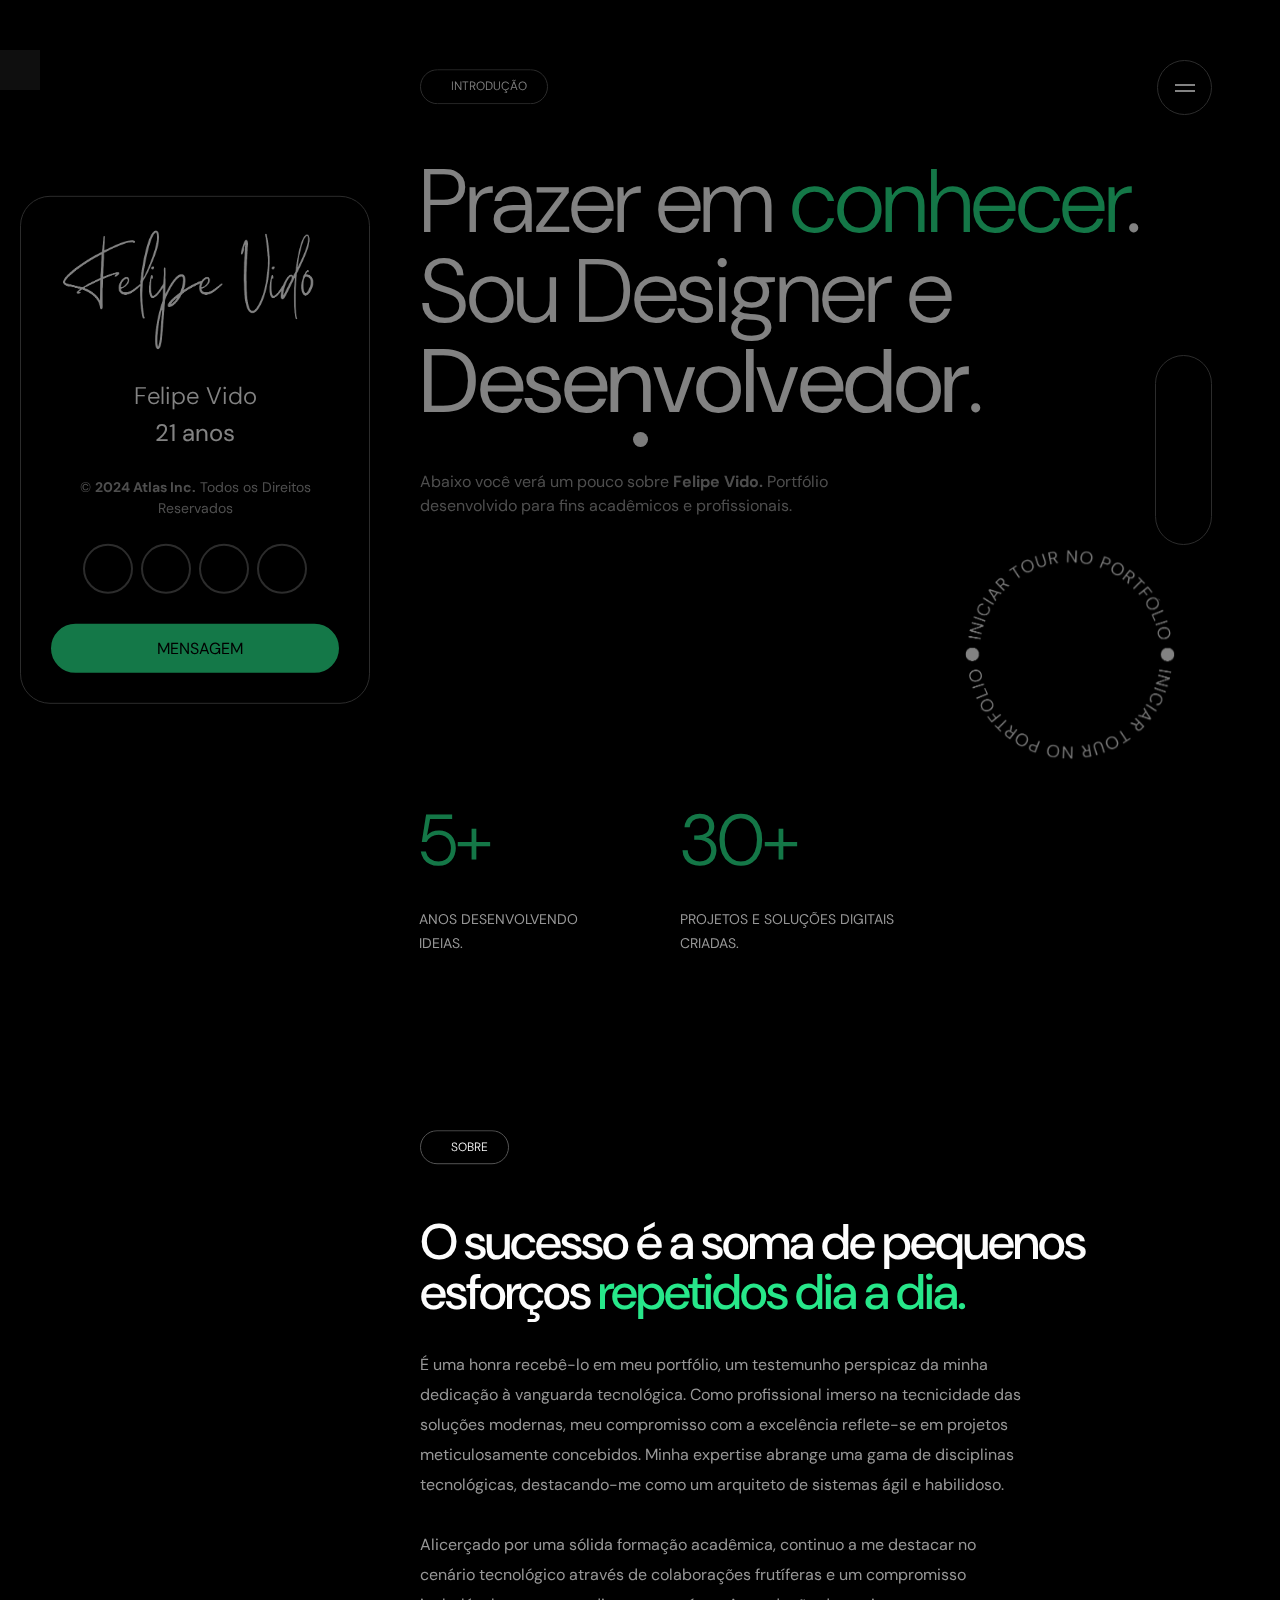
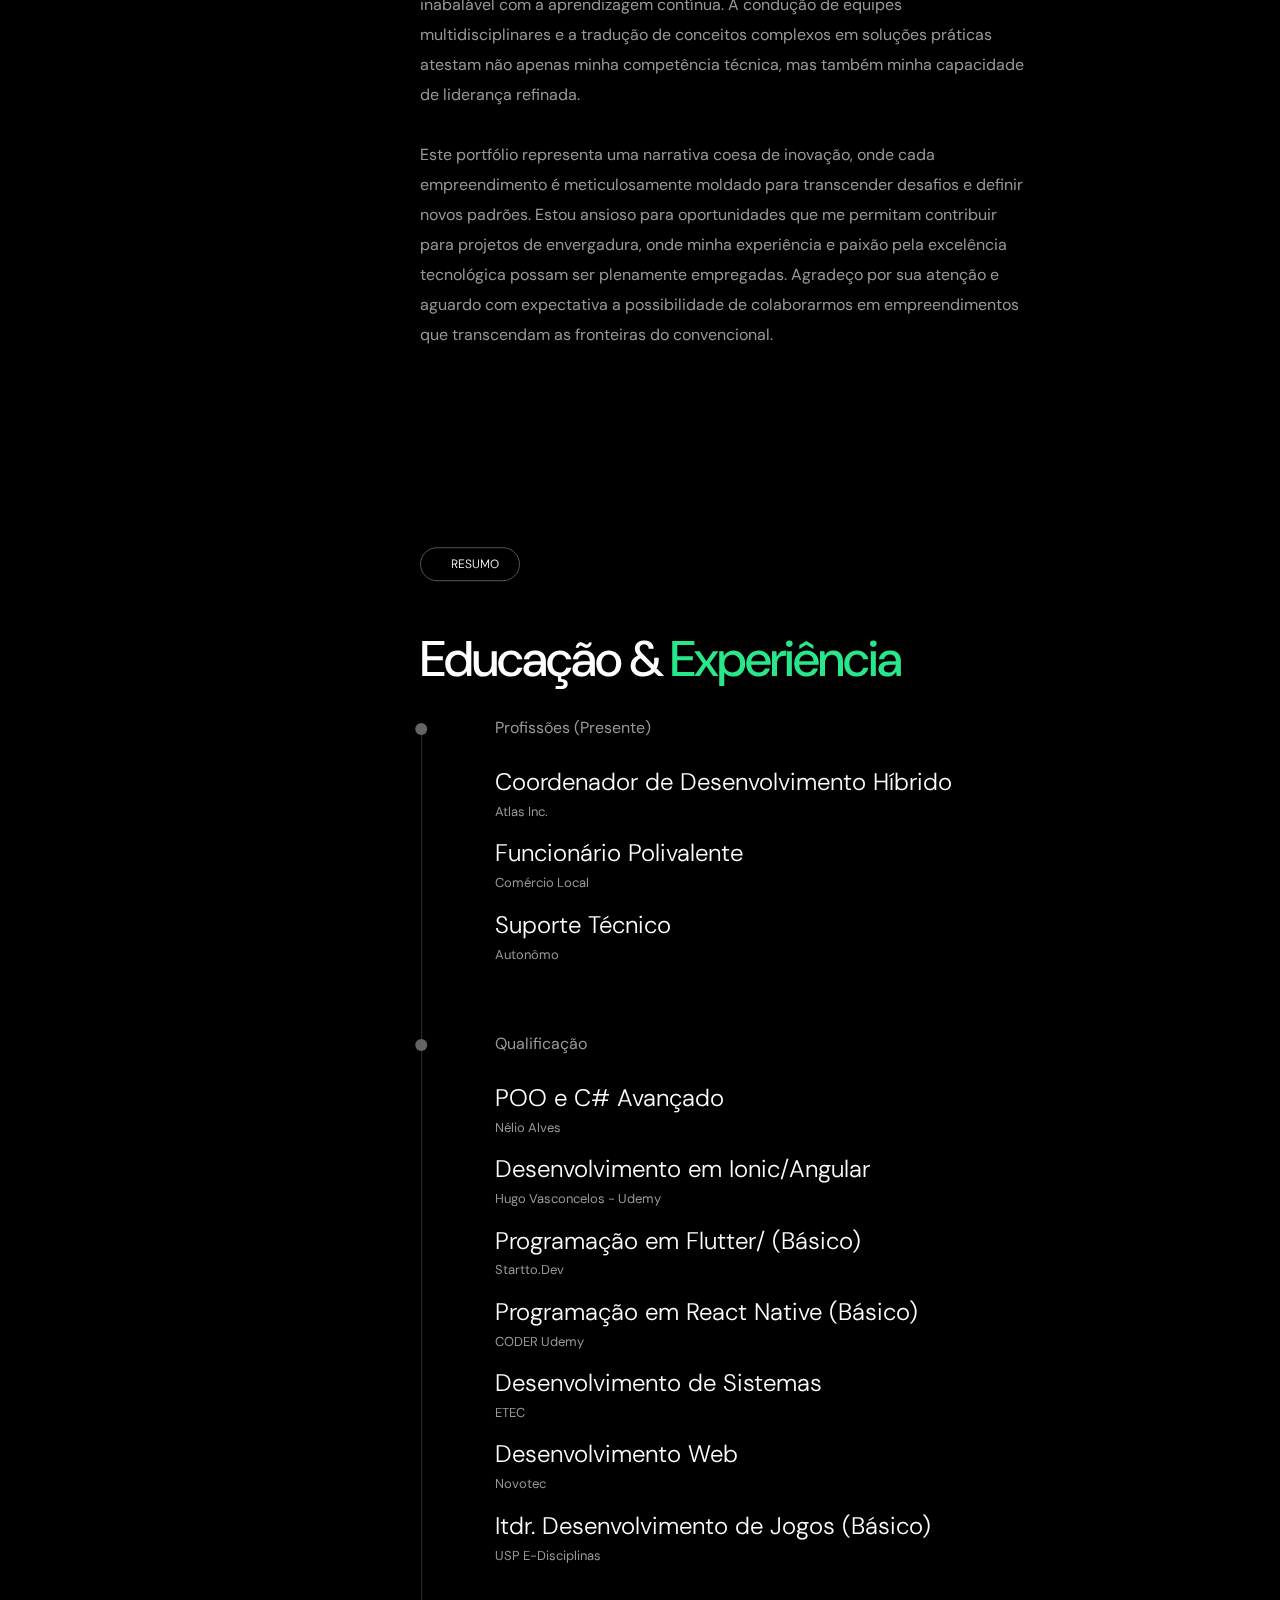
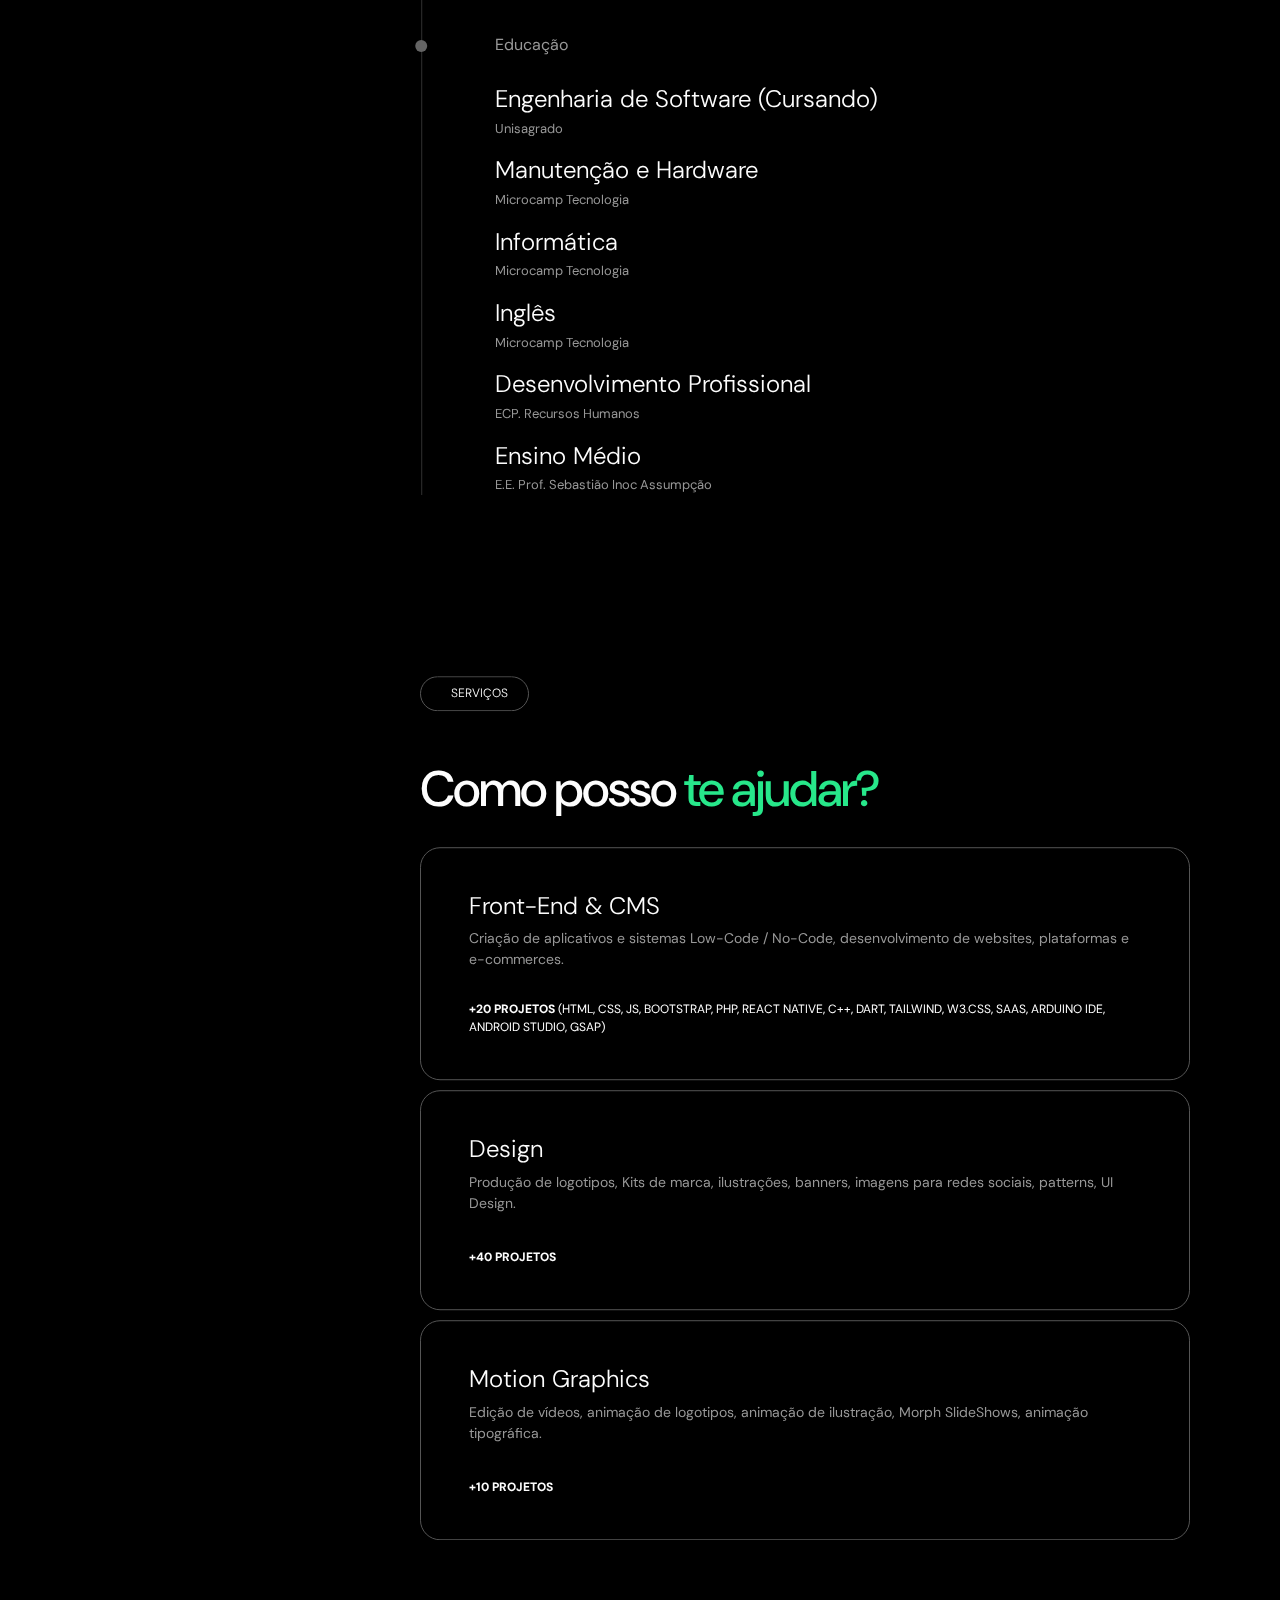
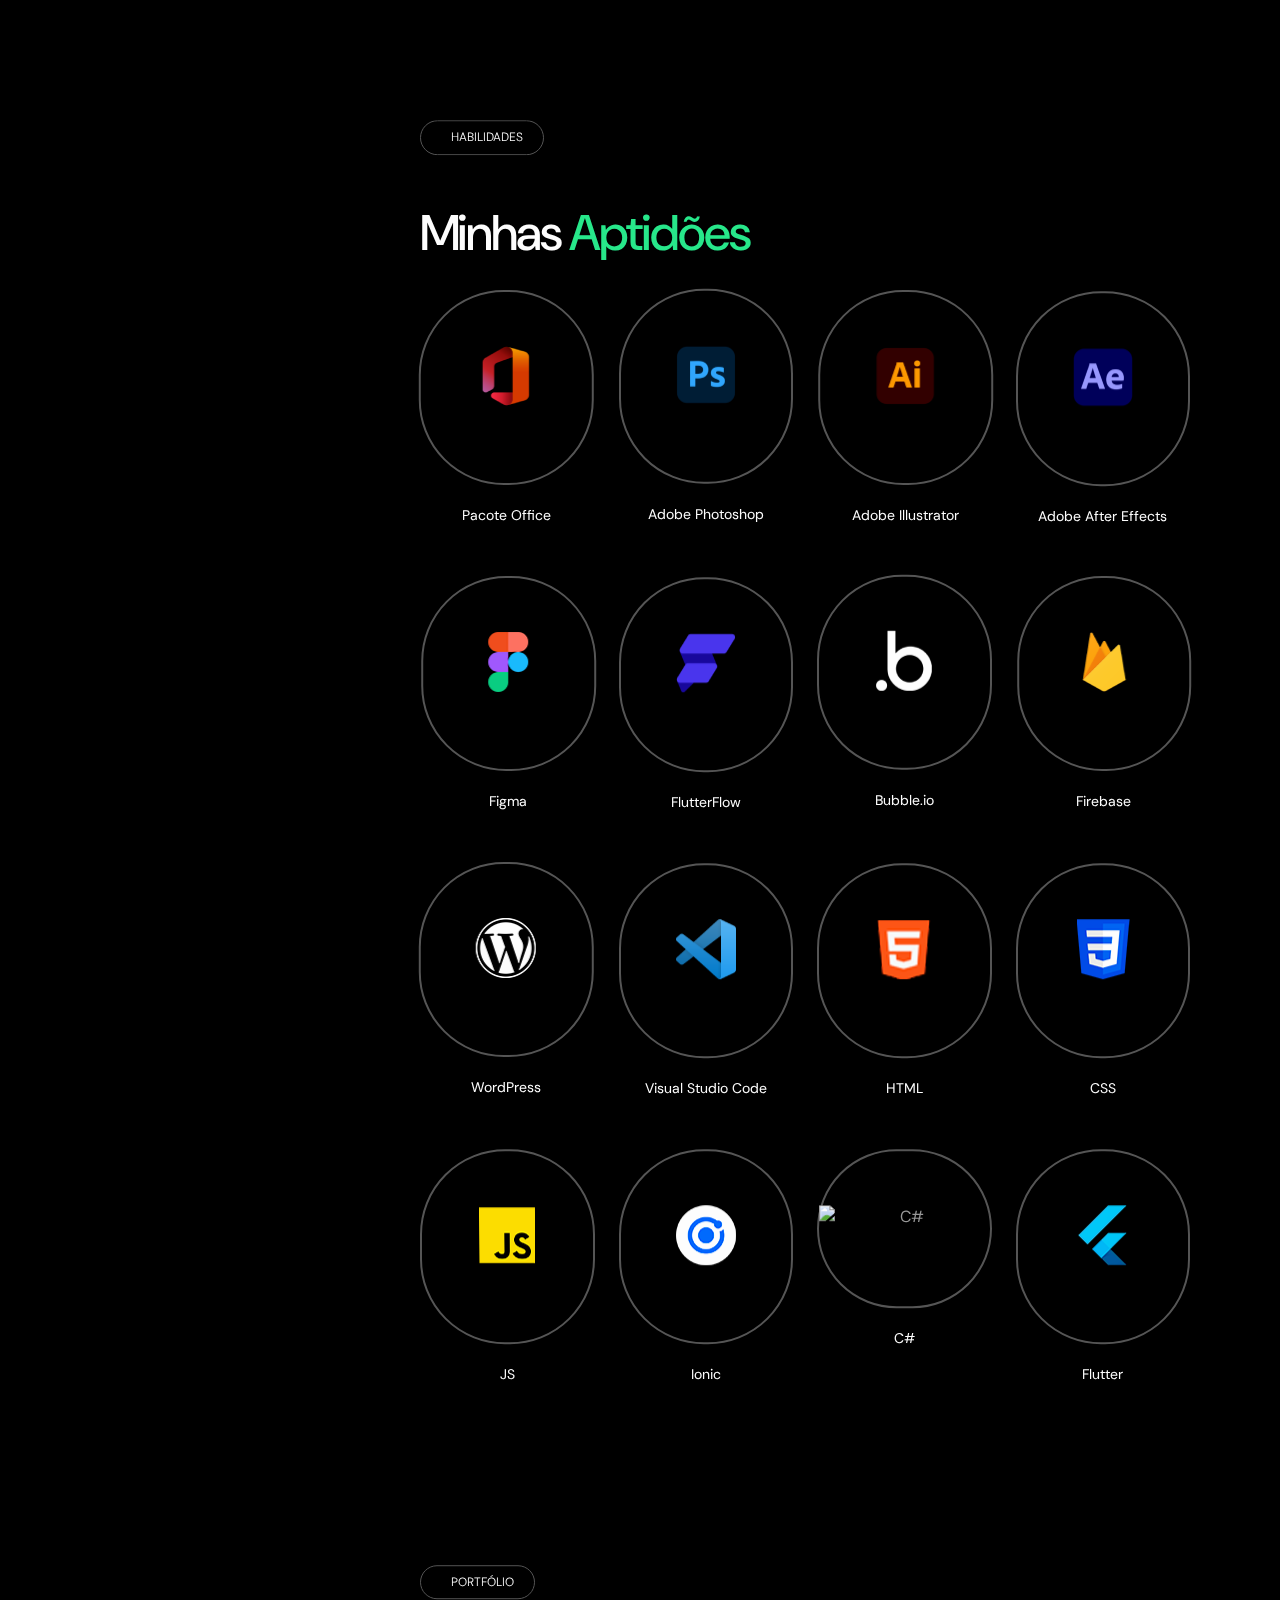
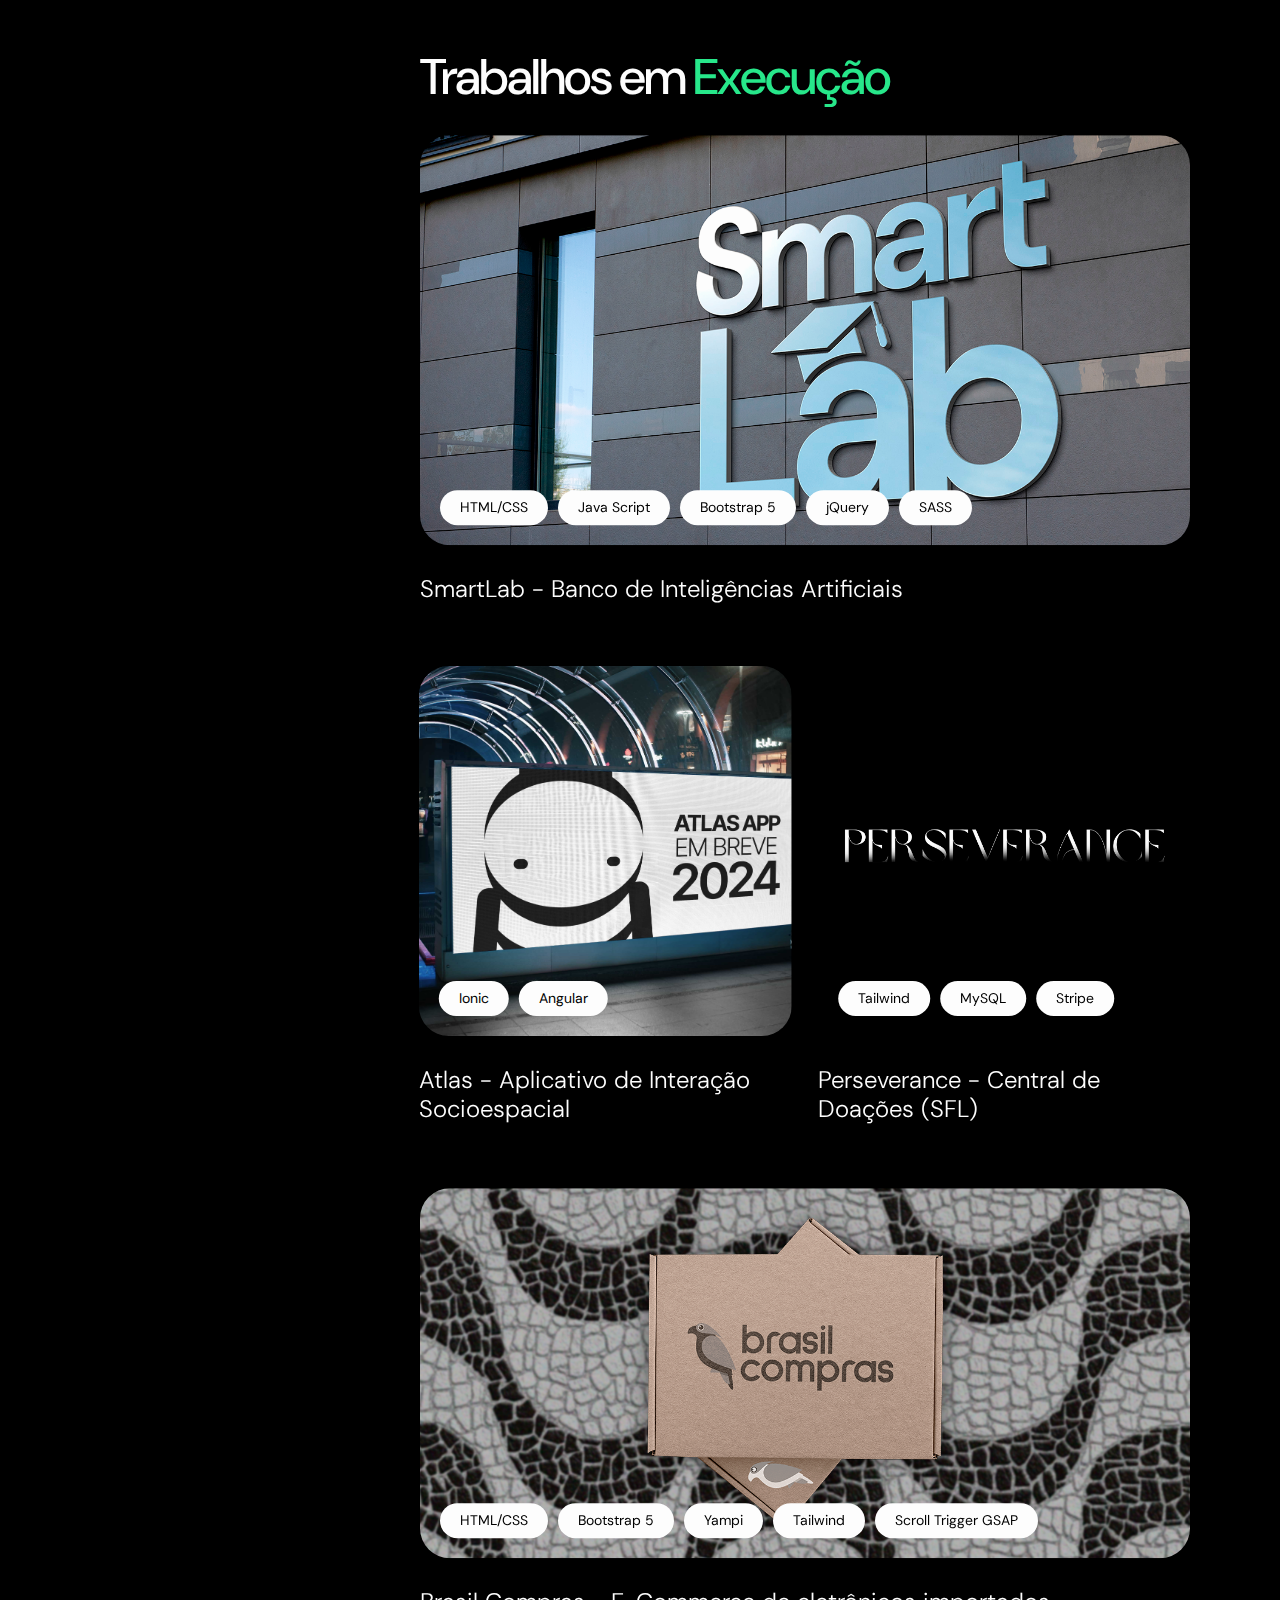
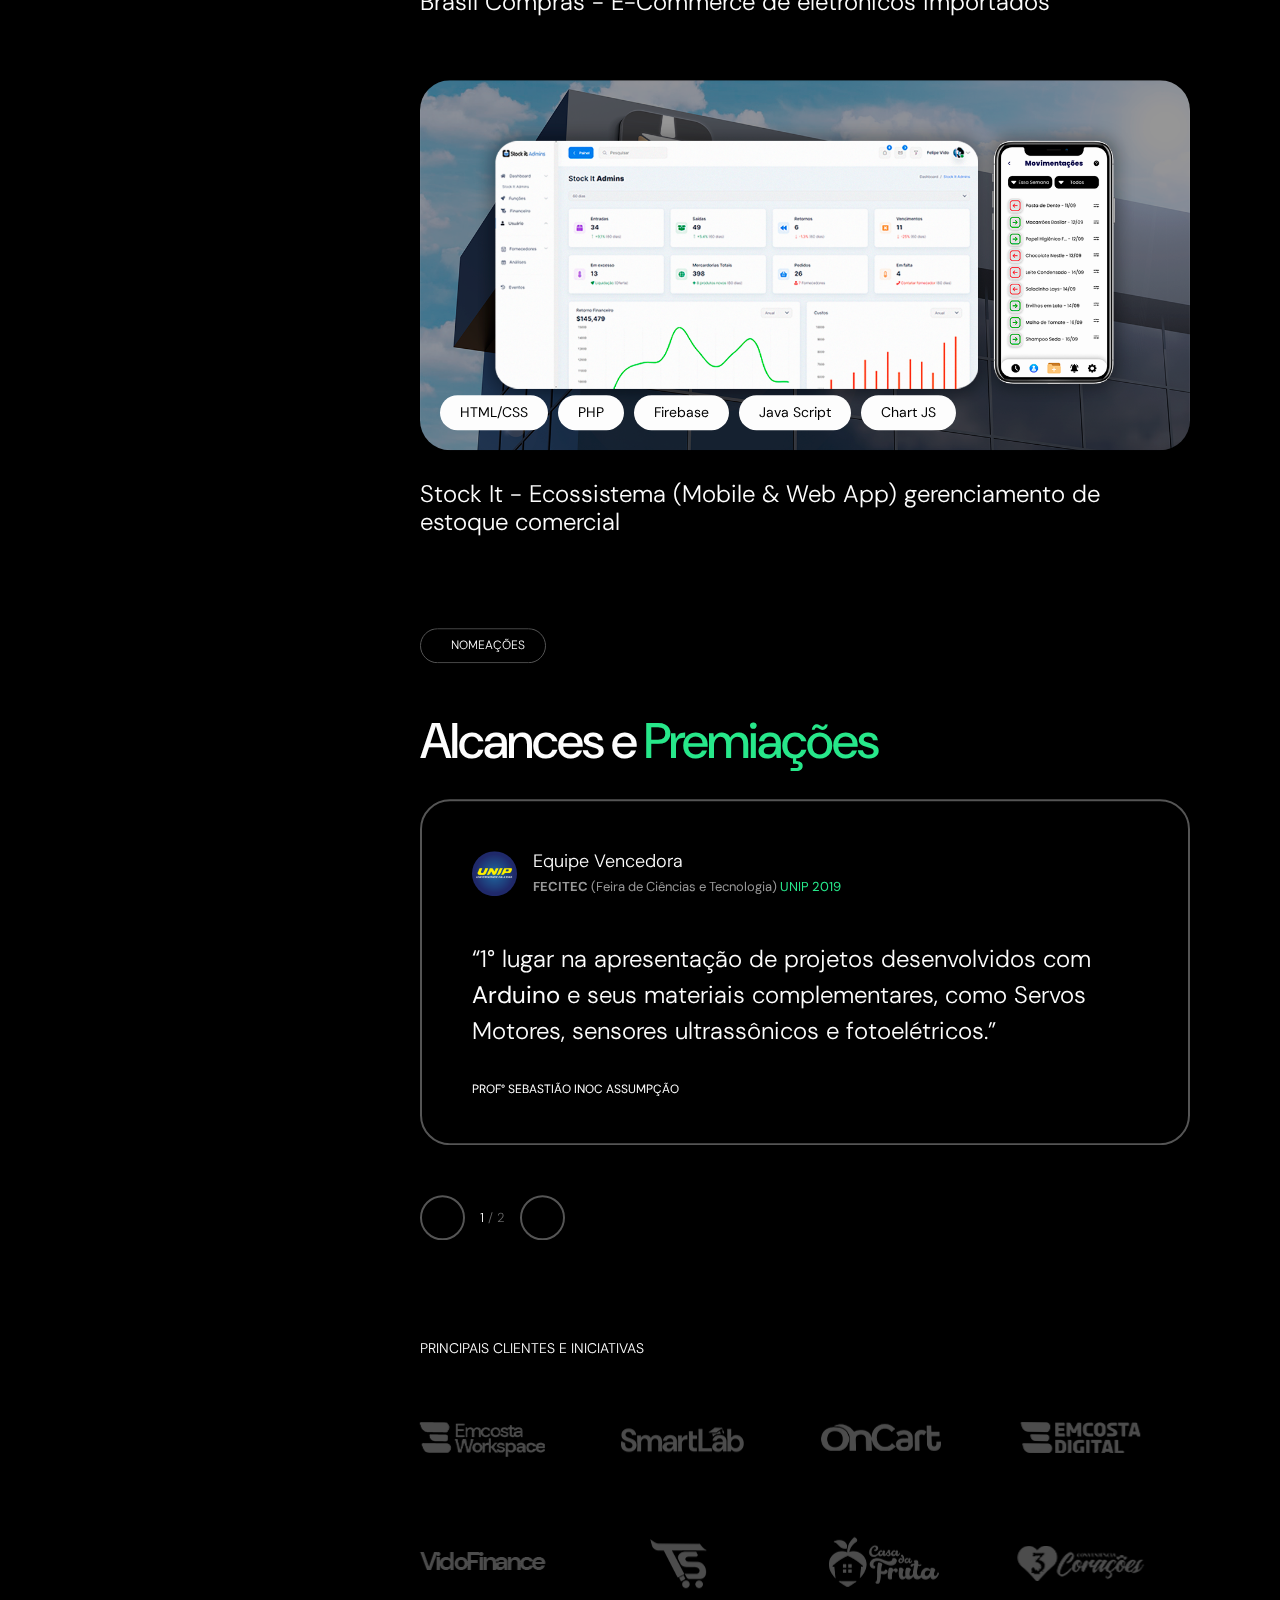
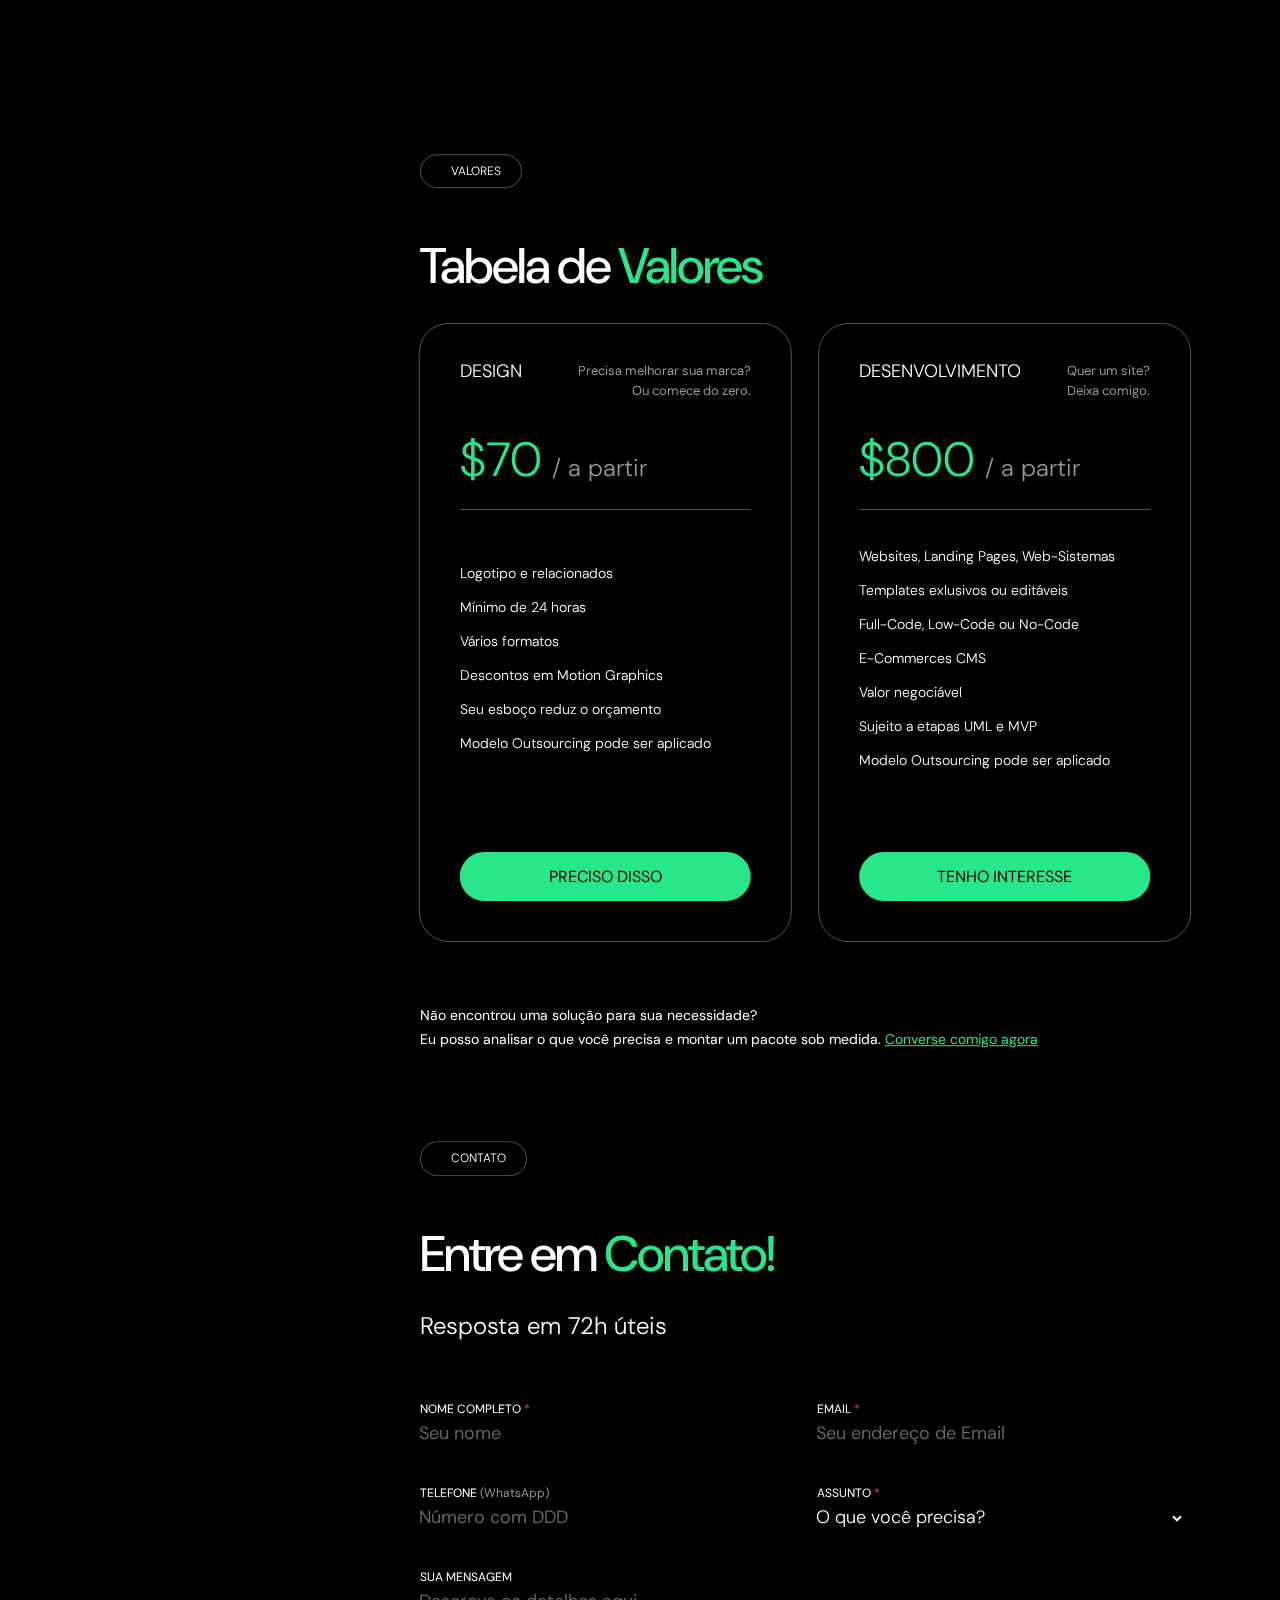
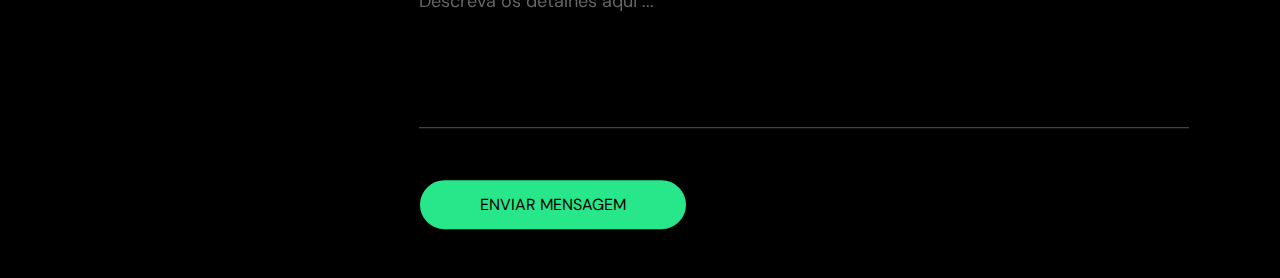
==== commit c91699d6: "Portfólio Atualizado" ====
--- a/Felipe Vido Porfólio/index.html
+++ b/Felipe Vido Porfólio/index.html
@@ -135,7 +135,8 @@
                         <a target="_blank" href="https://wa.me/5514998854798"><i class="lab la-whatsapp"></i></a>
                     </li>
                     <li>
-                        <a target="_blank" href="https://www.instagram.com/fp.vido/"><i class="lab la-instagram"></i></a>
+                        <a target="_blank" href="https://www.instagram.com/fp.vido/"><i
+                                class="lab la-instagram"></i></a>
                     </li>
                     <li>
                         <a target="_blank" href="mailto:felipevido@emcosta.com.br"><i class="las la-envelope"></i></a>
@@ -193,8 +194,8 @@
             <img src="assets/images/logo.png" alt="Logo">
         </div>
         <h2 class="email">Felipe Vido</h2>
-        <h2 class="address"><b>20 anos</b></h2>
-        <p class="copyright">&copy; <b>2023 Emcosta Digital.</b> Todos os Direitos Reservados</p>
+        <h2 class="address"><b>21 anos</b></h2>
+        <p class="copyright">&copy; <b>2024 Atlas Inc.</b> Todos os Direitos Reservados</p>
         <ul class="social-profile d-flex align-items-center flex-wrap justify-content-center">
             <li>
                 <a target="_blank" href="https://twitter.com/vido_felipe"><i class="lab la-twitter"></i></a>
@@ -203,10 +204,10 @@
                 <a target="_blank" href="https://wa.me/5514998854798"><i class="lab la-whatsapp"></i></a>
             </li>
             <li>
-                <a target="_blank" href="https://www.instagram.com/fp.vido/"><i class="lab la-instagram"></i></a>
+                <a target="_blank" href="https://www.instagram.com/vido.fp/"><i class="lab la-instagram"></i></a>
             </li>
             <li>
-                <a target="_blank" href="mailto:felipevido@emcosta.com.br"><i class="las la-envelope"></i></a>
+                <a target="_blank" href="mailto:contatofelipevido@gmail.com"><i class="las la-envelope"></i></a>
             </li>
         </ul>
         <a href="https://wa.me/5514998854798?text=Olá!%20Estou%20interessado%20em%20seus%20serviços." class="theme-btn">
@@ -224,7 +225,7 @@
                     </div>
                     <h2 class="email">Felipe Vido</h2>
                     <h2 class="address"><b>Atlas App - Em Breve</b></h2>
-                    <p class="copyright">&copy; <b>2023 Emcosta Digital.</b> Todos os direitos reservados.</p>
+                    <p class="copyright">&copy; <b>2024 Atlas Inc.</b> Todos os direitos reservados.</p>
                     <ul class="social-profile d-flex align-items-center flex-wrap justify-content-center">
                         <li>
                             <a target="_blank" href="https://twitter.com/vido_felipe"><i class="lab la-twitter"></i></a>
@@ -233,10 +234,13 @@
                             <a target="_blank" href="https://wa.me/5514998854798"><i class="lab la-whatsapp"></i></a>
                         </li>
                         <li>
-                            <a target="_blank" href="https://www.instagram.com/fp.vido/"><i class="lab la-instagram"></i></a>
+                            <a target="_blank" href="https://www.instagram.com/vido.fp/"><i
+                                    class="lab la-instagram"></i></a>
                         </li>
                     </ul>
-                    <a target="_blank" href="https://wa.me/5514998854798?text=Olá!%20Estou%20interessado%20em%20seus%20serviços." class="theme-btn">
+                    <a target="_blank"
+                        href="https://wa.me/5514998854798?text=Olá!%20Estou%20interessado%20em%20seus%20serviços."
+                        class="theme-btn">
                         <i class="las la-envelope"></i> MENSAGEM
                     </a>
                 </div>
@@ -249,7 +253,8 @@
                                 <h4 class="subtitle scroll-animation" data-animation="fade_from_bottom">
                                     <i class="las la-home"></i> Introdução
                                 </h4>
-                                <h1 style="letter-spacing: -1.5px; line-height: 1;" class="scroll-animation" data-animation="fade_from_bottom">Prazer em
+                                <h1 style="letter-spacing: -1.5px; line-height: 1;" class="scroll-animation"
+                                    data-animation="fade_from_bottom">Prazer em
                                     <span>conhecer</span>. Sou Designer e <b>Desenvolvedor</b>.
                                 </h1>
                             </div>
@@ -283,20 +288,29 @@
                                 <h4 class="subtitle scroll-animation" data-animation="fade_from_bottom">
                                     <i class="lar la-user"></i> Sobre
                                 </h4>
-                                <h1 style="line-height: 1;" class="scroll-animation" data-animation="fade_from_bottom">O sucesso é a soma de
+                                <h1 style="line-height: 1;" class="scroll-animation" data-animation="fade_from_bottom">O
+                                    sucesso é a soma de
                                     pequenos<br>
                                     esforços <span>repetidos dia a dia.</span></h1>
                             </div>
-                            <p class="scroll-animation" data-animation="fade_from_bottom">Não sei de tudo, todo dia sigo
-                                aprendendo. Porém, todas as minhas criações possuem um objetivo em comum: <b>gerar
-                                    admiração dos usuários.</b> <br>
-                                Comecei com Design, criando logotipos e sites em construtores. <br><br> Hoje, construo
-                                soluções digitais através da programação e desenvolvimento.
-                                Criei muitas coisas. A maioria delas eu deixei para trás, pois fizeram parte de uma
-                                etapa de aprendizado, já outras foram oficializadas e revendidas a terceiros.
+                            <p class="scroll-animation" data-animation="fade_from_bottom">É uma honra recebê-lo em meu
+                                portfólio, um testemunho perspicaz da minha dedicação à vanguarda tecnológica. Como
+                                profissional imerso na tecnicidade das soluções modernas, meu compromisso com a
+                                excelência reflete-se em projetos meticulosamente concebidos. Minha expertise abrange
+                                uma gama de disciplinas tecnológicas, destacando-me como um arquiteto de sistemas ágil e
+                                habilidoso.<br><br>
+                                Alicerçado por uma sólida formação acadêmica, continuo a me destacar no cenário
+                                tecnológico através de colaborações frutíferas e um compromisso inabalável com a
+                                aprendizagem contínua. A condução de equipes multidisciplinares e a tradução de
+                                conceitos complexos em soluções práticas atestam não apenas minha competência técnica,
+                                mas também minha capacidade de liderança refinada.
                                 <br><br>
-                                Antes, treinava produzindo sites institucionais, blogs, páginas motivacionais, jogos básicos, etc. Agora, arquiteto e performo plataformas profissionais, sistemas funcionais, sites empresáriais e
-                                ambientes automatizados com inteligência artificial, tudo isso com aquela pitada de Design.
+                                Este portfólio representa uma narrativa coesa de inovação, onde cada empreendimento é
+                                meticulosamente moldado para transcender desafios e definir novos padrões. Estou ansioso
+                                para oportunidades que me permitam contribuir para projetos de envergadura, onde minha
+                                experiência e paixão pela excelência tecnológica possam ser plenamente empregadas.
+                                Agradeço por sua atenção e aguardo com expectativa a possibilidade de colaborarmos em
+                                empreendimentos que transcendam as fronteiras do convencional.
                             </p>
                         </div>
                     </div>
@@ -309,7 +323,8 @@
                             <div class="section-header">
                                 <h4 class="subtitle scroll-animation" data-animation="fade_from_bottom">
                                     <i class="las la-briefcase"></i> RESUMO
-                                    <h1 style="line-height: 1;" class="scroll-animation" data-animation="fade_from_bottom">Educação &
+                                    <h1 style="line-height: 1;" class="scroll-animation"
+                                        data-animation="fade_from_bottom">Educação &
                                         <span>Experiência</span>
                                     </h1>
                             </div>
@@ -317,8 +332,8 @@
                             <div class="resume-timeline">
                                 <div class="item scroll-animation" data-animation="fade_from_right">
                                     <span class="date">Profissões (Presente)</span>
-                                    <h2>Diretor de Desenvolvimento Front-End</h2>
-                                    <p>Emcosta Digital</p>
+                                    <h2>Coordenador de Desenvolvimento Híbrido</h2>
+                                    <p>Atlas Inc.</p>
                                     <h2>Funcionário Polivalente</h2>
                                     <p>Comércio Local</p>
                                     <h2>Suporte Técnico</h2>
@@ -326,19 +341,25 @@
                                 </div>
                                 <div class="item scroll-animation" data-animation="fade_from_right">
                                     <span class="date">Qualificação</span>
-                                    <h2>Programação em Flutter/Dart</h2>
+                                    <h2>POO e C# Avançado</h2>
+                                    <p>Nélio Alves</p>
+                                    <h2>Desenvolvimento em Ionic/Angular</h2>
+                                    <p>Hugo Vasconcelos - Udemy</p>
+                                    <h2>Programação em Flutter/ (Básico)</h2>
                                     <p>Startto.Dev</p>
-                                    <h2>Programação em React Native</h2>
+                                    <h2>Programação em React Native (Básico)</h2>
                                     <p>CODER Udemy</p>
                                     <h2>Desenvolvimento de Sistemas</h2>
                                     <p>ETEC</p>
                                     <h2>Desenvolvimento Web</h2>
                                     <p>Novotec</p>
-                                    <h2>Itdr. Desenvolvimento de Jogos</h2>
+                                    <h2>Itdr. Desenvolvimento de Jogos (Básico)</h2>
                                     <p>USP E-Disciplinas</p>
                                 </div>
                                 <div class="item scroll-animation" data-animation="fade_from_right">
                                     <span class="date">Educação</span>
+                                    <h2>Engenharia de Software (Cursando)</h2>
+                                    <p>Unisagrado</p>
                                     <h2>Manutenção e Hardware</h2>
                                     <p>Microcamp Tecnologia</p>
                                     <h2>Informática</h2>
@@ -364,7 +385,8 @@
                                 <h4 class="subtitle scroll-animation" data-animation="fade_from_bottom">
                                     <i class="las la-stream"></i> Serviços
                                 </h4>
-                                <h1 style="line-height: 1;" class="scroll-animation" data-animation="fade_from_bottom">Como posso
+                                <h1 style="line-height: 1;" class="scroll-animation" data-animation="fade_from_bottom">
+                                    Como posso
                                     <span>te ajudar?</span>
                                 </h1>
                             </div>
@@ -378,7 +400,8 @@
                                         e-commerces.
                                     </p>
                                     <span class="projects-desc"><b>+20 PROJETOS</b> (HTML, CSS, JS, BOOTSTRAP, PHP,
-                                        REACT NATIVE, C++, DART, TAILWIND, W3.CSS, SAAS, ARDUINO IDE, ANDROID STUDIO, GSAP)</span>
+                                        REACT NATIVE, C++, DART, TAILWIND, W3.CSS, SAAS, ARDUINO IDE, ANDROID STUDIO,
+                                        GSAP)</span>
                                 </div>
                                 <div class="service-item scroll-animation" data-animation="fade_from_bottom">
                                     <i class="las la-bezier-curve"></i>
@@ -418,7 +441,6 @@
                                     <div class="skill">
                                         <div class="skill-inner">
                                             <img src="assets/images/office.png" alt="Pacote Office">
-                                            <h1 class="percent">95%</h1>
                                         </div>
                                         <p class="name">Pacote Office</p>
                                     </div>
@@ -428,7 +450,6 @@
                                     <div class="skill">
                                         <div class="skill-inner">
                                             <img src="assets/images/photoshop.png" alt="Photoshop">
-                                            <h1 class="percent">90%</h1>
                                         </div>
                                         <p class="name">Adobe Photoshop</p>
                                     </div>
@@ -438,7 +459,6 @@
                                     <div class="skill">
                                         <div class="skill-inner">
                                             <img src="assets/images/illustrator.png" alt="Illustrator">
-                                            <h1 class="percent">89%</h1>
                                         </div>
                                         <p class="name">Adobe Illustrator</p>
                                     </div>
@@ -448,7 +468,6 @@
                                     <div class="skill">
                                         <div class="skill-inner">
                                             <img src="assets/images/after effects.png" alt="After Effects">
-                                            <h1 class="percent">85%</h1>
                                         </div>
                                         <p class="name">Adobe After Effects</p>
                                     </div>
@@ -458,7 +477,6 @@
                                     <div class="skill">
                                         <div class="skill-inner">
                                             <img src="assets/images/figma.png" alt="Figma">
-                                            <h1 class="percent">87%</h1>
                                         </div>
                                         <p class="name">Figma</p>
                                     </div>
@@ -468,7 +486,6 @@
                                     <div class="skill">
                                         <div class="skill-inner">
                                             <img src="assets/images/flutterflow.png" alt="FlutterFlow">
-                                            <h1 class="percent">71%</h1>
                                         </div>
                                         <p class="name">FlutterFlow</p>
                                     </div>
@@ -477,7 +494,6 @@
                                     <div class="skill">
                                         <div class="skill-inner">
                                             <img src="assets/images/bubble.png" alt="Bubble">
-                                            <h1 class="percent">80%</h1>
                                         </div>
                                         <p class="name">Bubble.io</p>
                                     </div>
@@ -486,7 +502,6 @@
                                     <div class="skill">
                                         <div class="skill-inner">
                                             <img src="assets/images/firebase.png" alt="Firebase">
-                                            <h1 class="percent">60%</h1>
                                         </div>
                                         <p class="name">Firebase</p>
                                     </div>
@@ -495,7 +510,6 @@
                                     <div class="skill">
                                         <div class="skill-inner">
                                             <img src="assets/images/wordpress.png" alt="WordPress">
-                                            <h1 class="percent">76%</h1>
                                         </div>
                                         <p class="name">WordPress</p>
                                     </div>
@@ -504,43 +518,38 @@
                                     <div class="skill">
                                         <div class="skill-inner">
                                             <img src="assets/images/vsc.png" alt="VSC">
-                                            <h1 class="percent">99%</h1>
                                         </div>
                                         <p class="name">Visual Studio Code</p>
                                     </div>
                                 </div>
-                                 <div class="col-md-3 scroll-animation" data-animation="fade_from_bottom">
+                                <div class="col-md-3 scroll-animation" data-animation="fade_from_bottom">
                                     <div class="skill">
                                         <div class="skill-inner">
                                             <img src="assets/images/html.png" alt="HTML">
-                                            <h1 class="percent">94%</h1>
                                         </div>
                                         <p class="name">HTML</p>
                                     </div>
                                 </div>
-                                 <div class="col-md-3 scroll-animation" data-animation="fade_from_bottom">
+                                <div class="col-md-3 scroll-animation" data-animation="fade_from_bottom">
                                     <div class="skill">
                                         <div class="skill-inner">
                                             <img src="assets/images/css.png" alt="CSS">
-                                            <h1 class="percent">89%</h1>
                                         </div>
                                         <p class="name">CSS</p>
                                     </div>
                                 </div>
-                                 <div class="col-md-3 scroll-animation" data-animation="fade_from_bottom">
+                                <div class="col-md-3 scroll-animation" data-animation="fade_from_bottom">
                                     <div class="skill">
                                         <div class="skill-inner">
                                             <img src="assets/images/js.png" alt="Java Script">
-                                            <h1 class="percent">45%</h1>
                                         </div>
                                         <p class="name">JS</p>
                                     </div>
                                 </div>
-                                 <div class="col-md-3 scroll-animation" data-animation="fade_from_bottom">
+                                <div class="col-md-3 scroll-animation" data-animation="fade_from_bottom">
                                     <div class="skill">
                                         <div class="skill-inner">
                                             <img src="assets/images/ionic.png" alt="Ionic">
-                                            <h1 class="percent">69%</h1>
                                         </div>
                                         <p class="name">Ionic</p>
                                     </div>
@@ -548,17 +557,15 @@
                                 <div class="col-md-3 scroll-animation" data-animation="fade_from_bottom">
                                     <div class="skill">
                                         <div class="skill-inner">
-                                            <img src="assets/images/C++.png" alt="C++">
-                                            <h1 class="percent">15%</h1>
-                                        </div>
-                                        <p class="name">C++</p>
+                                            <img src="assets/images/c#.png" alt="C#">
+                                        </div>
+                                        <p class="name">C#</p>
                                     </div>
                                 </div>
                                 <div class="col-md-3 scroll-animation" data-animation="fade_from_bottom">
                                     <div class="skill">
                                         <div class="skill-inner">
                                             <img src="assets/images/flutter.png" alt="Flutter">
-                                            <h1 class="percent">29%</h1>
                                         </div>
                                         <p class="name">Flutter</p>
                                     </div>
@@ -577,7 +584,8 @@
                                 <h4 class="subtitle scroll-animation" data-animation="fade_from_bottom">
                                     <i class="las la-star"></i> portfólio
                                 </h4>
-                                <h1 style="line-height: 1;" class="scroll-animation" data-animation="fade_from_bottom">Trabalhos em
+                                <h1 style="line-height: 1;" class="scroll-animation" data-animation="fade_from_bottom">
+                                    Trabalhos em
                                     <span>Execução</span>
                                 </h1>
                             </div>
@@ -615,21 +623,18 @@
                                 <div class="col-md-6 scroll-animation" data-animation="fade_from_left">
                                     <div class="portfolio-item portfolio-half">
                                         <div class="portfolio-item-inner">
-                                            <a href="assets/images/atlas-gif.gif" data-lightbox="example-1">
-                                                <img src="assets/images/atlas-screens.png" alt="Portfolio">
+                                            <a href="assets/images/Prancheta 3.png" data-lightbox="example-1">
+                                                <img src="assets/images/ATLAS-APP-SOON.jpg" alt="Portfolio">
                                             </a>
 
-                                            <img src="assets/images/atlas-gif.gif" alt="Portfolio">
+                                            <img src="assets/images/Prancheta 3.png" alt="Portfolio">
 
                                             <ul class="portfolio-categories">
                                                 <li>
-                                                    <a href="#">Dart</a>
-                                                </li>
-                                                <li>
-                                                    <a href="#">Flutter</a>
-                                                </li>
-                                                <li>
-                                                    <a href="#">Firebase</a>
+                                                    <a href="#">Ionic</a>
+                                                </li>
+                                                <li>
+                                                    <a href="#">Angular</a>
                                                 </li>
                                             </ul>
                                         </div>
@@ -663,7 +668,8 @@
                                 <div class="col-md-12 scroll-animation" data-animation="fade_from_bottom">
                                     <div class="portfolio-item portfolio-half">
                                         <div class="portfolio-item-inner">
-                                            <a href="assets/images/br-compras-big-screens.png" data-lightbox="example-1">
+                                            <a href="assets/images/br-compras-big-screens.png"
+                                                data-lightbox="example-1">
                                                 <img src="assets/images/br-compras-screens.png" alt="Portfolio">
                                             </a>
 
@@ -714,8 +720,9 @@
                                                 </li>
                                             </ul>
                                         </div>
-                                        <h2><a href="#">Stock It - Ecossistema (Mobile & Web App) gerenciamento de estoque comercial</a></h2>
-                                        
+                                        <h2><a href="#">Stock It - Ecossistema (Mobile & Web App) gerenciamento de
+                                                estoque comercial</a></h2>
+
                                     </div>
                                 </div>
                             </div>
@@ -732,7 +739,8 @@
                                 <h4 class="subtitle scroll-animation" data-animation="fade_from_bottom">
                                     <i class="las la-trophy"></i> NOMEAÇÕES
                                 </h4>
-                                <h1 style="line-height: 1;" class="scroll-animation" data-animation="fade_from_bottom">Alcances e <span>Premiações</span></h1>
+                                <h1 style="line-height: 1;" class="scroll-animation" data-animation="fade_from_bottom">
+                                    Alcances e <span>Premiações</span></h1>
                             </div>
 
                             <div class="testimonial-slider-wrap scroll-animation" data-animation="fade_from_bottom">
@@ -743,10 +751,13 @@
                                                 <img src="assets/images/unip.png" alt="Testimonial">
                                                 <div class="right">
                                                     <h3>Equipe Vencedora</h3>
-                                                    <p class="designation"><b>FECITEC</b> (Feira de Ciências e Tecnologia) <span>UNIP 2019</span></p>
+                                                    <p class="designation"><b>FECITEC</b> (Feira de Ciências e
+                                                        Tecnologia) <span>UNIP 2019</span></p>
                                                 </div>
                                             </div>
-                                            <p>“1° lugar na apresentação de projetos desenvolvidos com <b>Arduino</b> e seus materiais complementares, como Servos Motores, sensores ultrassônicos e fotoelétricos.”</p>
+                                            <p>“1° lugar na apresentação de projetos desenvolvidos com <b>Arduino</b> e
+                                                seus materiais complementares, como Servos Motores, sensores
+                                                ultrassônicos e fotoelétricos.”</p>
 
                                             <a href="#" class="project-btn">Prof° Sebastião Inoc Assumpção</a>
                                         </div>
@@ -760,9 +771,12 @@
                                                     <p class="designation">Perfil do TikTok <span>SmartLab</span></p>
                                                 </div>
                                             </div>
-                                            <p>“O perfil ensina a utilizar inteligências artificiais do mercado e apresenta ferramentas poderosas da Internet.<b> Atualmente acumula milhões de Views e milhares de seguidores.</b>”</p>
-
-                                            <a target="_blank" href="https://www.tiktok.com/@smartlab.com" class="project-btn">Acessar SmartLab</a>
+                                            <p>“O perfil ensina a utilizar inteligências artificiais do mercado e
+                                                apresenta ferramentas poderosas da Internet.<b> Atualmente acumula
+                                                    milhões de Views e milhares de seguidores.</b>”</p>
+
+                                            <a target="_blank" href="https://www.tiktok.com/@smartlab.com"
+                                                class="project-btn">Acessar SmartLab</a>
                                         </div>
                                     </div>
                                 </div>
@@ -776,7 +790,8 @@
                             </div>
 
                             <div class="clients-logos">
-                                <h4 class="scroll-animation" data-animation="fade_from_bottom">Principais clientes e iniciativas</h4>
+                                <h4 class="scroll-animation" data-animation="fade_from_bottom">Principais clientes e
+                                    iniciativas</h4>
                                 <div class="row align-items-center">
                                     <div class="col-md-3 scroll-animation" data-animation="fade_from_left">
                                         <img src="assets/images/emcostaworkspace-client.png" alt="Emcosta Workspace">
@@ -817,7 +832,8 @@
                                 <h4 class="subtitle scroll-animation" data-animation="fade_from_bottom">
                                     <i class="las la-dollar-sign"></i> VALORES
                                 </h4>
-                                <h1 class="scroll-animation" data-animation="fade_from_bottom">Tabela de <span>Valores</span>
+                                <h1 class="scroll-animation" data-animation="fade_from_bottom">Tabela de
+                                    <span>Valores</span>
                                 </h1>
                             </div>
 
@@ -831,7 +847,7 @@
                                                     <p class="text-right">Precisa melhorar sua marca?<br>
                                                         Ou comece do zero.</p>
                                                 </div>
-                                                <h1>$50 <span>/ a partir</span></h1>
+                                                <h1>$70 <span>/ a partir</span></h1>
                                             </div>
                                             <ul class="feature-lists">
                                                 <li>Logotipo e relacionados</li>
@@ -841,7 +857,8 @@
                                                 <li>Seu esboço reduz o orçamento</li>
                                                 <li>Modelo Outsourcing pode ser aplicado</li>
                                             </ul>
-                                            <a href="https://wa.me/5514998854798?text=Olá!%20Preciso%20de%20um%20serviço%20de%20Design." class="theme-btn">PRECISO DISSO</a>
+                                            <a href="https://wa.me/5514998854798?text=Olá!%20Preciso%20de%20um%20serviço%20de%20Design."
+                                                class="theme-btn">PRECISO DISSO</a>
                                         </div>
                                     </div>
                                     <div class="col-md-6 scroll-animation" data-animation="fade_from_right">
@@ -852,7 +869,7 @@
                                                     <p class="text-right">Quer um site?<br>
                                                         Deixa comigo.</p>
                                                 </div>
-                                                <h1>$200 <span>/ a partir</span></h1>
+                                                <h1>$800 <span>/ a partir</span></h1>
                                             </div>
                                             <ul class="feature-lists">
                                                 <li>Websites, Landing Pages, Web-Sistemas</li>
@@ -863,13 +880,15 @@
                                                 <li>Sujeito a etapas UML e MVP</li>
                                                 <li>Modelo Outsourcing pode ser aplicado</li>
                                             </ul>
-                                            <a href="https://wa.me/5514998854798?text=Olá!%20Preciso%20de%20um%20serviço%20de%20programação." class="theme-btn">TENHO INTERESSE</a>
+                                            <a href="https://wa.me/5514998854798?text=Olá!%20Preciso%20de%20um%20serviço%20de%20programação."
+                                                class="theme-btn">TENHO INTERESSE</a>
                                         </div>
                                     </div>
                                 </div>
                                 <p class="info scroll-animation" data-animation="fade_from_bottom">
                                     Não encontrou uma solução para sua necessidade?<br>
-                                    Eu posso analisar o que você precisa e montar um pacote sob medida. <a href="#">Converse comigo agora</a>
+                                    Eu posso analisar o que você precisa e montar um pacote sob medida. <a
+                                        href="#">Converse comigo agora</a>
                                 </p>
                             </div>
 
@@ -889,7 +908,8 @@
                                     <span>Contato!</span>
                                 </h1>
                             </div>
-                            <h3 class="scroll-animation" data-animation="fade_from_bottom">felipevido@emcosta.com.br</h3>
+                            <h3 class="scroll-animation" data-animation="fade_from_bottom">Resposta em 72h úteis
+                            </h3>
                             <p id="required-msg">* Campos obrigatórios.</p>
 
                             <form class="contact-form scroll-animation" data-animation="fade_from_bottom" method="POST"
@@ -902,14 +922,14 @@
                                     <div class="col-md-6">
                                         <div class="input-group">
                                             <label for="full-name">NOME COMPLETO <sup>*</sup></label>
-                                            <input type="text" name="full-name" id="full-name"
-                                                placeholder="Seu nome">
+                                            <input type="text" name="full-name" id="full-name" placeholder="Seu nome">
                                         </div>
                                     </div>
                                     <div class="col-md-6">
                                         <div class="input-group">
                                             <label for="email">Email <sup>*</sup></label>
-                                            <input type="email" name="email principal" id="email" placeholder="Seu endereço de Email">
+                                            <input type="email" name="email principal" id="email"
+                                                placeholder="Seu endereço de Email">
                                         </div>
                                     </div>
                                     <div class="col-md-6">
@@ -940,7 +960,8 @@
                                     </div>
                                     <div class="col-md-12">
                                         <div class="input-group submit-btn-wrap">
-                                            <button class="theme-btn" name="submit" type="submit" id="submit-form">enviar mensagem</button>
+                                            <button class="theme-btn" name="submit" type="submit"
+                                                id="submit-form">enviar mensagem</button>
                                         </div>
                                     </div>
                                 </div>
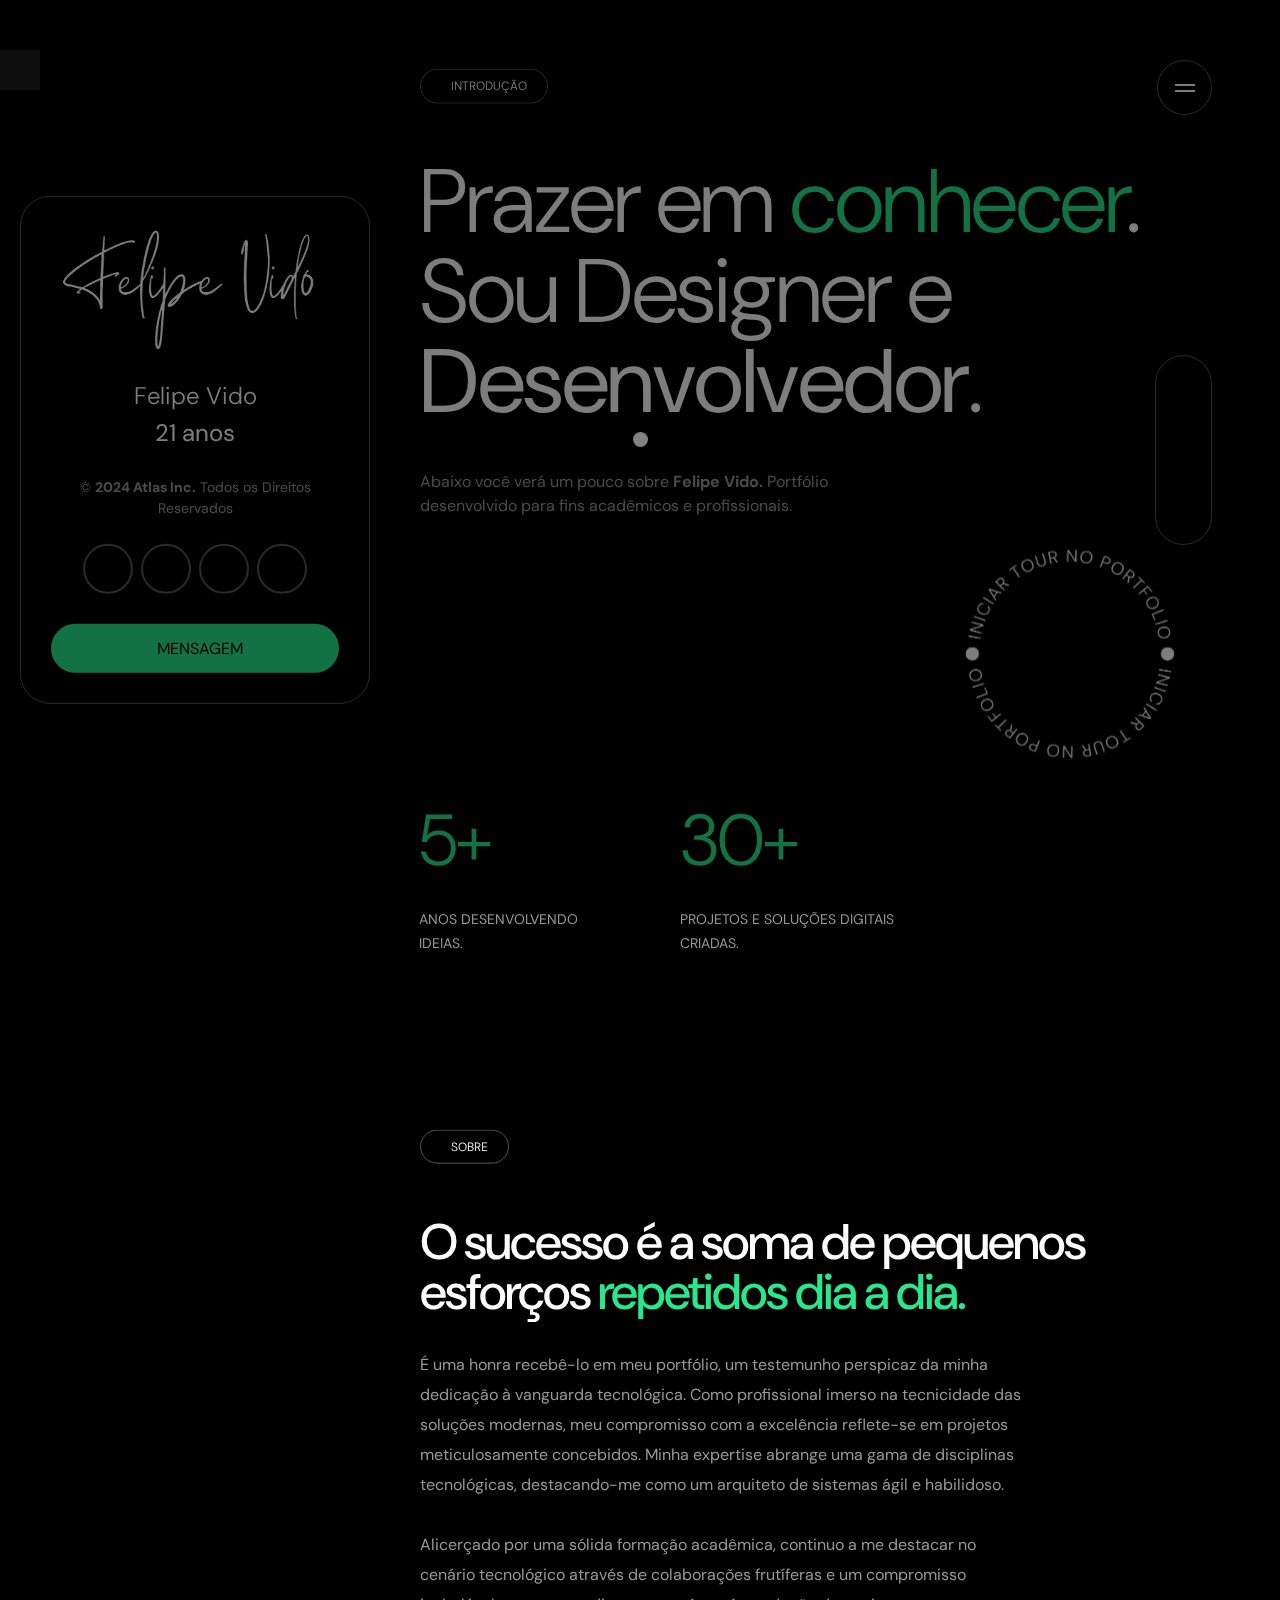
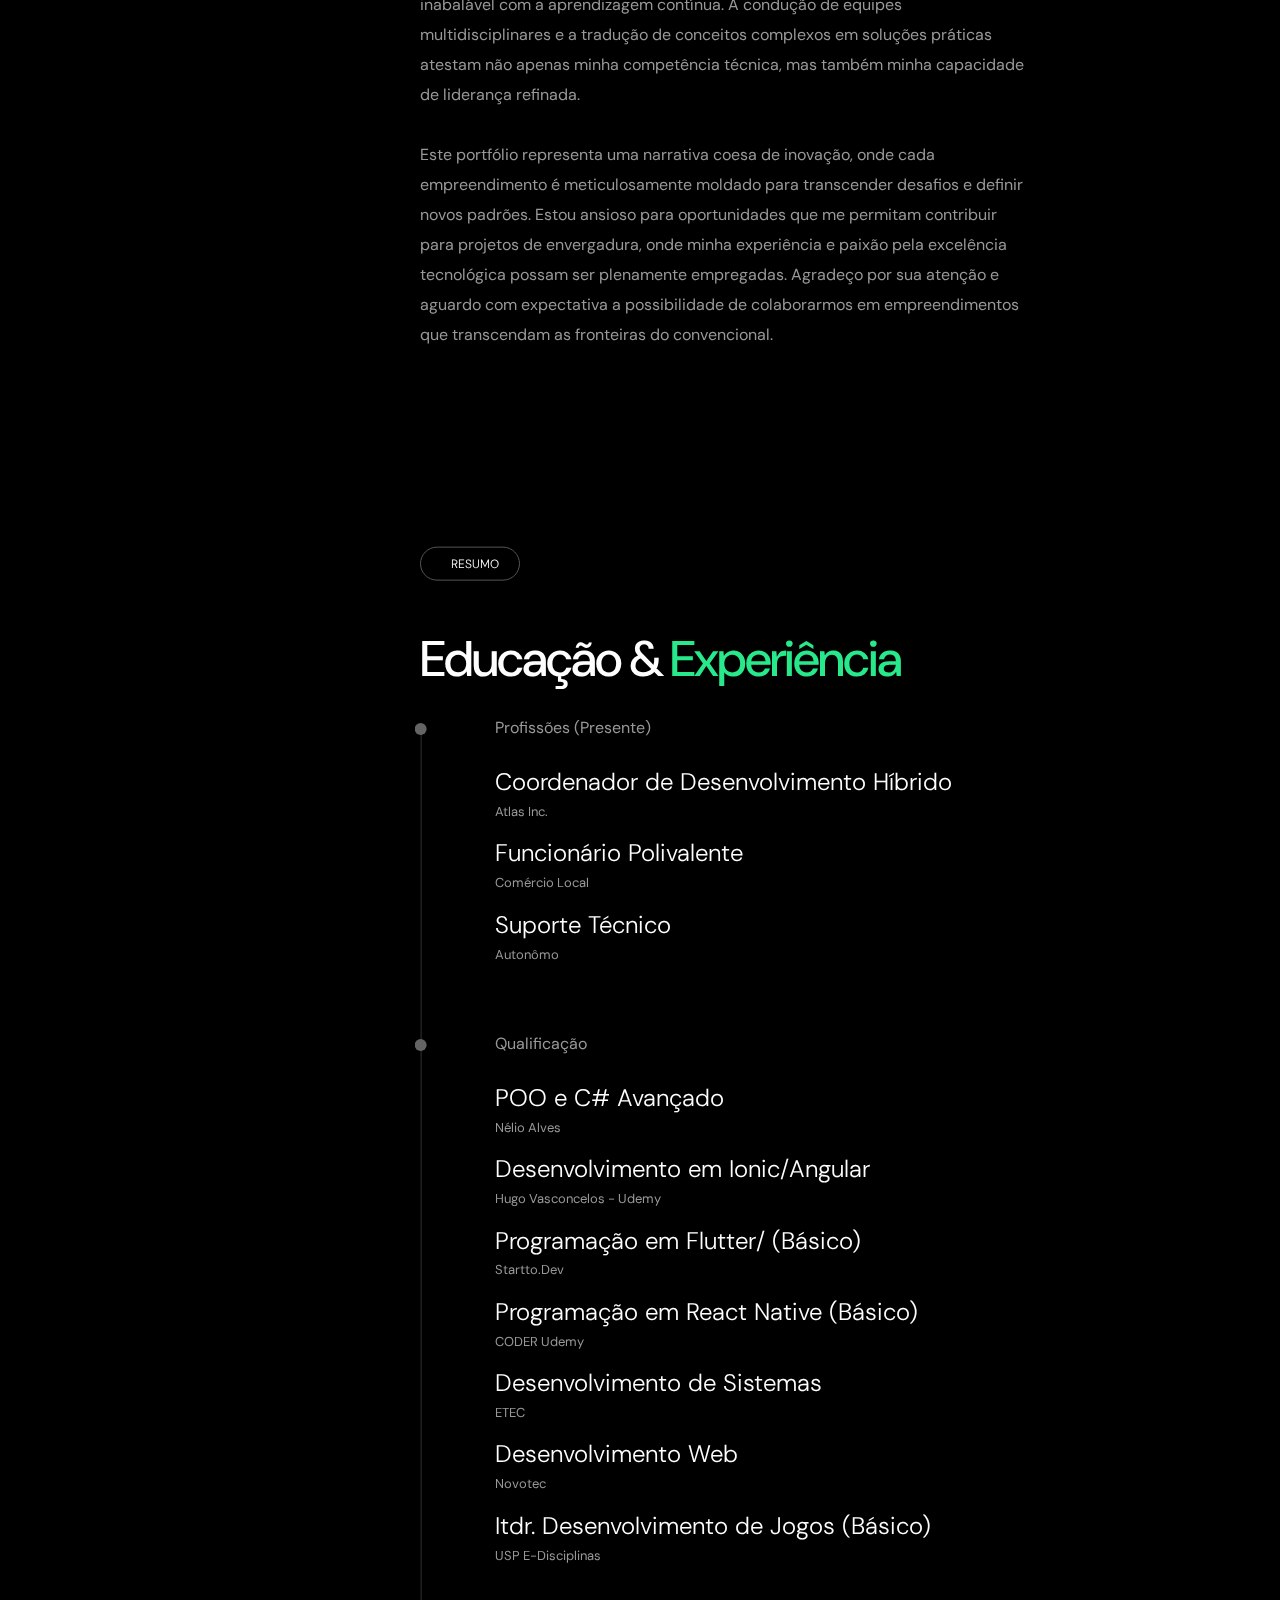
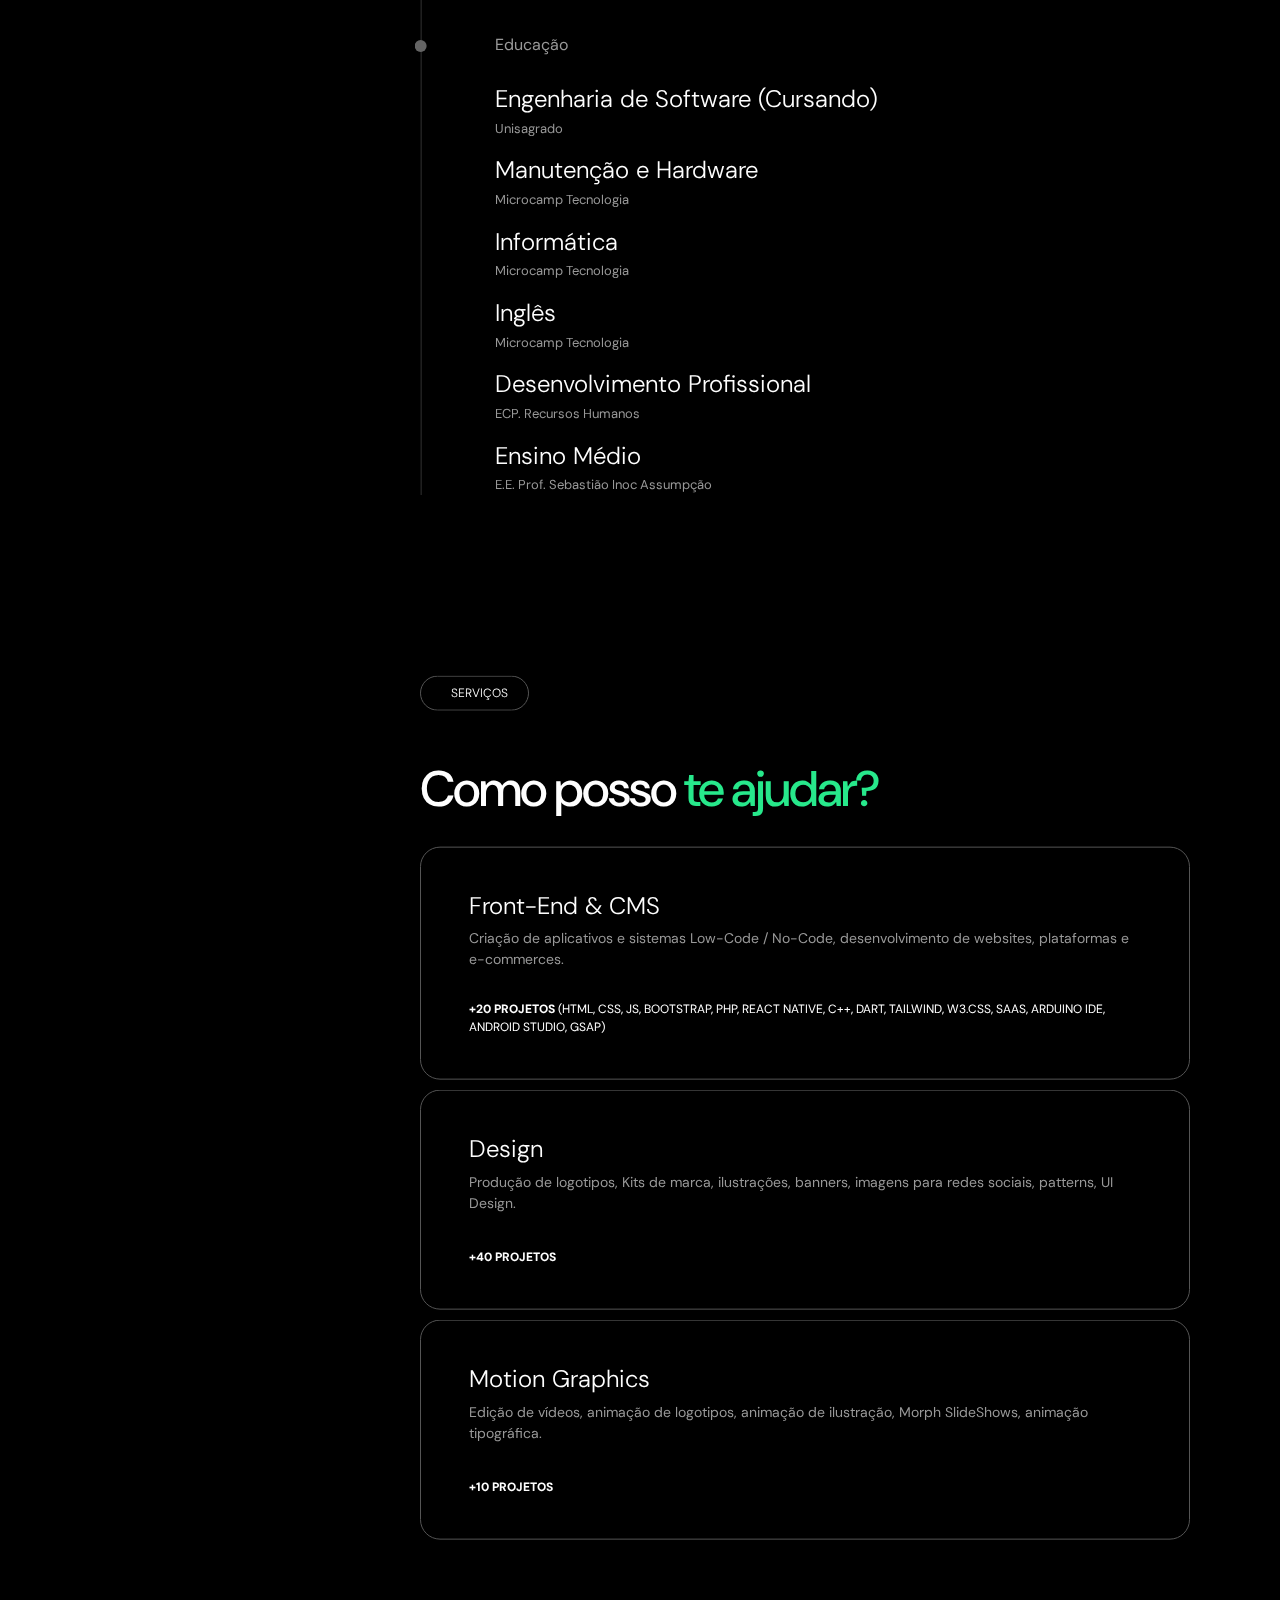
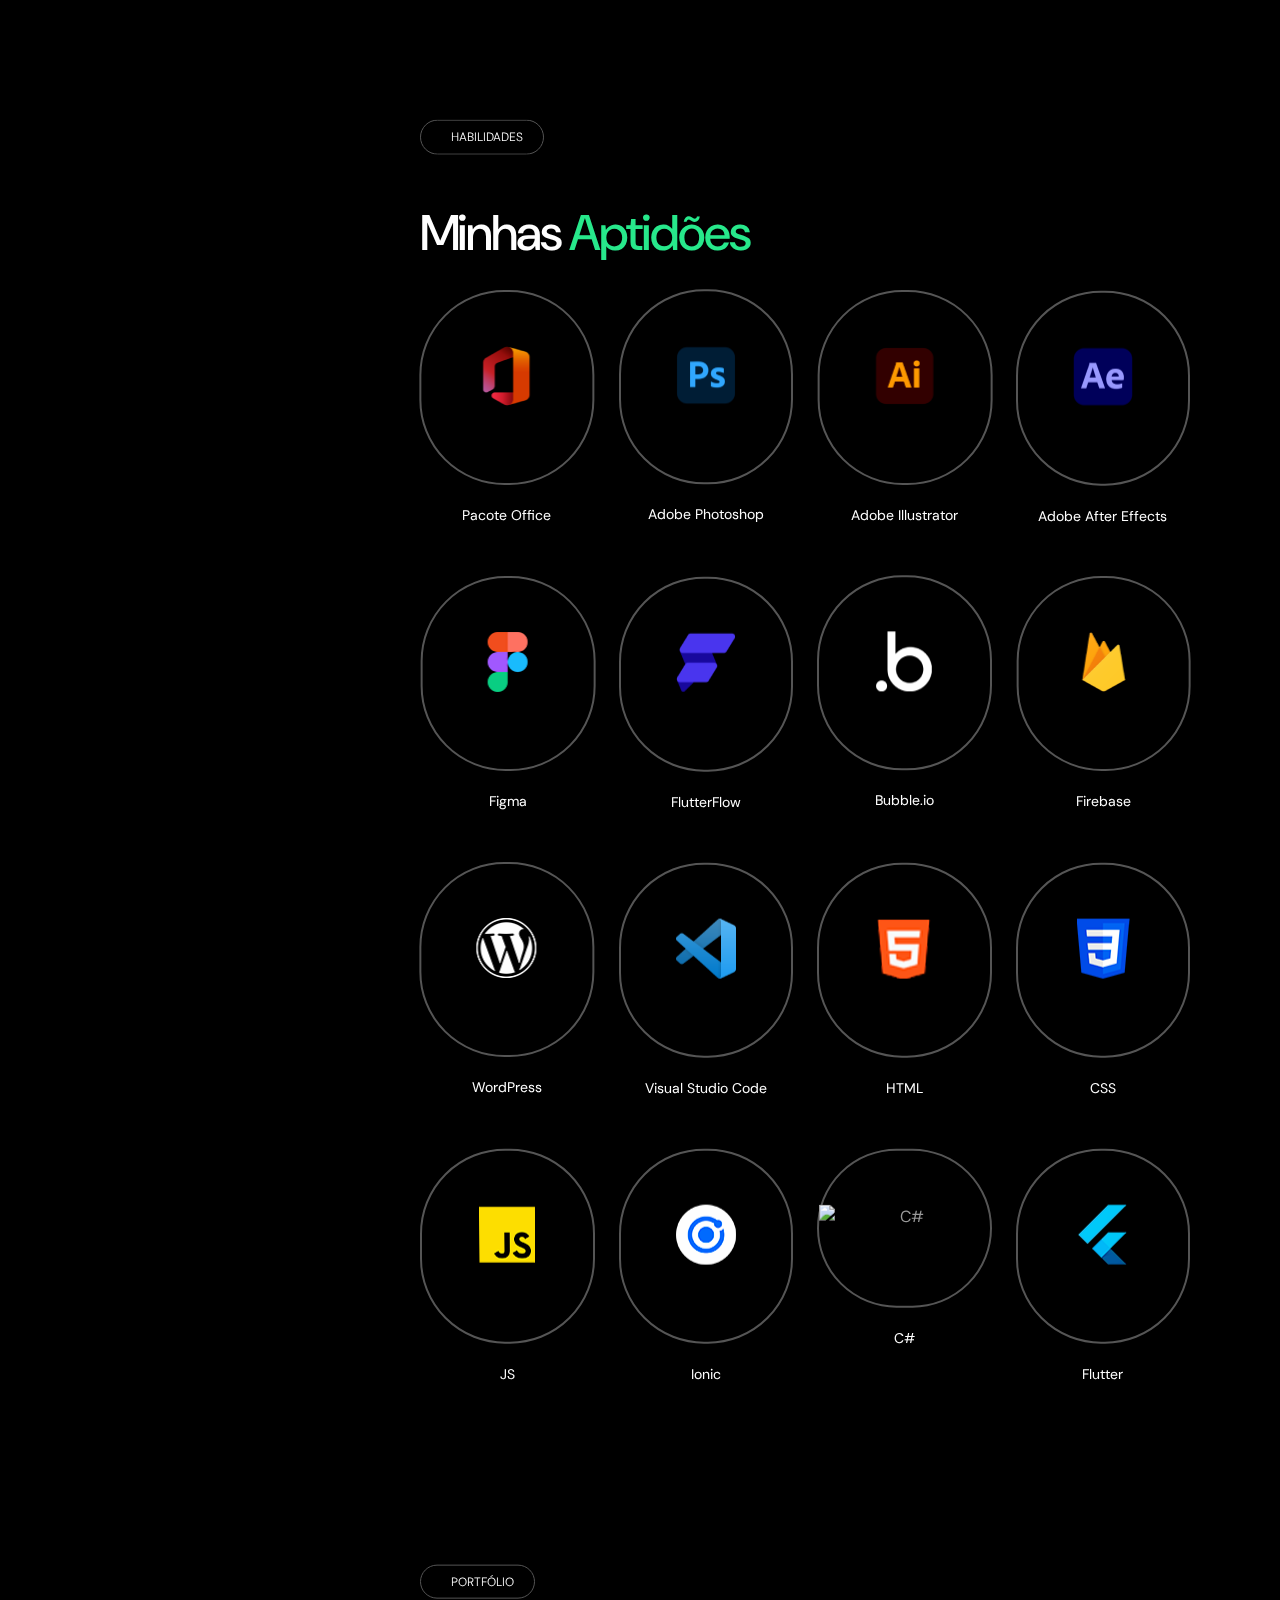
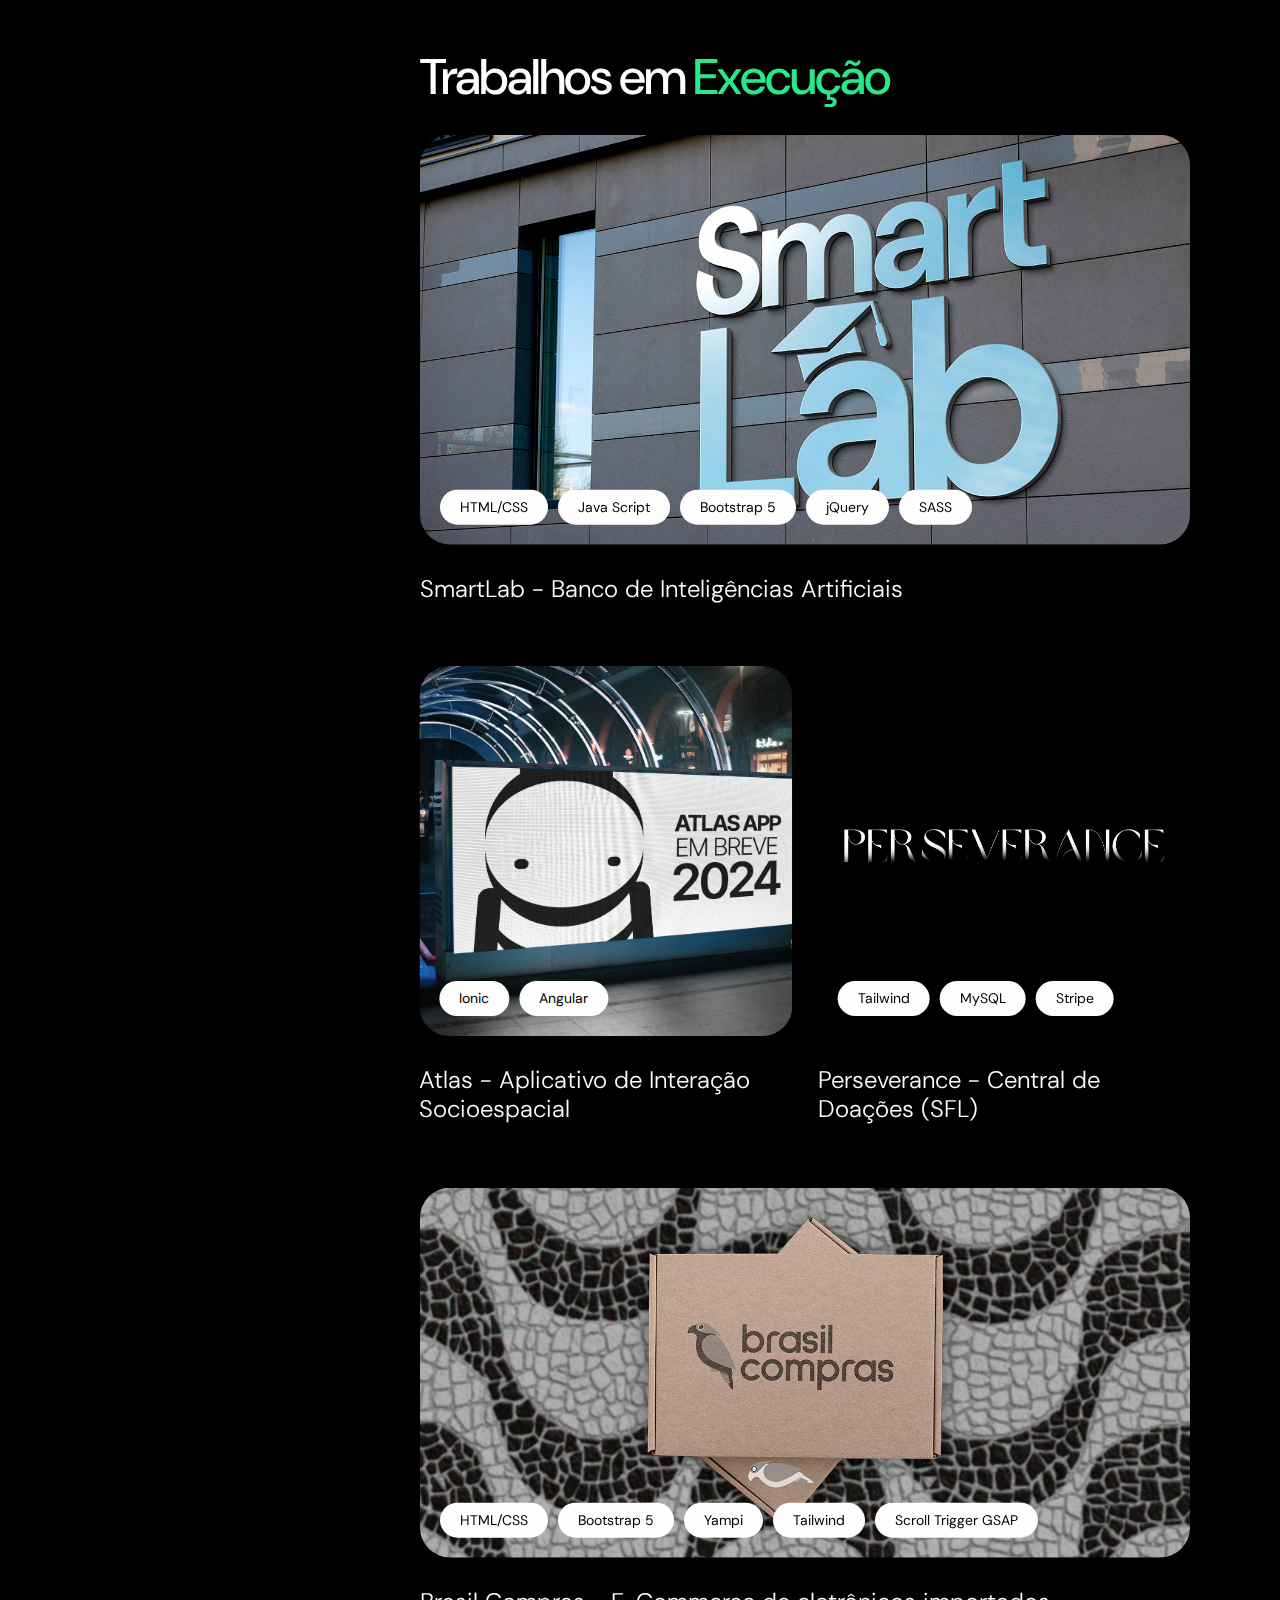
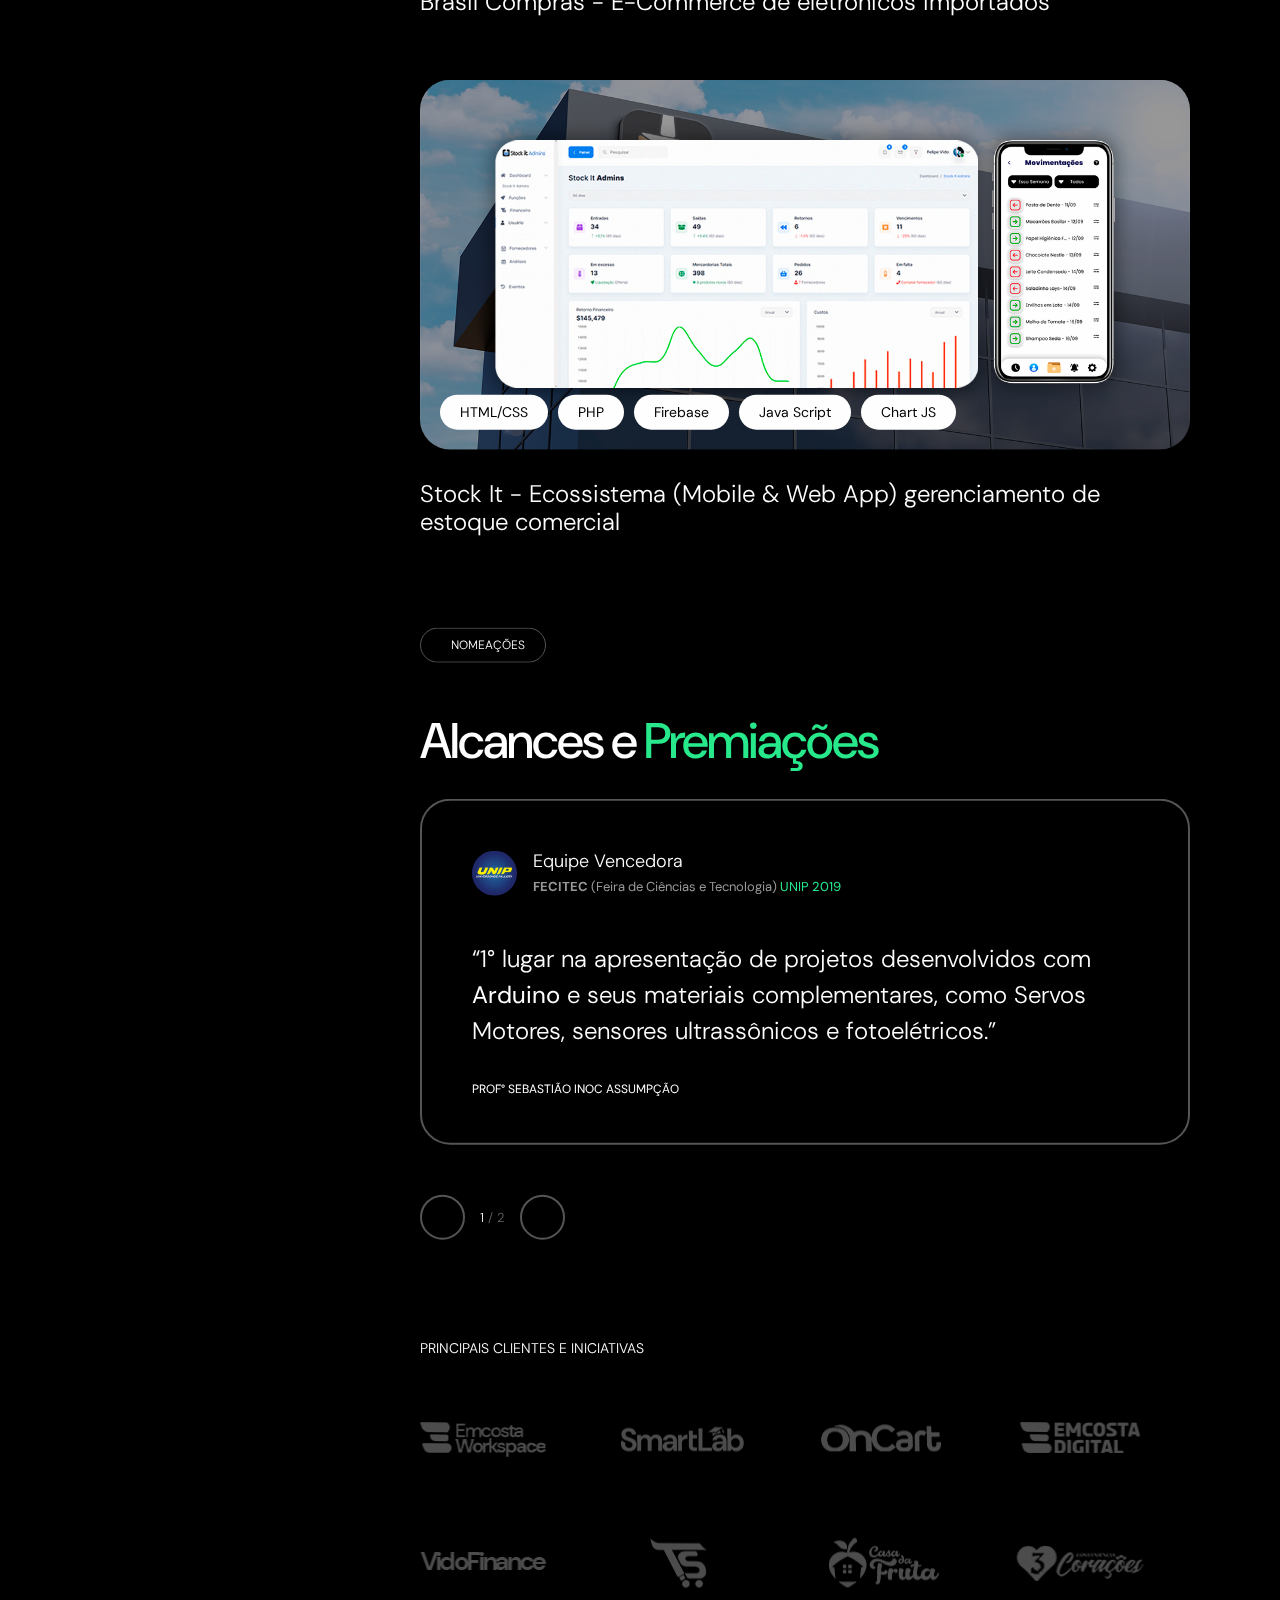
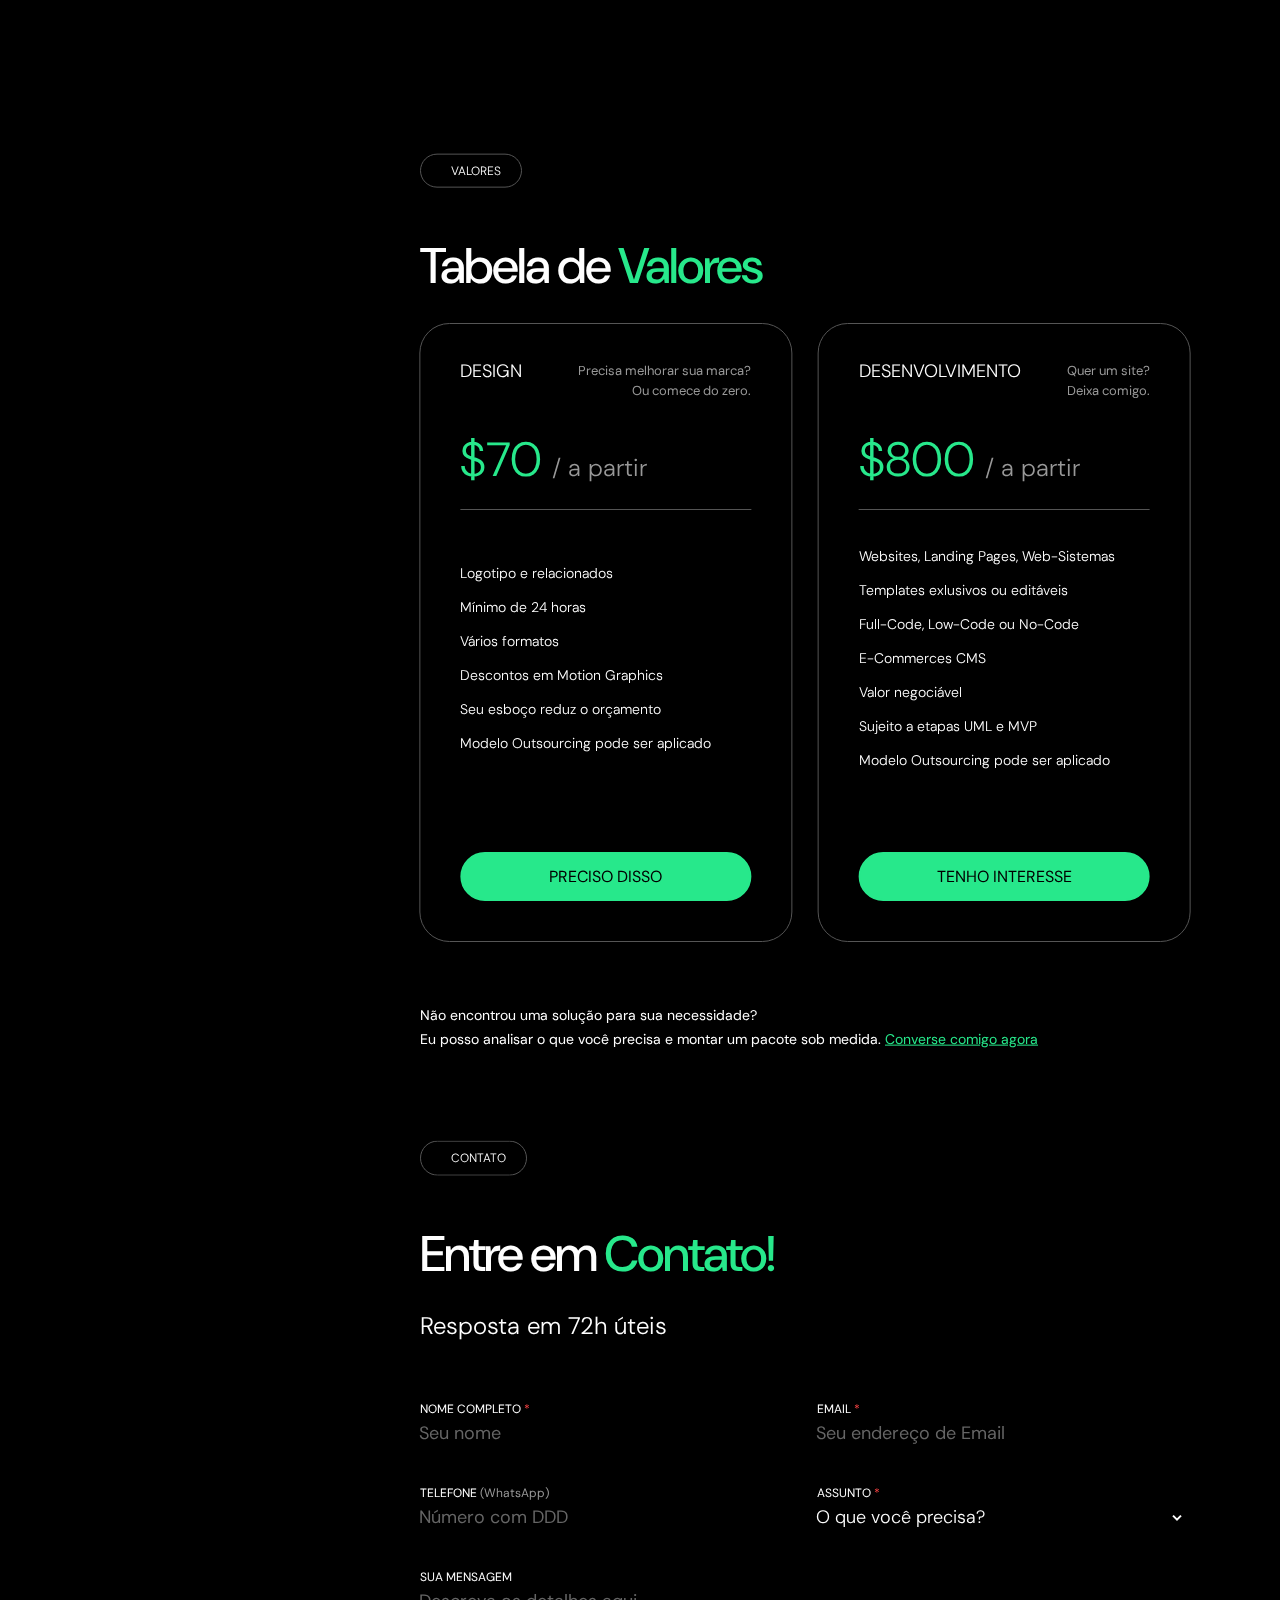
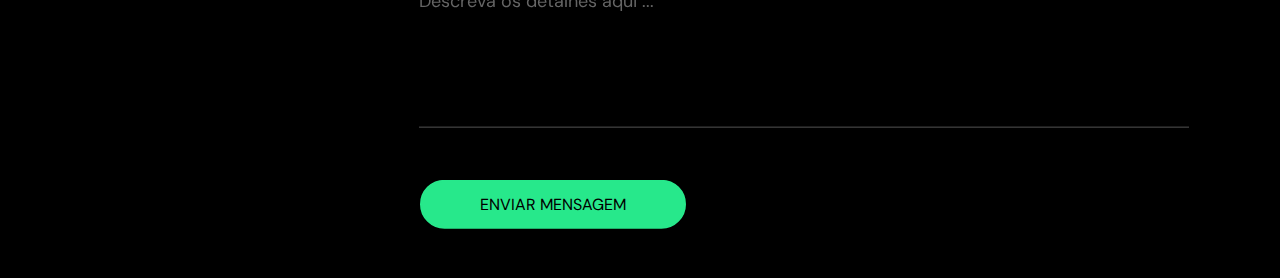
==== commit 0deba6d5: "Github Profile Link Added" ====
--- a/Felipe Vido Porfólio/index.html
+++ b/Felipe Vido Porfólio/index.html
@@ -129,7 +129,7 @@
                 <p>Social</p>
                 <ul class="social-links d-flex align-items-center">
                     <li>
-                        <a target="_blank" href="https://twitter.com/vido_felipe"><i class="lab la-twitter"></i></a>
+                        <a target="_blank" href="https://github.com/felipevido"><i class="lab la-github"></i></a>
                     </li>
                     <li>
                         <a target="_blank" href="https://wa.me/5514998854798"><i class="lab la-whatsapp"></i></a>
@@ -198,7 +198,7 @@
         <p class="copyright">&copy; <b>2024 Atlas Inc.</b> Todos os Direitos Reservados</p>
         <ul class="social-profile d-flex align-items-center flex-wrap justify-content-center">
             <li>
-                <a target="_blank" href="https://twitter.com/vido_felipe"><i class="lab la-twitter"></i></a>
+                <a target="_blank" href="https://github.com/felipevido"><i class="lab la-github"></i></a>
             </li>
             <li>
                 <a target="_blank" href="https://wa.me/5514998854798"><i class="lab la-whatsapp"></i></a>
@@ -228,7 +228,7 @@
                     <p class="copyright">&copy; <b>2024 Atlas Inc.</b> Todos os direitos reservados.</p>
                     <ul class="social-profile d-flex align-items-center flex-wrap justify-content-center">
                         <li>
-                            <a target="_blank" href="https://twitter.com/vido_felipe"><i class="lab la-twitter"></i></a>
+                            <a target="_blank" href="https://github.com/felipevido"><i class="lab la-github"></i></a>
                         </li>
                         <li>
                             <a target="_blank" href="https://wa.me/5514998854798"><i class="lab la-whatsapp"></i></a>
